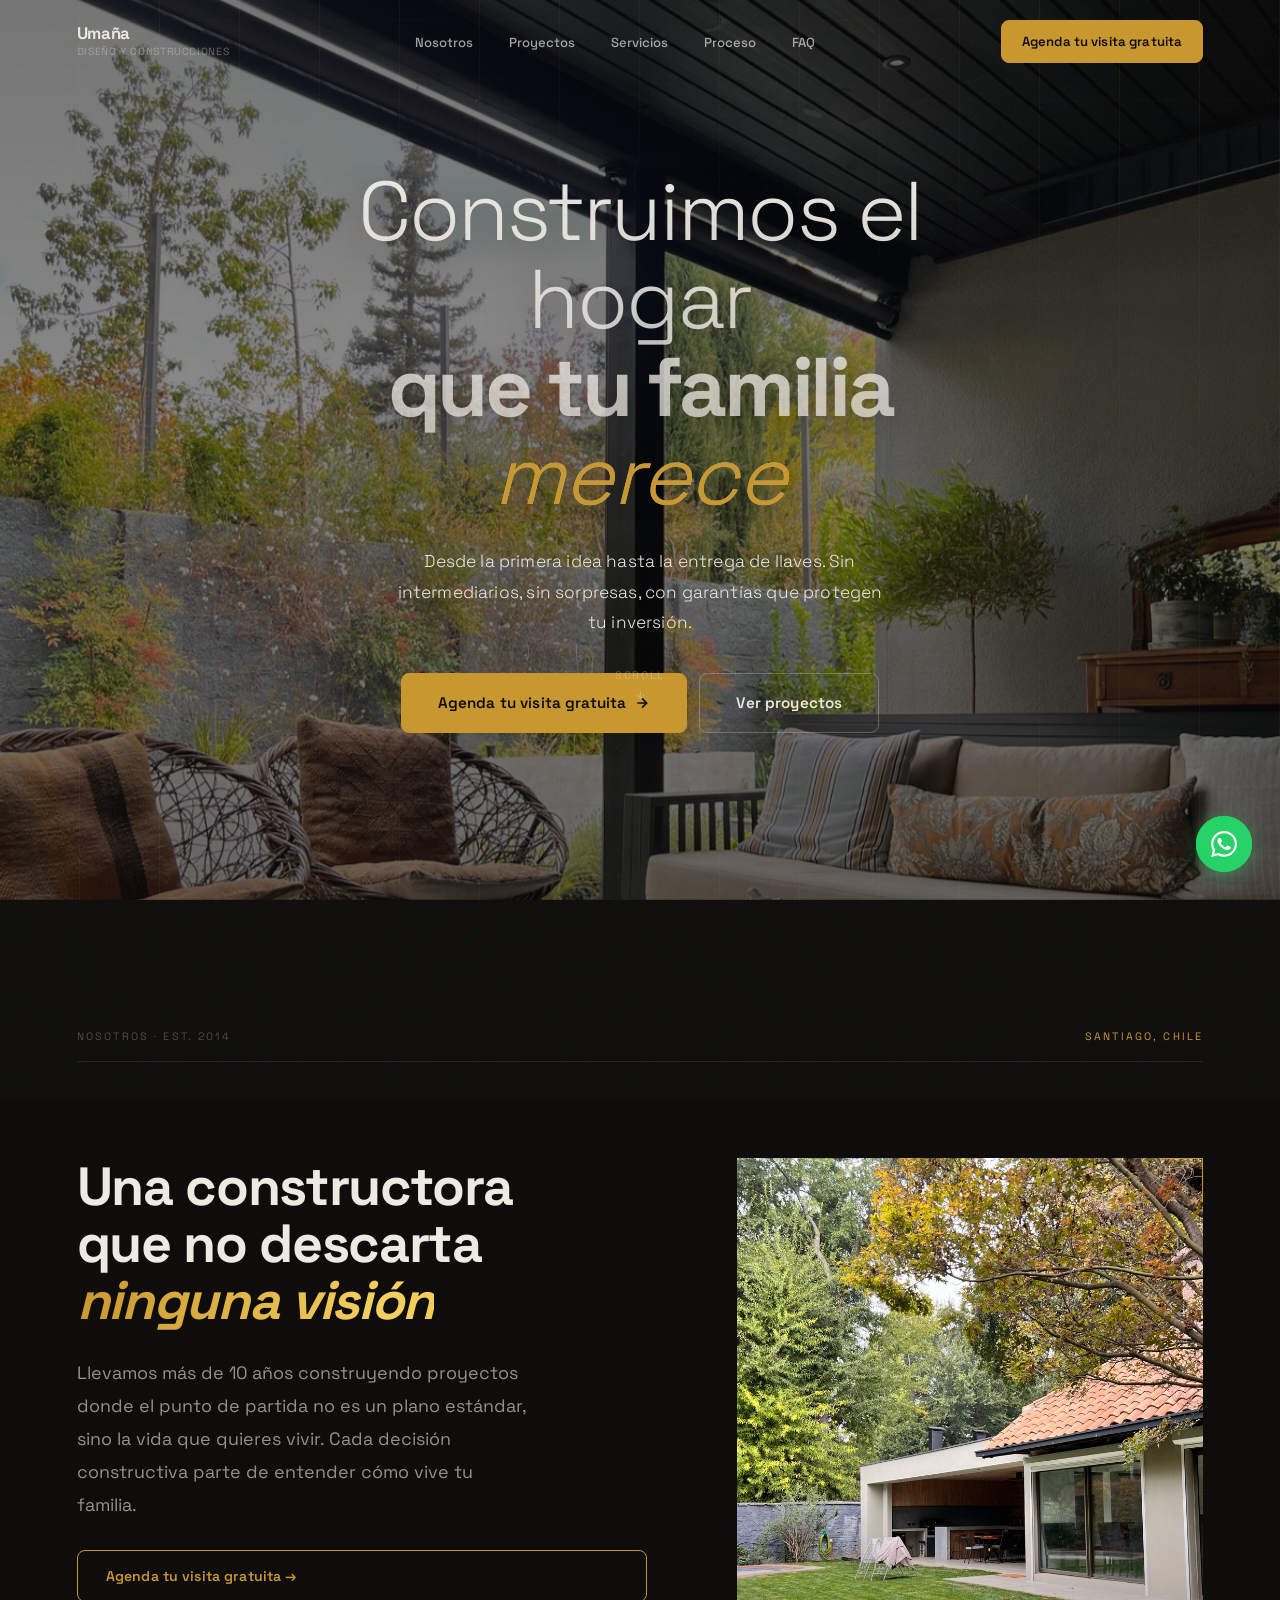
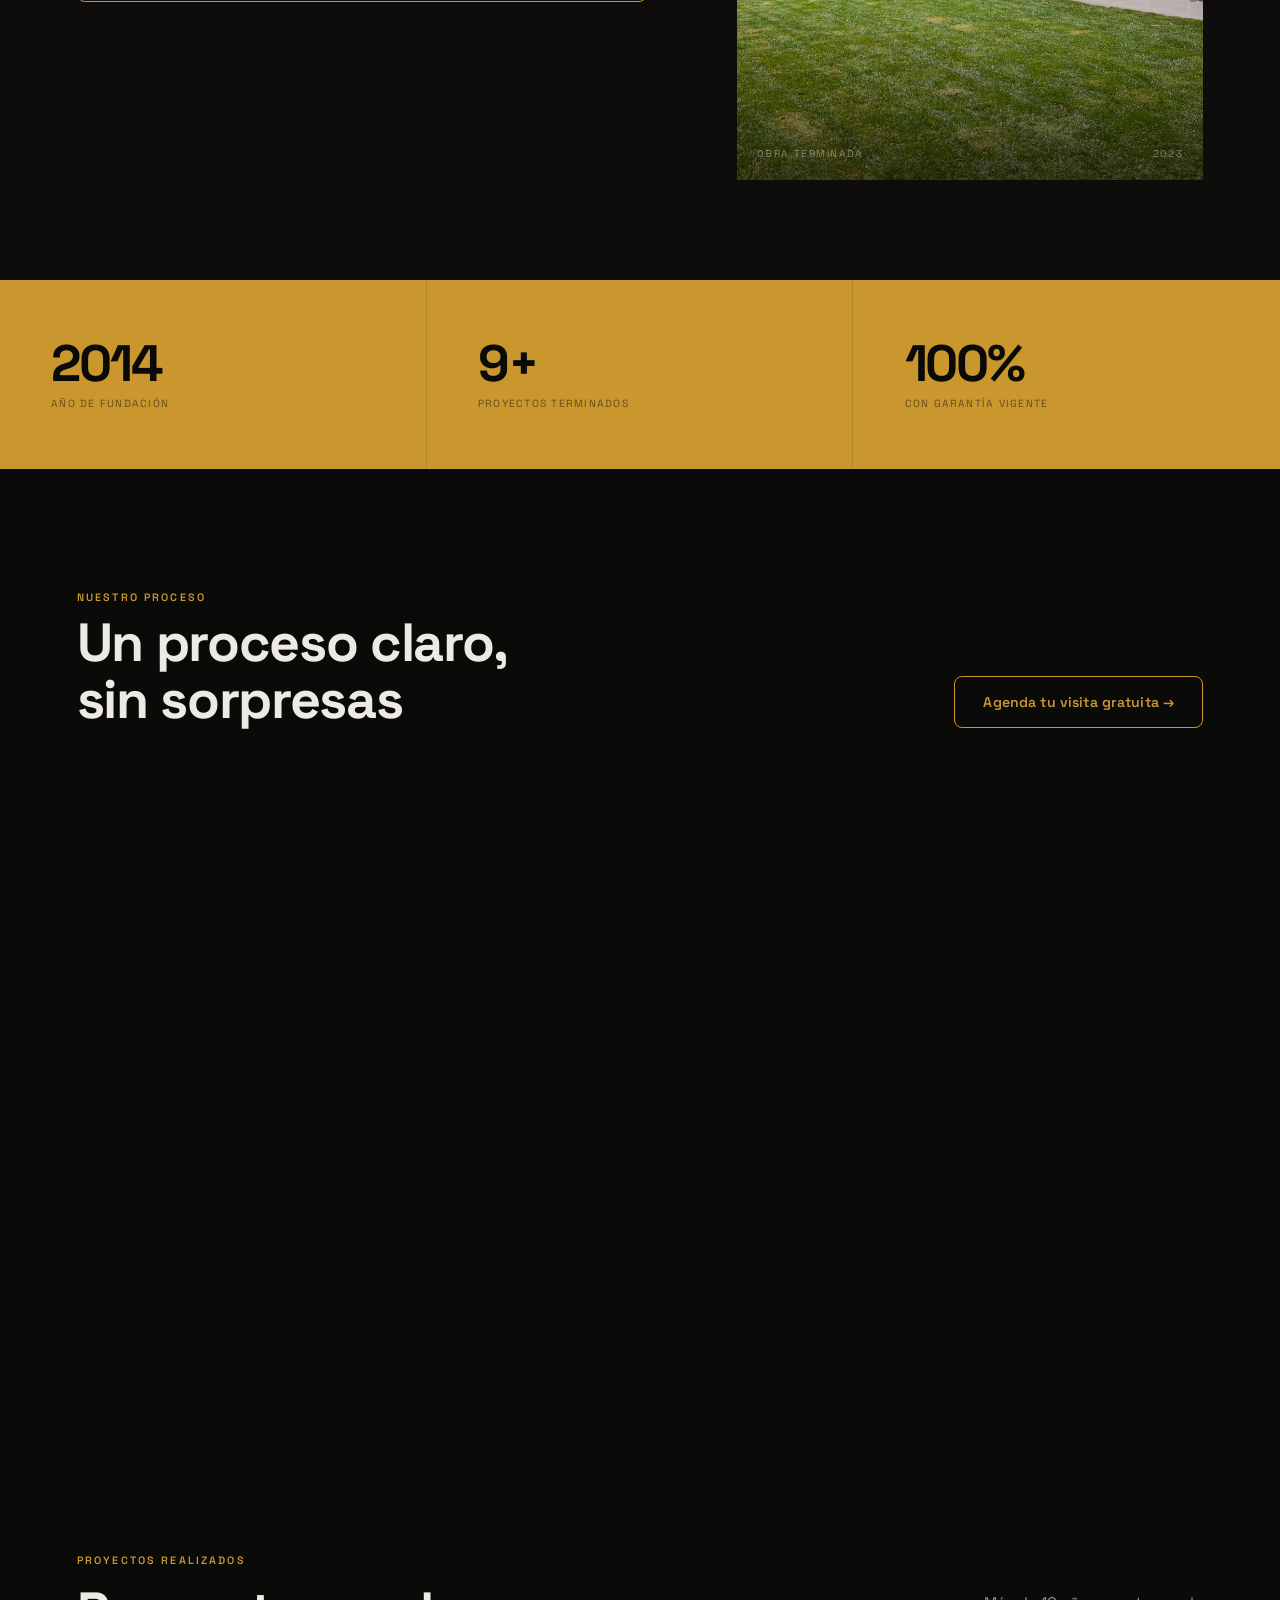
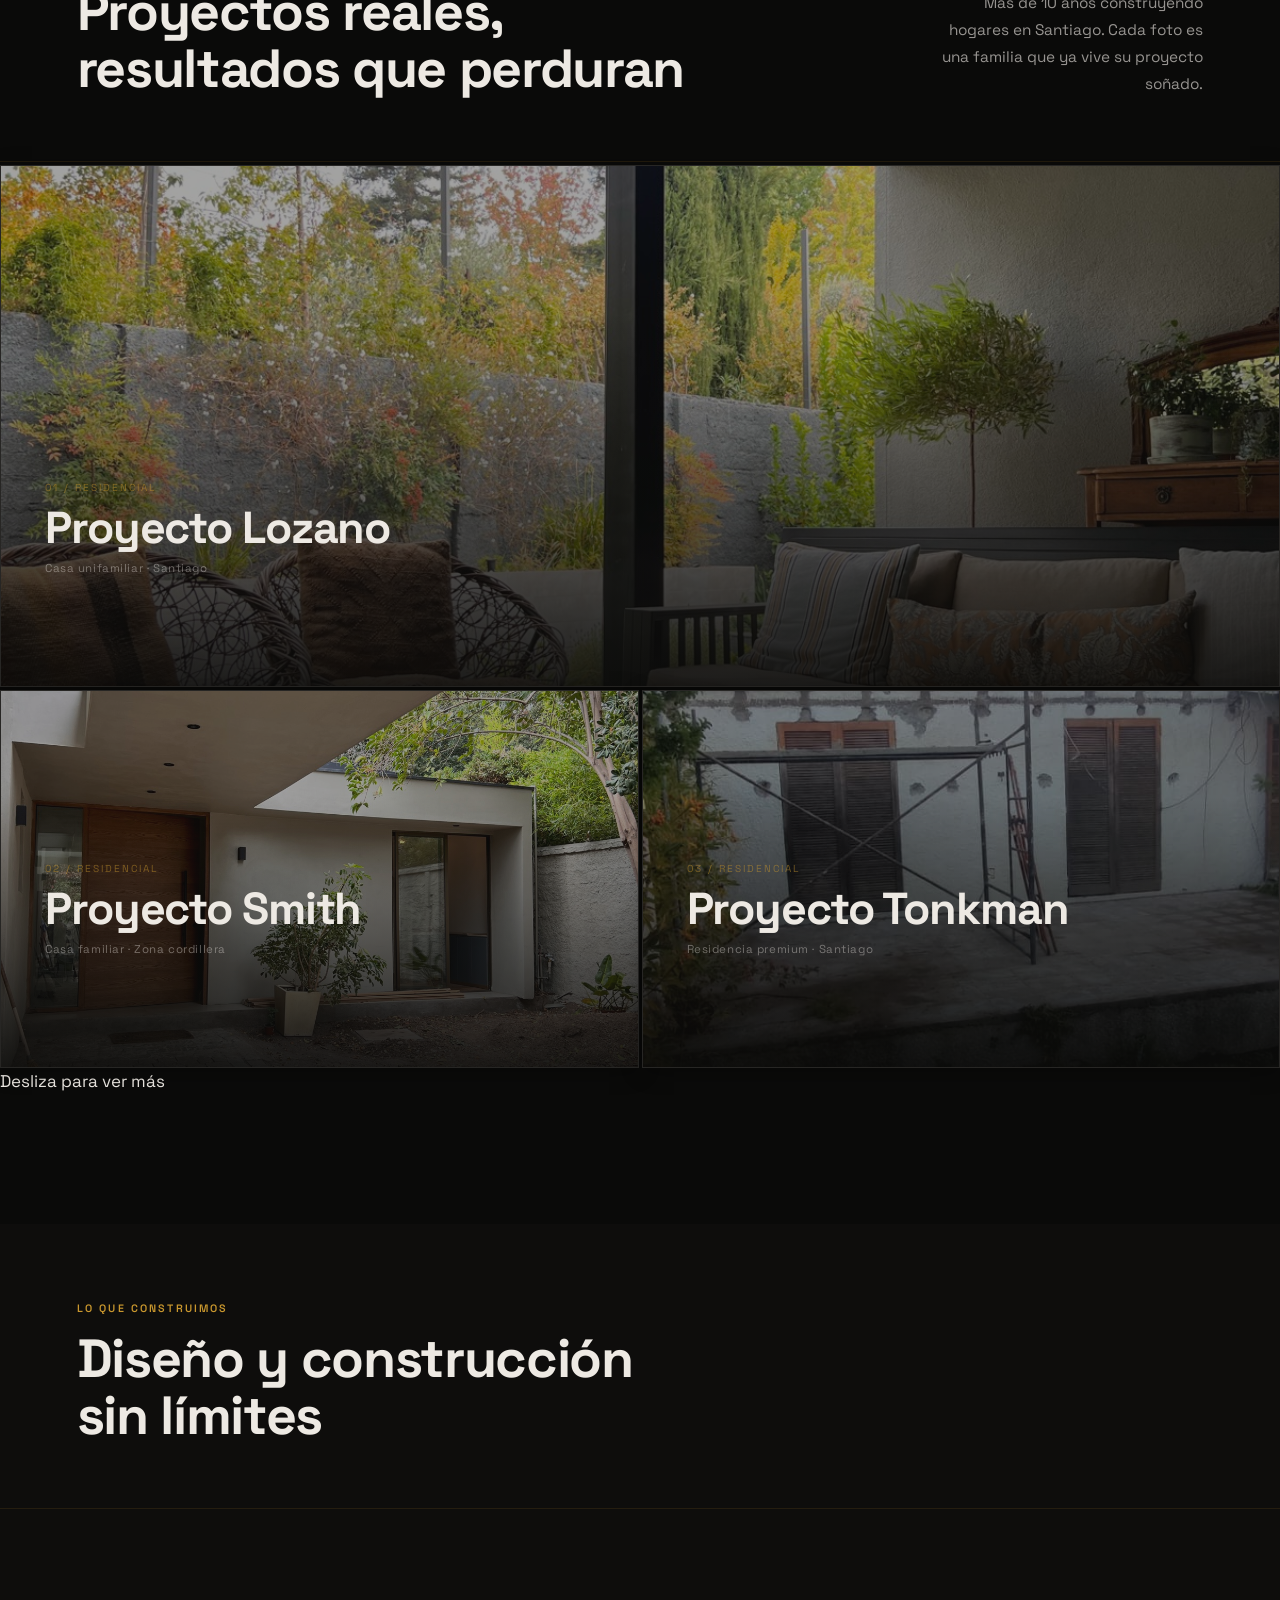
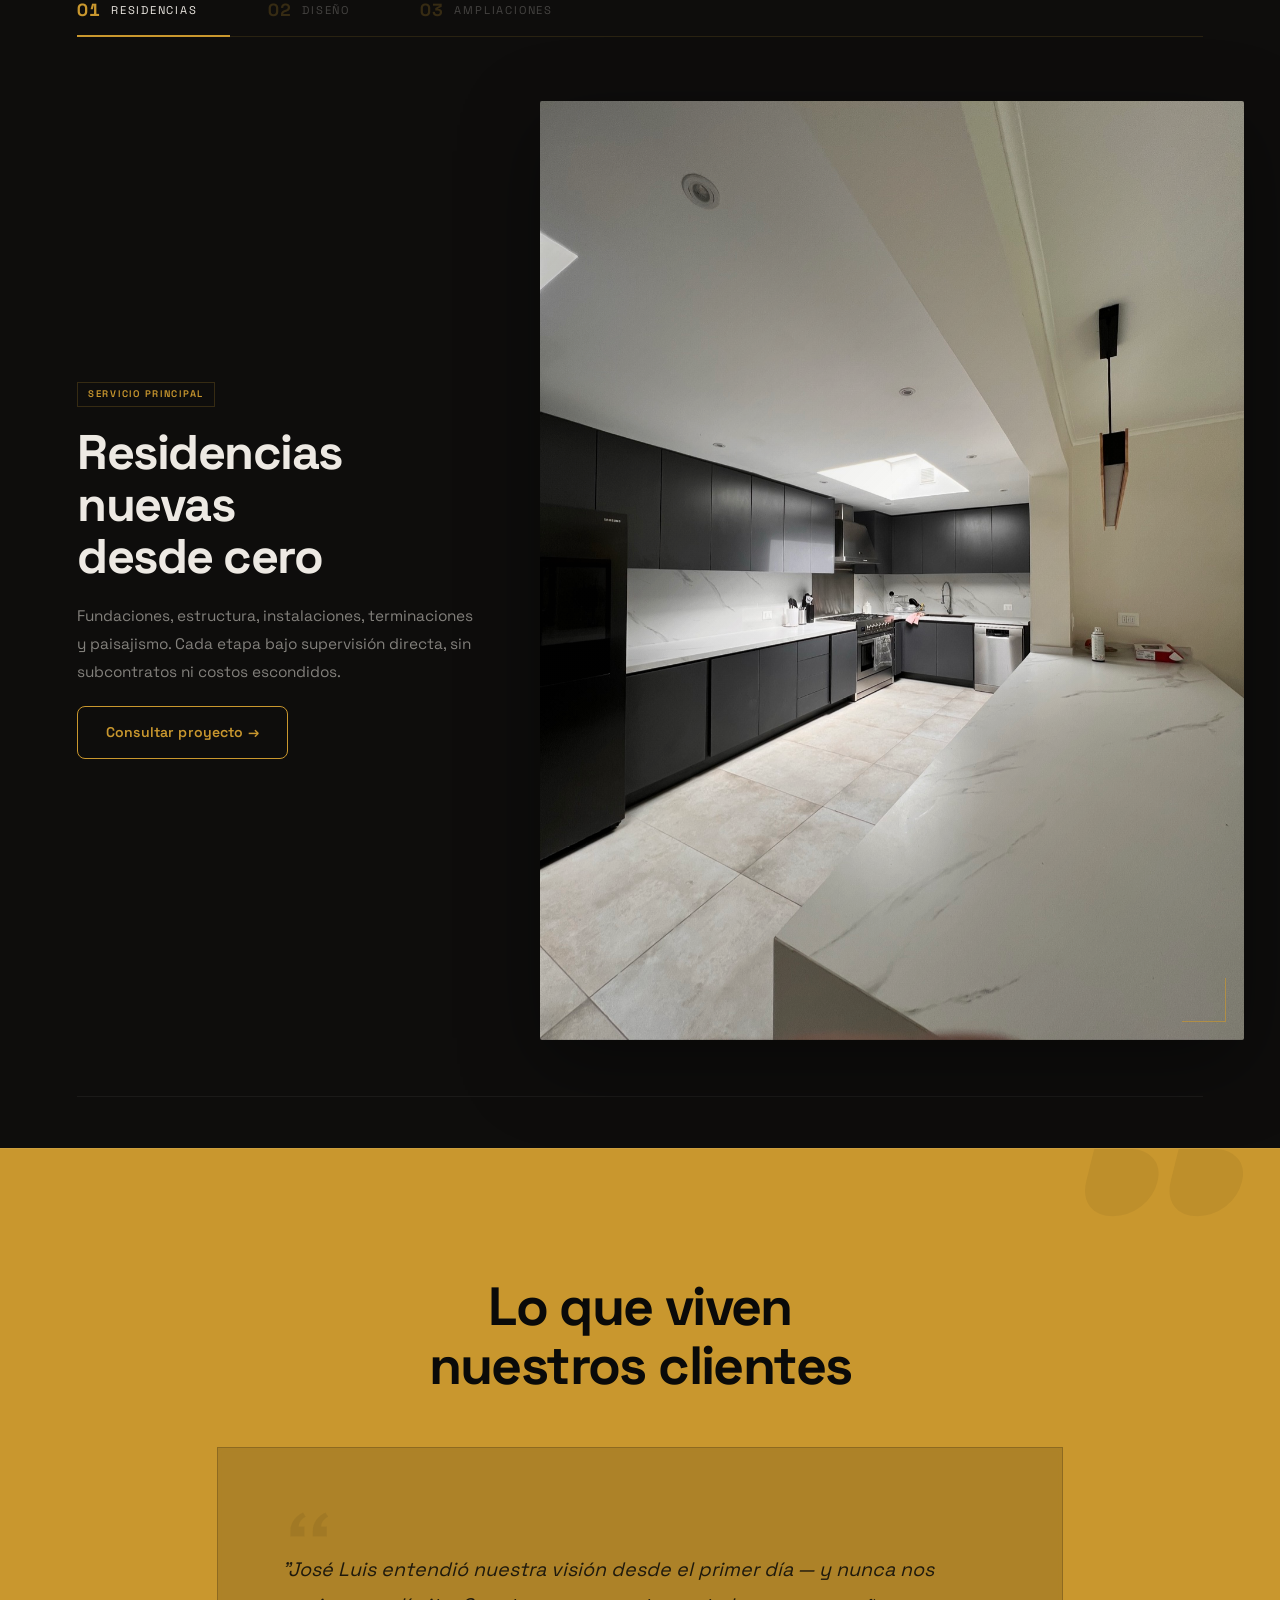
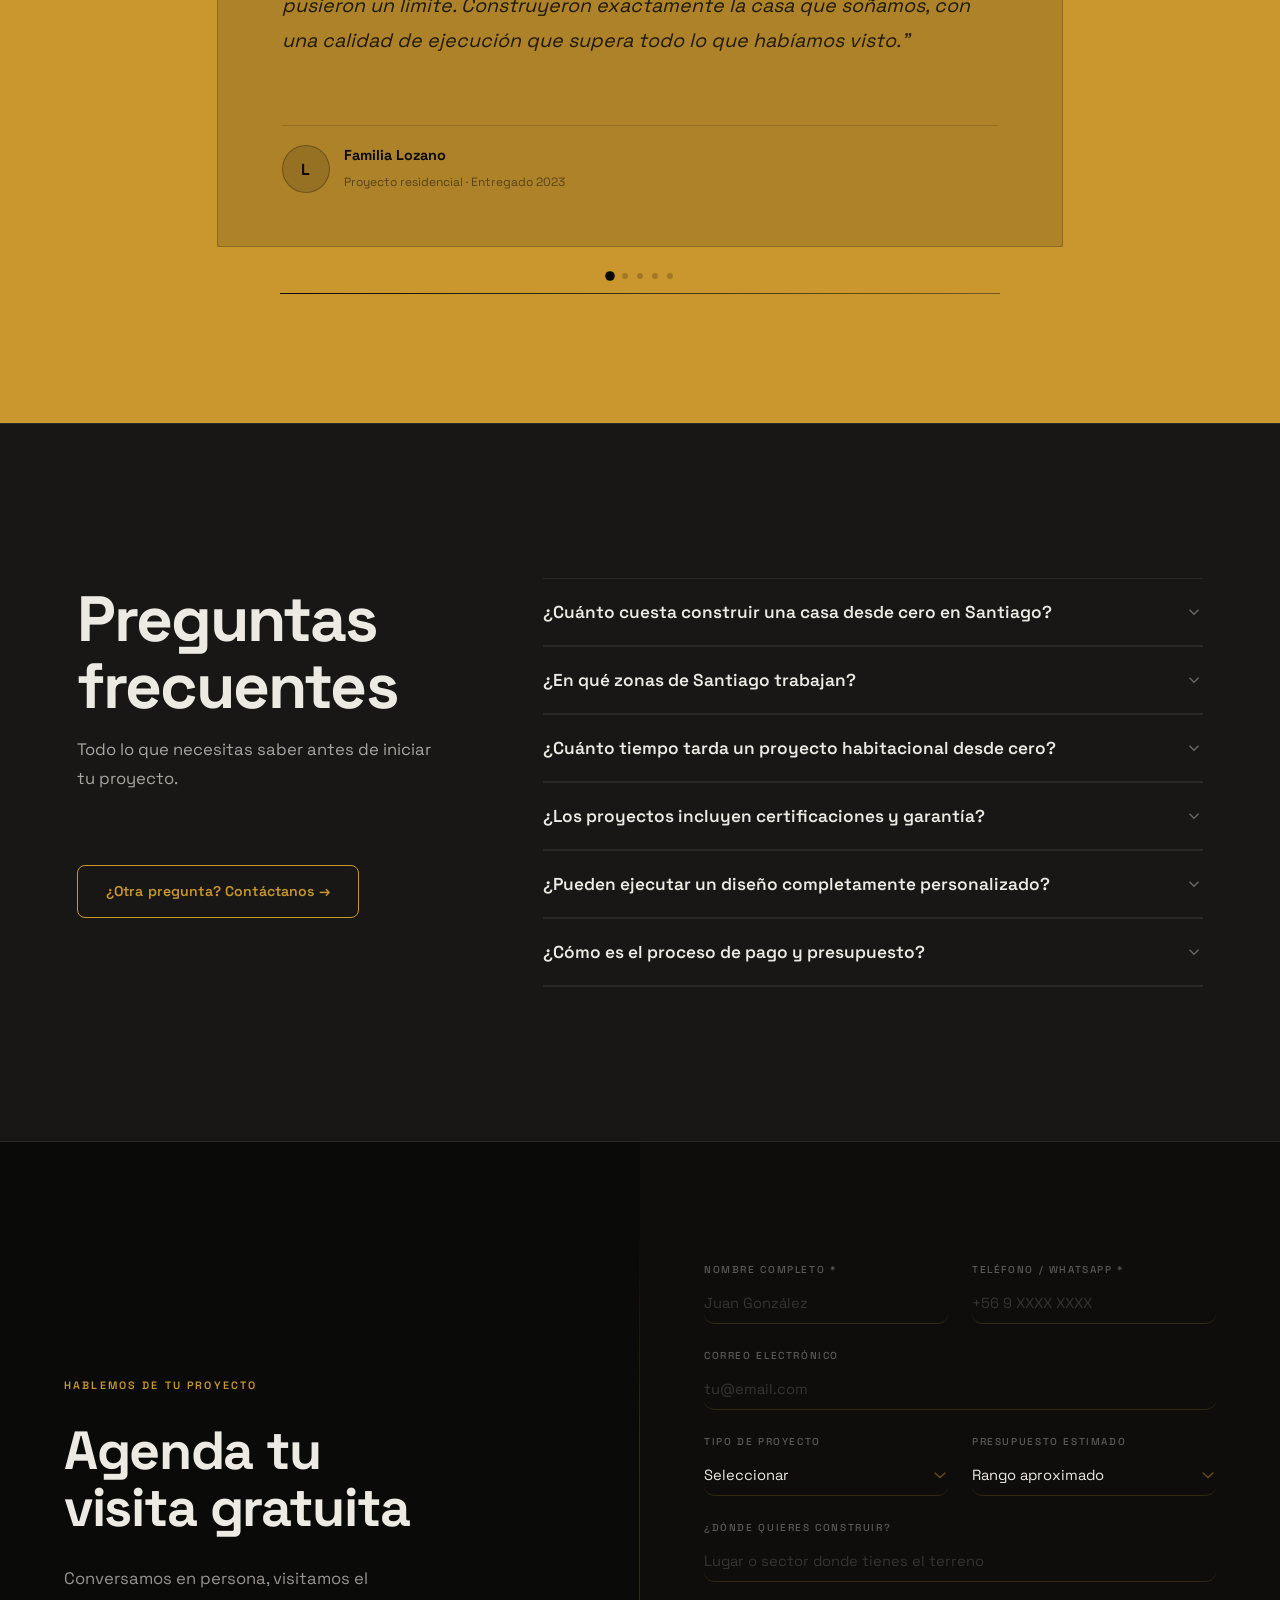
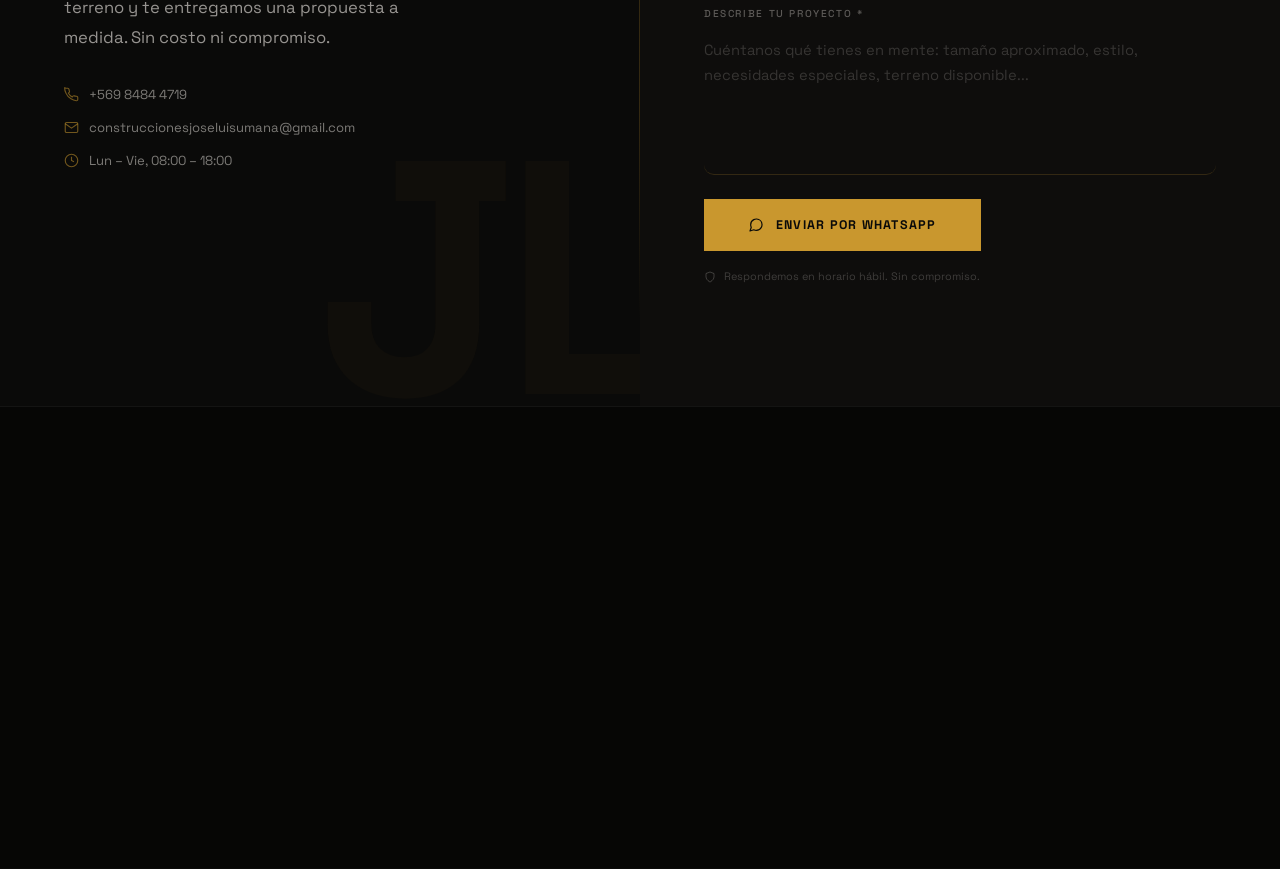
==== index.html @ c322f038 "Initial commit: Proyecto limpio desde local" ====
<!DOCTYPE html>
<html lang="es">
<head>
  <meta charset="UTF-8">
  <meta name="viewport" content="width=device-width, initial-scale=1.0">
  <title>Umaña Diseño y Construcciones | Residencias Premium en Santiago</title>
  <meta name="description" content="Umaña Diseño y Construcciones — 10 años de trayectoria en Santiago. Proyectos habitacionales desde cero, diseño integral, certificaciones y garantías incluidas.">

  <meta property="og:title" content="Umaña Diseño y Construcciones | Residencias de Alto Nivel en Santiago">
  <meta property="og:description" content="10 años ejecutando proyectos habitacionales premium en Santiago. Diseño integral, certificaciones y garantías en cada obra.">
  <meta property="og:type" content="website">
  <meta property="og:image" content="assets/img/og-image.png">
  <meta property="og:image:width" content="1200">
  <meta property="og:image:height" content="630">
  <meta property="og:image:alt" content="Umaña Diseño y Construcciones — Santiago, Chile">
  <meta property="og:locale" content="es_CL">
  <meta name="twitter:card" content="summary_large_image">
  <meta name="twitter:image" content="assets/img/twitter-image.png">
  <meta name="twitter:image:alt" content="Umaña Diseño y Construcciones — Santiago, Chile">
  <link rel="canonical" href="https://construyendosuenos.cl">

  <!-- Favicons & App Icons -->
  <link rel="icon" type="image/png" sizes="96x96" href="favicon-96x96.png">
  <link rel="icon" type="image/png" sizes="32x32" href="favicon-32x32.png">
  <link rel="icon" type="image/png" sizes="16x16" href="favicon-16x16.png">
  <link rel="shortcut icon" href="favicon.ico">
  <link rel="apple-touch-icon" sizes="180x180" href="apple-touch-icon.png">
  <link rel="icon" type="image/png" sizes="192x192" href="android-chrome-192x192.png">
  <link rel="icon" type="image/png" sizes="512x512" href="android-chrome-512x512.png">

  <!-- Space Grotesk — Google Fonts -->
  <link rel="preconnect" href="https://fonts.googleapis.com">
  <link rel="preconnect" href="https://fonts.gstatic.com" crossorigin>
  <link href="https://fonts.googleapis.com/css2?family=Space+Grotesk:wght@300;400;500;600;700&display=swap" rel="stylesheet">

  <!-- Critical CSS inline -->
  <style>
    *,*::before,*::after{box-sizing:border-box;margin:0;padding:0}
    html{scroll-behavior:smooth}
    body{background:#0A0A09;color:#EDE9E3;font-family:'Space Grotesk',system-ui,sans-serif;overflow-x:hidden;-webkit-font-smoothing:antialiased}
    .nav{position:fixed;top:0;left:0;right:0;z-index:1000;padding:20px clamp(24px,4vw,80px);display:flex;align-items:center;justify-content:space-between;gap:32px;transition:all 0.4s ease}
  </style>

  <link rel="stylesheet" href="css/styles-white.css">
  <link rel="stylesheet" href="css/animations.css">

  <!-- ── New components: ColumnLines · ZoomParallax · AnimatedTestimonials ── -->
  <style>
  /* ═══════════ HERO — Full-screen photo background ═══════════ */
  html, body, main { overflow-x: clip; }
  .hero {
    position: relative;
    height: 100vh;
    min-height: 600px;
    overflow: hidden;
    display: flex;
    align-items: center;
    justify-content: center;
  }
  .hero__bg-photo {
    position: absolute;
    inset: 0;
    z-index: 0;
    background: #0A0A09;
  }
  .hero__bg-photo img {
    width: 100%; height: 100%;
    object-fit: cover;
    object-position: center 30%;
    display: block;
    opacity: 0.55;
  }
  .hero__overlay {
    position: absolute !important;
    inset: 0 !important;
    z-index: 1 !important;
    background: linear-gradient(
      to bottom,
      rgba(10,10,9,.20) 0%,
      rgba(10,10,9,.05) 45%,
      rgba(10,10,9,.30) 100%
    ) !important;
  }
  .hero__content {
    position: relative;
    z-index: 10;
    display: flex;
    flex-direction: column;
    align-items: center;
    text-align: center;
    padding: 0 clamp(24px,6vw,80px);
    max-width: 920px;
    margin: 0 auto;
  }
  /* Jerarquía tipográfica — colores sólidos, peso variable */
  .hero__headline {
    font-size: clamp(2.8rem, 7.5vw, 5.8rem);
    line-height: 1.06;
    letter-spacing: -0.03em;
    margin-bottom: clamp(20px,3vh,36px);
  }
  .hero__headline .line--thin {
    font-weight: 300;
    display: block;
    color: #FFFFFF;
  }
  .hero__headline .line--heavy {
    font-weight: 800;
    display: block;
    color: #FFFFFF;
    letter-spacing: -0.04em;
  }
  .hero__headline em {
    font-style: italic;
    font-weight: 300;
    color: #C9972E;
    display: block;
    letter-spacing: -0.02em;
  }
  .hero__sub {
    font-size: clamp(0.92rem, 1.9vw, 1.08rem);
    line-height: 1.75;
    color: #EDE9E3;
    max-width: 490px;
    margin-bottom: clamp(28px,4vh,46px);
    font-weight: 300;
    letter-spacing: 0.01em;
  }
  .hero__ctas { margin-bottom: 0 !important; }
  .hero__scroll-hint {
    position: absolute;
    bottom: 32px;
    left: 50%;
    transform: translateX(-50%);
    display: flex;
    flex-direction: column;
    align-items: center;
    gap: 5px;
    font-size: .68rem;
    letter-spacing: .14em;
    text-transform: uppercase;
    color: rgba(237,233,227,.3);
    animation: hintBounce 2.2s ease-in-out infinite;
    pointer-events: none;
    z-index: 10;
  }
  @keyframes hintBounce {
    0%,100% { transform: translateX(-50%) translateY(0); }
    50%      { transform: translateX(-50%) translateY(5px); }
  }

  /* ═══════════ COLUMNLINES — Hero grid overlay ═══════════ */
  .hero__columnlines {
    position: absolute;
    inset: 0;
    z-index: 4;
    pointer-events: none;
  }
  .hero__columnlines::before {
    content: '';
    position: absolute;
    inset: 0;
    background-image:
      repeating-linear-gradient(90deg,
        transparent 0, transparent 79px,
        rgba(201,151,46,.065) 79px, rgba(201,151,46,.065) 80px),
      repeating-linear-gradient(0deg,
        transparent 0, transparent 79px,
        rgba(201,151,46,.03) 79px, rgba(201,151,46,.03) 80px);
    mask-image: radial-gradient(ellipse 80% 70% at 50% 50%, transparent 20%, black 78%);
    -webkit-mask-image: radial-gradient(ellipse 80% 70% at 50% 50%, transparent 20%, black 78%);
  }
  .hero__columnlines::after {
    content: '';
    position: absolute;
    inset: 0;
    background-image: url("data:image/svg+xml,%3Csvg xmlns='http://www.w3.org/2000/svg' width='256' height='256'%3E%3Cfilter id='n'%3E%3CfeTurbulence type='fractalNoise' baseFrequency='.75' numOctaves='4' stitchTiles='stitch'/%3E%3C/filter%3E%3Crect width='100%25' height='100%25' filter='url(%23n)' opacity='.04'/%3E%3C/svg%3E");
    background-size: 256px 256px;
    opacity: .04;
  }

  /* Mobile hero */
  @media (max-width: 768px) {
    .hero { height: 100svh; min-height: 580px; }
    .hero__headline { font-size: clamp(2.4rem, 10vw, 3.2rem); }
    .hero__columnlines::before {
      background-image: repeating-linear-gradient(
        90deg, transparent 0, transparent 59px,
        rgba(201,151,46,.06) 59px, rgba(201,151,46,.06) 60px);
    }
  }

  /* ═══════════ ANIMATED TESTIMONIALS ═══════════ */
  .testimonials__marquee-wrapper { display: none; }

  .atests {
    padding: 0 clamp(24px,6vw,120px);
    margin-top: 0;
    position: relative;
    z-index: 1;
    max-width: 1000px;
    margin-left: auto;
    margin-right: auto;
  }
  .atests__track {
    position: relative;
    height: 400px;
    max-width: 100%;
    margin: 0 auto;
    overflow: hidden;
  }
  .atest-card {
    position: absolute;
    inset: 0;
    display: flex;
    flex-direction: column;
    justify-content: space-between;
    gap: 24px;
    padding: 52px 64px;
    background: rgba(10,10,9,.15);
    border: 1px solid rgba(10,10,9,.2);
    opacity: 0;
    transform: translateY(22px);
    filter: blur(7px);
    transition:
      opacity .65s cubic-bezier(.16,1,.3,1),
      transform .65s cubic-bezier(.16,1,.3,1),
      filter .65s cubic-bezier(.16,1,.3,1);
    pointer-events: none;
  }
  .atest-card.is-active {
    opacity: 1; transform: translateY(0); filter: blur(0);
    pointer-events: auto; z-index: 3;
  }
  .atest-card.is-prev {
    opacity: 0; transform: translateY(-14px); filter: blur(4px);
    z-index: 2;
  }
  .atest-card__body {
    flex: 1;
    display: flex;
    flex-direction: column;
    gap: 16px;
  }
  .atest-card__open-icon {
    opacity: .32;
    flex-shrink: 0;
    transform: scale(1.8);
    transform-origin: top left;
    margin-bottom: 8px;
  }
  .atest-card__quote {
    font-size: clamp(1.02rem,1.7vw,1.22rem);
    line-height: 1.8;
    color: rgba(237,233,227,.88);
    font-style: italic;
  }
  .atest-card__footer {
    display: flex;
    align-items: center;
    gap: 14px;
    border-top: 1px solid rgba(201,151,46,.08);
    padding-top: 18px;
  }
  .atest-card__avatar {
    width: 48px; height: 48px;
    border-radius: 50%;
    background: rgba(201,151,46,.12);
    border: 1px solid rgba(201,151,46,.28);
    display: flex; align-items: center; justify-content: center;
    font-size: 1rem; font-weight: 700;
    color: #C9972E;
    flex-shrink: 0;
    letter-spacing: .02em;
  }
  .atest-card cite {
    display: block; font-style: normal;
    font-weight: 600; color: #EDE9E3; font-size: .9rem;
  }
  .atest-card__meta {
    font-size: .75rem;
    color: rgba(237,233,227,.38);
    margin-top: 1px;
  }
  /* Nav dots */
  .atests__nav {
    display: flex;
    align-items: center;
    justify-content: center;
    gap: 9px;
    margin-top: 26px;
  }
  .atests__dot {
    width: 6px; height: 6px;
    border-radius: 50%;
    background: rgba(237,233,227,.2);
    border: none; padding: 0;
    cursor: pointer;
    transition: background .3s, transform .3s;
  }
  .atests__dot.is-active {
    background: #C9972E;
    transform: scale(1.6);
  }
  /* Progress bar */
  .atests__progress {
    max-width: 720px;
    margin: 14px auto 0;
    height: 1px;
    background: rgba(237,233,227,.07);
    overflow: hidden;
  }
  .atests__progress-fill {
    height: 100%;
    background: linear-gradient(90deg,#C9972E,rgba(201,151,46,.35));
    width: 0%;
  }
  /* Mobile adjustments */
  @media (max-width: 600px) {
    .atests__track { height: 540px; }
    .atest-card { padding: 32px 28px; gap: 18px; }
    .atest-card__quote { font-size: .92rem; }
  }
  @media (max-width: 400px) {
    .atests__track { height: 620px; }
  }

  /* ═══════════ MEDIA — object-fit forzado ═══════════ */
  /* pcard__img: la grid define la altura fija — solo forzar object-fit */
  .pcard__img img {
    width: 100%; height: 100%;
    object-fit: cover; display: block;
  }
  /* svc-img es position:absolute inset:0 — NO usar aspect-ratio, solo object-fit */
  .svc-img img {
    width: 100%; height: 100%;
    object-fit: cover; object-position: center;
  }

  /* ═══════════ PORTAFOLIO — Bento editorial ═══════════ */
  .portfolio__grid {
    grid-template-columns: 1fr 1fr 1fr !important;
    grid-template-rows: clamp(400px,52vh,580px) clamp(240px,32vh,380px) !important;
    grid-auto-rows: unset !important;
    gap: 8px !important;
    counter-reset: pnum;
  }
  /* Lozano: izquierda ancha, fila 1 */
  .portfolio__grid .pcard:nth-child(1) { grid-column: 1 / 3; grid-row: 1; }
  /* Tonkman: columna derecha, span 2 filas */
  .portfolio__grid .pcard:nth-child(2) { grid-column: 3; grid-row: 1 / 3; }
  /* Smith: izquierda ancha, fila 2 */
  .portfolio__grid .pcard:nth-child(3) { grid-column: 1 / 3; grid-row: 2; }

  /* Número decorativo grande con CSS counter */
  .portfolio__grid .pcard { counter-increment: pnum; }
  .portfolio__grid .pcard::before {
    content: "0" counter(pnum);
    position: absolute; top: 18px; left: 22px; z-index: 2;
    font-size: clamp(2.8rem,5.5vw,4.8rem); font-weight: 900; line-height: 1;
    color: rgba(201,151,46,.10); letter-spacing: -.05em; pointer-events: none;
    transition: color .4s ease;
  }
  .portfolio__grid .pcard:hover::before { color: rgba(201,151,46,.25); }

  /* Línea dorada slide-in desde la izquierda en hover */
  .portfolio__grid .pcard::after {
    content: ''; position: absolute; bottom: 0; left: 0; right: 0;
    height: 2px; background: var(--gold);
    transform: scaleX(0); transform-origin: left;
    transition: transform .5s cubic-bezier(.16,1,.3,1); z-index: 5;
  }
  .portfolio__grid .pcard:hover::after { transform: scaleX(1); }

  /* Tablet: 2 columnas, sin bento */
  @media (min-width: 601px) and (max-width: 900px) {
    .portfolio__grid {
      grid-template-columns: 1fr 1fr !important;
      grid-template-rows: unset !important;
      grid-auto-rows: clamp(360px,50vw,520px) !important;
    }
    .portfolio__grid .pcard:nth-child(1),
    .portfolio__grid .pcard:nth-child(2),
    .portfolio__grid .pcard:nth-child(3) { grid-column: auto !important; grid-row: auto !important; }
  }
  /* Mobile: columna única — alturas generosas y sin superposición */
  @media (max-width: 600px) {
    .portfolio__grid {
      grid-template-columns: 1fr !important;
      grid-template-rows: unset !important;
      grid-auto-rows: 72vw !important;
      gap: 12px !important;
    }
    .portfolio__grid .pcard:nth-child(1),
    .portfolio__grid .pcard:nth-child(2),
    .portfolio__grid .pcard:nth-child(3) { grid-column: auto !important; grid-row: auto !important; }
    /* En mobile: desactivar translateY en pcards para evitar superposición */
    .pcard[data-reveal] {
      transform: none !important;
    }
    .pcard[data-reveal].is-visible {
      transform: none !important;
    }
  }

  /* ═══════════ ANIMACIONES FRAMER-STYLE ═══════════ */

  /* 1. data-reveal mejorado: más blur + más Y + spring easing */
  [data-reveal] {
    opacity: 0 !important;
    transform: translateY(52px) !important;
    filter: blur(7px) !important;
    transition:
      opacity .9s cubic-bezier(.16,1,.3,1),
      transform .9s cubic-bezier(.16,1,.3,1),
      filter .65s ease !important;
  }
  [data-reveal].is-visible {
    opacity: 1 !important;
    transform: translateY(0) !important;
    filter: blur(0) !important;
  }
  /* CRÍTICO: pcard en grid — translateY desplaza visualmente pero NO afecta
     el espacio de grid. El problema real es si la card tiene height:auto
     y el contenido interno colapsa. Forzar height 100% en el wrapper de img */
  .pcard[data-reveal] {
    will-change: transform, opacity;
    /* Reemplazar translateY por scale para no salir de la celda de grid */
    transform: scale(0.97) !important;
    filter: blur(4px) !important;
  }
  .pcard[data-reveal].is-visible {
    transform: scale(1) !important;
    filter: blur(0) !important;
  }
  .pcard__img {
    height: 100% !important;
    width: 100% !important;
    position: absolute !important;
    inset: 0 !important;
  }

  /* 2. Reveals direccionales en X (about, faq, contacto) */
  [data-reveal-left] {
    opacity: 0;
    transform: translateX(-56px);
    transition:
      opacity .95s cubic-bezier(.16,1,.3,1),
      transform .95s cubic-bezier(.16,1,.3,1);
  }
  [data-reveal-left].is-visible { opacity: 1; transform: translateX(0); }

  [data-reveal-right] {
    opacity: 0;
    transform: translateX(56px);
    transition:
      opacity .95s cubic-bezier(.16,1,.3,1),
      transform .95s cubic-bezier(.16,1,.3,1);
  }
  [data-reveal-right].is-visible { opacity: 1; transform: translateX(0); }

  /* 3. Hero headline: clip-path reveal cinematográfico */
  @keyframes headlineReveal {
    from { clip-path: inset(0 0 100% 0); transform: translateY(16px); opacity: 0; }
    to   { clip-path: inset(0 0 0% 0);   transform: translateY(0);    opacity: 1; }
  }
  .hero__headline {
    animation: headlineReveal 1.05s cubic-bezier(.16,1,.3,1) 0.3s both !important;
    overflow: visible;
  }

  /* 4. Custom cursor — desactivado, cursor nativo en todos los dispositivos */
  .cursor-dot, .cursor-ring { display: none !important; }

  /* 5. Parallax wrapper para about y process images */
  .parallax-wrap { overflow: hidden; }
  .parallax-wrap img {
    transform: scale(1.12) translateY(0);
    will-change: transform;
    transition: transform 0s linear;
  }

  /* 6. Process card: número se vuelve dorado al revelar */
  .process-card__num {
    transition: color .5s ease, transform .5s cubic-bezier(.16,1,.3,1);
  }
  .process-card.is-visible .process-card__num {
    color: var(--gold) !important;
    transform: scale(1.08);
  }

  /* ═══════════ SERVICIOS — Sticky carousel self-contained ═══════════ */
  /* CRÍTICO: .services NO puede tener overflow hidden/auto */
  .services {
    position: relative !important;
    overflow: visible !important;
    /* Si styles-white.css no define altura para el scroll, el sticky no tiene recorrido */
    /* El carousel tiene 3 items — damos espacio de scroll equivalente */
    min-height: 400vh !important;
  }
  .services__sticky {
    position: sticky !important;
    top: 0 !important;
    height: 100vh !important;
    min-height: 100vh !important;
    overflow: hidden !important;
    display: flex !important;
    align-items: center !important;
    /* Evitar que el sticky se extienda más allá del viewport */
    max-height: 100vh !important;
  }
  /* Neutralizar overflow:hidden que styles-white.css pudiera poner en ancestros */
  .services__inner,
  .services__split,
  .svc-carousel,
  .svc-carousel__content { overflow: visible !important; }
  .svc-panel__track { overflow: hidden !important; position: relative !important; }
  .svc-img {
    overflow: hidden !important;
    position: absolute !important;
    inset: 0 !important;
    opacity: 0;
    transition: opacity .6s cubic-bezier(.16,1,.3,1);
  }
  .svc-img.active { opacity: 1; }

  /* Mobile servicios: desactivar sticky completamente */
  @media (max-width: 768px) {
    .services {
      min-height: unset !important;
      height: auto !important;
      overflow: visible !important;
    }
    .services__sticky {
      position: relative !important;
      height: auto !important;
      min-height: unset !important;
      max-height: unset !important;
      overflow: visible !important;
      padding: 40px 0 !important;
      display: block !important;
    }
    .services__inner {
      padding: 0 clamp(20px,5vw,40px) !important;
    }
    .services__split {
      flex-direction: column !important;
      gap: 28px !important;
    }
    .svc-carousel { width: 100% !important; }
    .svc-panel {
      width: 100% !important;
      height: 60vw !important;
      min-height: 220px !important;
      max-height: 380px !important;
      position: relative !important;
      flex-shrink: 0 !important;
    }
    .svc-panel__track {
      position: absolute !important;
      inset: 0 !important;
      height: 100% !important;
      width: 100% !important;
    }
    .svc-item {
      position: relative !important;
      display: block !important;
      opacity: 1 !important;
      transform: none !important;
    }
    .svc-item:not(.is-active) { display: none !important; }
  }

  /* ═══════════ PORTAFOLIO — Evitar espacio por reveals ═══════════ */
  .portfolio {
    overflow: visible !important;
  }
  .portfolio__grid {
    align-items: stretch !important;
    overflow: hidden !important; /* clip scale reveal sin romper sticky */
  }
  /* pcard necesita position:relative para pseudo-elements y pcard__img absolute */
  .pcard {
    position: relative !important;
    overflow: hidden !important;
  }

  /* ═══════════ FIX: ABOUT — imagen sin clip-path diagonal en mobile ═══════════ */
  @media (max-width: 768px) {
    .about__photo {
      clip-path: none !important;
      transform: none !important;
      border-radius: 4px !important;
      overflow: hidden !important;
    }
    .about__photo img {
      clip-path: none !important;
      transform: none !important;
    }
    /* Stats row: 3 columnas en lugar de 2 para evitar celda vacía */
    .about__stats-row {
      grid-template-columns: repeat(3, 1fr) !important;
      gap: 12px !important;
    }
    /* Texto stat más pequeño si es necesario */
    .about__stat strong {
      font-size: clamp(1.4rem, 5vw, 2rem) !important;
    }
  }

  /* ═══════════ FIX: CONTACTO — superposición header/form en mobile ═══════════ */
  @media (max-width: 768px) {
    .contact__form-wrap {
      display: flex !important;
      flex-direction: column !important;
      gap: 32px !important;
      position: relative !important;
    }
    .contact__form-header {
      position: static !important;
      transform: none !important;
      opacity: 1 !important;
      width: 100% !important;
      z-index: auto !important;
    }
    .contact__right {
      position: static !important;
      transform: none !important;
      width: 100% !important;
    }
    /* Asegurar que el h2 del contacto no se salga del flujo */
    .contact__form-header h2 {
      position: static !important;
      font-size: clamp(1.8rem, 7vw, 2.4rem) !important;
    }
  }

  /* ═══════════ FIX: PROCESO — espacio en blanco debajo ═══════════ */
  @media (max-width: 768px) {
    .process {
      overflow: visible !important;
      padding-bottom: 0 !important;
    }
    .process__cards {
      overflow: visible !important;
    }
    /* process-card con data-reveal: evitar translateY que empuja al siguiente */
    .process-card[data-reveal] {
      transform: none !important;
      opacity: 0 !important;
      filter: blur(4px) !important;
    }
    .process-card[data-reveal].is-visible {
      opacity: 1 !important;
      filter: blur(0) !important;
    }
  }

  /* ═══════════ FIX: LIGHTBOX — glitch superposición apertura ═══════════ */
  /* Ocultar lightbox cuando está cerrado */
  .lightbox[aria-hidden="true"] {
    pointer-events: none !important;
    visibility: hidden !important;
  }
  .lightbox[aria-hidden="false"] {
    visibility: visible !important;
    pointer-events: auto !important;
  }
  /* Backdrop: aparece inmediatamente al abrir */
  .lightbox__backdrop {
    position: fixed !important;
    inset: 0 !important;
    z-index: 0 !important;
    background: rgba(10,10,9,.94) !important;
    opacity: 0;
    transition: opacity .2s ease !important;
  }
  .lightbox[aria-hidden="false"] .lightbox__backdrop,
  .lightbox.is-open .lightbox__backdrop {
    opacity: 1 !important;
  }
  /* Contenido: aparece con delay para que backdrop llegue primero */
  .lightbox__inner {
    position: relative !important;
    z-index: 1 !important;
    opacity: 0 !important;
    transform: translateY(20px) !important;
    transition: opacity .35s ease .18s, transform .35s cubic-bezier(.16,1,.3,1) .18s !important;
  }
  .lightbox[aria-hidden="false"] .lightbox__inner,
  .lightbox.is-open .lightbox__inner {
    opacity: 1 !important;
    transform: translateY(0) !important;
  }


  /* ═══════════ FIX: DATA-REVEAL en mobile — no usar translateY ═══════════ */
  @media (max-width: 768px) {
    [data-reveal] {
      transform: none !important;
      opacity: 0 !important;
      filter: blur(5px) !important;
    }
    [data-reveal].is-visible {
      opacity: 1 !important;
      filter: blur(0) !important;
      transform: none !important;
    }
    [data-reveal-left] {
      transform: none !important;
      opacity: 0 !important;
    }
    [data-reveal-left].is-visible {
      opacity: 1 !important;
      transform: none !important;
    }
    [data-reveal-right] {
      transform: none !important;
      opacity: 0 !important;
    }
    [data-reveal-right].is-visible {
      opacity: 1 !important;
      transform: none !important;
    }
  }
  </style>

  <!-- ═══════════ V2 SECTIONS — Nosotros · Portafolio · Servicios ═══════════ -->
  <style>

  /* ── NOSOTROS V2 ── */
  section.about--v2 {
    padding: clamp(64px,10vw,140px) clamp(24px,6vw,120px);
    background: #0f0f0e;
    overflow: visible;
    position: relative;
  }
  .about2__topbar {
    display: flex;
    align-items: center;
    justify-content: space-between;
    padding-bottom: 16px;
    border-bottom: 1px solid rgba(201,151,46,.15);
    margin-bottom: clamp(48px,8vw,96px);
    font-size: .67rem;
    letter-spacing: .2em;
    text-transform: uppercase;
    color: rgba(237,233,227,.28);
  }
  .about2__topbar-accent { color: #C9972E; }
  .about2__main {
    display: grid;
    grid-template-columns: 1.15fr .85fr;
    gap: clamp(40px,7vw,100px);
    align-items: start;
    margin-bottom: clamp(52px,8vw,100px);
  }
  .about2__left {
    display: flex;
    flex-direction: column;
    gap: 28px;
  }
  .about2__headline {
    font-size: clamp(2.2rem, 4.2vw, 3.8rem);
    font-weight: 700;
    line-height: 1.06;
    letter-spacing: -.025em;
    color: #EDE9E3;
    margin: 0;
  }
  .about2__headline em { color: #C9972E; font-style: italic; }
  .about2__body-text {
    font-size: clamp(.92rem, 1.4vw, 1.08rem);
    line-height: 1.84;
    color: rgba(237,233,227,.6);
    max-width: 460px;
    margin: 0;
  }
  .about2__right { position: relative; }
  .about2__img-wrap {
    position: relative;
    overflow: hidden;
  }
  .about2__img-wrap::before {
    content: '';
    position: absolute;
    inset: 0;
    background: linear-gradient(to bottom, transparent 55%, rgba(10,10,9,.65) 100%);
    z-index: 1;
    pointer-events: none;
  }
  .about2__img-wrap img {
    width: 100%;
    aspect-ratio: 4/5;
    object-fit: cover;
    display: block;
    transition: transform .8s cubic-bezier(.16,1,.3,1);
  }
  .about2__img-wrap:hover img { transform: scale(1.03); }
  .about2__img-label {
    position: absolute;
    bottom: 0; left: 0; right: 0;
    z-index: 2;
    padding: 18px 20px;
    display: flex;
    justify-content: space-between;
    font-size: .62rem;
    letter-spacing: .16em;
    text-transform: uppercase;
    color: rgba(237,233,227,.45);
  }
  /* Gold corner accent */
  .about2__img-wrap::after {
    content: '';
    position: absolute;
    top: 0; right: 0;
    width: 44px; height: 44px;
    border-top: 1.5px solid #C9972E;
    border-right: 1.5px solid #C9972E;
    pointer-events: none;
    z-index: 2;
  }
  /* Bottom: quote + stats */
  .about2__bottom {
    display: grid;
    grid-template-columns: 1fr 1fr;
    gap: clamp(36px,6vw,80px);
    align-items: center;
    border-top: 1px solid rgba(201,151,46,.12);
    padding-top: clamp(40px,6vw,72px);
  }
  .about2__quote-block { display: flex; flex-direction: column; gap: 18px; }
  .about2__quote-icon { opacity: .16; }
  .about2__quote {
    font-size: clamp(1rem, 1.7vw, 1.28rem);
    line-height: 1.7;
    color: rgba(237,233,227,.82);
    font-style: italic;
    font-weight: 300;
    margin: 0;
  }
  .about2__cite { font-style: normal; }
  .about2__cite strong {
    display: block;
    font-size: .75rem;
    letter-spacing: .12em;
    text-transform: uppercase;
    color: #C9972E;
    font-weight: 600;
  }
  .about2__cite span {
    font-size: .66rem;
    color: rgba(237,233,227,.28);
    letter-spacing: .06em;
  }
  .about2__stats {
    display: grid;
    grid-template-columns: repeat(3,1fr);
    gap: 8px;
  }
  .about2__stat {
    padding: 20px 16px;
    border: 1px solid rgba(201,151,46,.08);
    background: rgba(201,151,46,.02);
    display: flex;
    flex-direction: column;
    gap: 8px;
  }
  .about2__stat strong {
    font-size: clamp(1.5rem, 2.8vw, 2.4rem);
    font-weight: 700;
    color: #EDE9E3;
    letter-spacing: -.03em;
    line-height: 1;
    display: block;
  }
  .about2__stat span {
    font-size: .62rem;
    letter-spacing: .12em;
    text-transform: uppercase;
    color: rgba(237,233,227,.3);
    line-height: 1.4;
  }

  @media (max-width: 900px) {
    section.about--v2 { padding-left: clamp(20px,5vw,48px); padding-right: clamp(20px,5vw,48px); }
    .about2__main { grid-template-columns: 1fr; gap: 36px; }
    .about2__img-wrap img { aspect-ratio: 16/9; }
    .about2__bottom { grid-template-columns: 1fr; gap: 40px; }
  }
  @media (max-width: 480px) {
    .about2__stats { grid-template-columns: repeat(3,1fr); }
    .about2__stat { padding: 14px 10px; }
    .about2__stat strong { font-size: 1.4rem; }
  }


  /* ── PORTAFOLIO V2 ── */
  section.portfolio--v2 {
    padding: clamp(64px,10vw,140px) 0;
    background: #0A0A09;
    overflow: visible;
  }
  .port2__header {
    display: flex;
    justify-content: space-between;
    align-items: flex-end;
    gap: 40px;
    padding: 0 clamp(24px,6vw,120px) clamp(40px,5vw,72px);
    border-bottom: 1px solid rgba(201,151,46,.12);
  }
  .port2__eyebrow {
    display: block;
    font-size: .67rem;
    letter-spacing: .2em;
    text-transform: uppercase;
    color: #C9972E;
    margin-bottom: 14px;
  }
  .port2__h2 {
    font-size: clamp(1.9rem, 4.2vw, 3.8rem);
    font-weight: 700;
    line-height: 1.06;
    letter-spacing: -.025em;
    color: #EDE9E3;
    margin: 0;
  }
  .port2__sub {
    font-size: clamp(.88rem, 1.2vw, 1rem);
    line-height: 1.75;
    color: rgba(237,233,227,.62);
    max-width: 260px;
    text-align: right;
    flex-shrink: 0;
  }
  .port2__list {
    display: flex;
    flex-direction: column;
  }
  .port2__item {
    position: relative;
    display: grid;
    grid-template-columns: clamp(48px,5vw,80px) 1fr auto;
    align-items: center;
    gap: 0 clamp(20px,3vw,52px);
    padding: clamp(28px,4.5vw,56px) clamp(24px,6vw,120px);
    border-bottom: 1px solid rgba(201,151,46,.08);
    overflow: hidden;
    cursor: pointer;
    transition: background .45s ease;
  }
  .port2__item:hover { background: rgba(201,151,46,.022); }
  /* Hover image panel */
  .port2__item-img {
    position: absolute;
    right: 0; top: 0; bottom: 0;
    width: clamp(180px, 24vw, 340px);
    overflow: hidden;
    opacity: 0;
    transform: translateX(20px);
    transition: opacity .55s cubic-bezier(.16,1,.3,1), transform .55s cubic-bezier(.16,1,.3,1);
    pointer-events: none;
    z-index: 4;
  }
  .port2__item-img img {
    width: 100%;
    height: 100%;
    object-fit: cover;
  }
  .port2__item:hover .port2__item-img {
    opacity: 1;
    transform: translateX(0);
  }
  /* Ordinal */
  .port2__item-num {
    font-size: clamp(.9rem, 1.8vw, 1.5rem);
    font-weight: 700;
    color: rgba(201,151,46,.22);
    letter-spacing: .05em;
    transition: color .35s ease;
    pointer-events: none;
    flex-shrink: 0;
    font-variant-numeric: tabular-nums;
  }
  .port2__item:hover .port2__item-num { color: #C9972E; }
  /* Info block */
  .port2__item-info {
    display: flex;
    flex-direction: column;
    gap: 7px;
  }
  .port2__item-type {
    font-size: .62rem;
    letter-spacing: .18em;
    text-transform: uppercase;
    color: rgba(237,233,227,.3);
  }
  .port2__item-name {
    font-size: clamp(1.3rem, 2.8vw, 2.5rem);
    font-weight: 600;
    line-height: 1.1;
    letter-spacing: -.02em;
    color: #EDE9E3;
    transition: letter-spacing .4s ease;
  }
  .port2__item:hover .port2__item-name { letter-spacing: -.015em; }
  .port2__item-sub {
    font-size: .73rem;
    color: rgba(237,233,227,.3);
    letter-spacing: .04em;
  }
  /* Gallery CTA */
  .port2__item .pcard__gallery-btn {
    display: flex;
    align-items: center;
    gap: 8px;
    font-size: .68rem;
    letter-spacing: .12em;
    text-transform: uppercase;
    color: rgba(237,233,227,.3);
    background: none;
    border: 1px solid rgba(237,233,227,.08);
    padding: 10px 18px;
    cursor: pointer;
    transition: color .3s, border-color .3s, background .3s;
    white-space: nowrap;
    flex-shrink: 0;
    font-family: inherit;
  }
  .port2__item:hover .pcard__gallery-btn {
    color: #C9972E;
    border-color: rgba(201,151,46,.35);
    background: rgba(201,151,46,.05);
  }
  /* Gold progress line on hover */
  .port2__item::after {
    content: '';
    position: absolute;
    bottom: -1px; left: 0;
    height: 1px;
    width: 0;
    background: #C9972E;
    transition: width .55s cubic-bezier(.16,1,.3,1);
    z-index: 5;
  }
  .port2__item:hover::after { width: 100%; }
  /* pcard type hidden — read by lightbox JS */
  .port2__type-hidden { display: none; }

  @media (max-width: 900px) {
    .port2__header { flex-direction: column; align-items: flex-start; }
    .port2__sub { text-align: left; max-width: 100%; }
    .port2__item-img { display: none; }
  }
  @media (max-width: 600px) {
    .port2__item {
      grid-template-columns: 1fr;
      gap: 10px;
      padding: 26px clamp(20px,5vw,40px);
    }
    .port2__item-num { font-size: .9rem; }
    .port2__item-name { font-size: clamp(1.2rem, 6vw, 1.75rem); }
    .port2__item .pcard__gallery-btn { align-self: flex-start; margin-top: 4px; }
  }


  /* ── SERVICIOS V2 ── */
  section.services--v2 {
    padding: clamp(64px,10vw,140px) 0;
    background: #0f0f0e;
    overflow: visible !important;
    min-height: unset !important;
    height: auto !important;
  }
  .svc2__header {
    padding: 0 clamp(24px,6vw,120px) clamp(40px,5vw,72px);
    border-bottom: 1px solid rgba(201,151,46,.12);
  }
  .svc2__eyebrow {
    display: block;
    font-size: .67rem;
    letter-spacing: .2em;
    text-transform: uppercase;
    color: #C9972E;
    font-weight: 600;
    margin-bottom: 12px;
  }
  .svc2__h2 {
    font-size: clamp(1.9rem, 4.2vw, 3.8rem);
    font-weight: 700;
    line-height: 1.06;
    letter-spacing: -.025em;
    color: #EDE9E3;
    margin: 0;
  }
  .svc2__list { display: flex; flex-direction: column; }
  .svc2__item {
    display: grid;
    grid-template-columns: clamp(56px,7vw,100px) 1fr clamp(200px,28vw,400px);
    gap: 0 clamp(20px,4vw,64px);
    align-items: center;
    padding: clamp(48px,7vw,96px) clamp(24px,6vw,120px);
    border-bottom: 1px solid rgba(201,151,46,.08);
    position: relative;
    overflow: hidden;
  }
  /* Gold left border reveal */
  .svc2__item::before {
    content: '';
    position: absolute;
    left: 0; top: 0; bottom: 0;
    width: 2px;
    background: #C9972E;
    transform: scaleY(0);
    transform-origin: bottom;
    transition: transform .55s cubic-bezier(.16,1,.3,1);
  }
  .svc2__item:hover::before { transform: scaleY(1); }
  .svc2__item-num {
    font-size: clamp(3rem, 6.5vw, 6.5rem);
    font-weight: 900;
    color: rgba(201,151,46,.06);
    line-height: 1;
    letter-spacing: -.04em;
    align-self: flex-start;
    user-select: none;
    transition: color .5s ease;
    font-variant-numeric: tabular-nums;
  }
  .svc2__item:hover .svc2__item-num { color: rgba(201,151,46,.13); }
  .svc2__item-body {
    display: flex;
    flex-direction: column;
    gap: 16px;
  }
  .svc2__item-tag {
    display: inline-block;
    font-size: .6rem;
    letter-spacing: .18em;
    text-transform: uppercase;
    color: #C9972E;
    border: 1px solid rgba(201,151,46,.22);
    padding: 4px 10px;
    align-self: flex-start;
  }
  .svc2__item-name {
    font-size: clamp(1.3rem, 2.6vw, 2.4rem);
    font-weight: 600;
    line-height: 1.1;
    letter-spacing: -.02em;
    color: #EDE9E3;
    margin: 0;
  }
  .svc2__item-desc {
    font-size: clamp(.85rem, 1.15vw, .98rem);
    line-height: 1.8;
    color: rgba(237,233,227,.45);
    max-width: 400px;
    margin: 0;
  }
  .svc2__item-img {
    overflow: hidden;
    position: relative;
  }
  .svc2__item-img img {
    width: 100%;
    aspect-ratio: 4/3;
    object-fit: cover;
    display: block;
    transition: transform .7s cubic-bezier(.16,1,.3,1);
  }
  .svc2__item:hover .svc2__item-img img { transform: scale(1.04); }
  .svc2__footer {
    padding: clamp(40px,6vw,80px) clamp(24px,6vw,120px) 0;
    display: flex;
    justify-content: center;
  }

  @media (max-width: 900px) {
    .svc2__item {
      grid-template-columns: clamp(44px,6vw,72px) 1fr;
      gap: clamp(16px,3vw,32px);
    }
    .svc2__item-img { grid-column: 1 / -1; }
    .svc2__item-img img { aspect-ratio: 16/9; }
  }
  @media (max-width: 600px) {
    .svc2__item { grid-template-columns: 1fr; padding: 36px clamp(20px,5vw,40px); }
    .svc2__item-num { font-size: clamp(2.5rem,12vw,4rem); }
  }

  /* ── SERVICIOS CAROUSEL ── */
  .svc2__carousel {
    padding: clamp(40px,6vw,80px) clamp(24px,6vw,120px) clamp(48px,7vw,96px);
  }
  .svc2__tab-nav {
    display: flex;
    border-bottom: 1px solid rgba(201,151,46,.15);
    margin-bottom: clamp(32px,5vw,64px);
    gap: 0;
  }
  .svc2__tab {
    display: flex;
    align-items: center;
    gap: 10px;
    padding: 14px clamp(16px,2.5vw,32px) 14px 0;
    margin-right: clamp(16px,3vw,48px);
    background: none;
    border: none;
    border-bottom: 2px solid transparent;
    margin-bottom: -1px;
    cursor: pointer;
    transition: all .3s;
    font-family: inherit;
  }
  .svc2__tab-num {
    font-size: clamp(.85rem,1.4vw,1.1rem);
    font-weight: 800;
    color: rgba(201,151,46,.22);
    letter-spacing: .06em;
    transition: color .3s;
    font-variant-numeric: tabular-nums;
  }
  .svc2__tab-label {
    font-size: .7rem;
    letter-spacing: .16em;
    text-transform: uppercase;
    color: rgba(237,233,227,.25);
    transition: color .3s;
  }
  .svc2__tab.is-active { border-bottom-color: #C9972E; }
  .svc2__tab.is-active .svc2__tab-num { color: #C9972E; }
  .svc2__tab.is-active .svc2__tab-label { color: #EDE9E3; }
  .svc2__tab:hover .svc2__tab-num { color: rgba(201,151,46,.6); }
  .svc2__tab:hover .svc2__tab-label { color: rgba(237,233,227,.6); }
  /* Slides grid stacking */
  .svc2__slides {
    display: grid;
  }
  .svc2__slide {
    grid-column: 1;
    grid-row: 1;
    display: grid;
    grid-template-columns: 1fr clamp(400px,55vw,820px);
    gap: clamp(32px,4vw,64px);
    align-items: stretch;
    opacity: 0;
    pointer-events: none;
    transform: translateX(38px);
    transition: opacity .58s cubic-bezier(.16,1,.3,1), transform .58s cubic-bezier(.16,1,.3,1), visibility 0s .58s;
    visibility: hidden;
    will-change: transform, opacity;
  }
  .svc2__slide[data-dir="left"] { transform: translateX(-38px); }
  .svc2__slide.is-active {
    opacity: 1;
    pointer-events: auto;
    visibility: visible;
    transform: translateX(0) !important;
    transition: opacity .58s cubic-bezier(.16,1,.3,1), transform .58s cubic-bezier(.16,1,.3,1), visibility 0s 0s;
  }
  /* Stagger interno del body al activar slide */
  .svc2__slide-body > * {
    opacity: 0;
    transform: translateY(13px);
    transition: opacity .45s ease, transform .45s cubic-bezier(.16,1,.3,1);
  }
  .svc2__slide.is-active .svc2__slide-body > * { opacity: 1; transform: translateY(0); }
  .svc2__slide.is-active .svc2__slide-body > *:nth-child(1) { transition-delay: .14s; }
  .svc2__slide.is-active .svc2__slide-body > *:nth-child(2) { transition-delay: .24s; }
  .svc2__slide.is-active .svc2__slide-body > *:nth-child(3) { transition-delay: .34s; }
  .svc2__slide.is-active .svc2__slide-body > *:nth-child(4) { transition-delay: .44s; }
  .svc2__slide-body {
    display: flex;
    flex-direction: column;
    gap: 20px;
  }
  .svc2__slide-name {
    font-size: clamp(1.6rem, 3.5vw, 3.2rem);
    font-weight: 700;
    line-height: 1.08;
    letter-spacing: -.025em;
    color: #EDE9E3;
    margin: 0;
  }
  .svc2__slide-cta { align-self: flex-start; }
  .svc2__slide-body {
    display: flex;
    flex-direction: column;
    justify-content: center;
    padding: clamp(24px,4vw,56px) 0;
  }
  .svc2__slide-img {
    overflow: hidden;
    position: relative;
    min-height: clamp(360px, 55vh, 620px);
  }
  .svc2__slide-img img {
    width: 100%;
    height: 100%;
    aspect-ratio: unset;
    object-fit: cover;
    display: block;
    opacity: 0;
    transform: scale(1.07);
    transition: transform .85s cubic-bezier(.16,1,.3,1), opacity .65s ease;
    will-change: transform, opacity;
  }
  .svc2__slide.is-active .svc2__slide-img img { opacity: 1; transform: scale(1.0); }
  .svc2__slide.is-active:hover .svc2__slide-img img { transform: scale(1.04); }
  .svc2__progress-bar {
    height: 1px;
    background: rgba(237,233,227,.06);
    margin-top: clamp(32px,5vw,56px);
    overflow: hidden;
  }
  .svc2__progress-fill {
    height: 100%;
    background: linear-gradient(90deg, #C9972E, rgba(201,151,46,.25));
    width: 0%;
  }
  @media (max-width: 768px) {
    .svc2__slide { grid-template-columns: 1fr; gap: 24px; align-items: unset; }
    .svc2__slide-img { order: -1; min-height: clamp(240px,52vw,420px); }
    .svc2__slide-img img { height: 100%; aspect-ratio: unset; }
    .svc2__tab-label { display: none; }
    .svc2__tab { padding-right: 0; margin-right: clamp(12px,4vw,24px); }
  }


  /* ── TESTIMONIALS — centrado ── */
  .testimonials__header { text-align: center !important; }
  .testimonials__header h2 { text-align: center !important; margin: 0 auto !important; }

  /* ── NOSOTROS — imagen más grande / más imponente ── */
  section.about--v2 .about2__img-wrap img {
    aspect-ratio: 3/4 !important;
  }
  @media (max-width: 900px) {
    section.about--v2 .about2__img-wrap img { aspect-ratio: 16/9 !important; }
  }

  /* ── PORTAFOLIO — thumbnail siempre visible ── */
  .port2__item {
    grid-template-columns: clamp(44px,5vw,72px) 1fr auto clamp(100px,13vw,180px) !important;
    gap: 0 clamp(18px,2.5vw,40px) !important;
    padding: clamp(28px,4.5vw,52px) clamp(24px,6vw,120px) clamp(28px,4.5vw,52px) clamp(24px,6vw,120px) !important;
  }
  .port2__item-thumb {
    overflow: hidden;
    flex-shrink: 0;
  }
  .port2__item-thumb img {
    width: 100%;
    aspect-ratio: 4/3;
    object-fit: cover;
    display: block;
    transition: transform .6s cubic-bezier(.16,1,.3,1);
    filter: brightness(.85) saturate(.9);
  }
  .port2__item:hover .port2__item-thumb img {
    transform: scale(1.06);
    filter: brightness(1) saturate(1);
  }
  @media (max-width: 900px) {
    .port2__item { grid-template-columns: clamp(36px,5vw,56px) 1fr auto !important; }
    .port2__item-thumb { display: none !important; }
  }
  @media (max-width: 600px) {
    .port2__item { grid-template-columns: 1fr !important; }
  }

  /* ── ACENTOS MÁS LLAMATIVOS ── */
  /* Eyebrow labels más visibles */
  .port2__eyebrow,
  .svc2__eyebrow,
  .about2__topbar-accent {
    font-weight: 600 !important;
    opacity: 1 !important;
  }
  /* Tags más visibles */
  .svc2__item-tag {
    border-width: 1.5px !important;
    font-weight: 600 !important;
  }
  /* Port2 numbers más visibles */
  .port2__item-num { color: rgba(201,151,46,.35) !important; }
  /* Gold corners en cards de proceso */
  .process-card::after {
    content: '' !important;
    position: absolute !important;
    top: 0 !important; right: 0 !important;
    width: 32px !important; height: 32px !important;
    border-top: 2px solid rgba(201,151,46,.35) !important;
    border-right: 2px solid rgba(201,151,46,.35) !important;
    z-index: 10 !important;
    transform: none !important;
    background: none !important;
    transition: border-color .4s !important;
  }
  .process-card:hover::after {
    border-color: rgba(201,151,46,.7) !important;
    width: 40px !important; height: 40px !important;
  }
  /* Stats con acento gold más visible */
  .about2__stat strong { color: #C9972E !important; }
  /* Section dividers con gold */
  section.about--v2::after,
  section.portfolio--v2::after {
    content: '';
    display: block;
    height: 1px;
    background: linear-gradient(90deg, transparent, rgba(201,151,46,.2) 30%, rgba(201,151,46,.2) 70%, transparent);
    margin-top: clamp(60px,8vw,120px);
  }

  /* ── VARIACIÓN DE SECCIONES ── */
  /* Nosotros: subtle warm tint */
  section.about--v2 { background: #0e0d0c !important; }
  /* Portafolio: pure dark */
  section.portfolio--v2 { background: #0A0A09 !important; }
  /* Servicios: dark warm */
  section.services--v2 { background: #0e0d0c !important; }
  /* Proceso: slightly cooler */
  .process { background: #0b0b0a !important; }
  /* Testimonials: warmer */
  .testimonials { background: #0e0d0c !important; }

  /* ── MOBILE FIXES SERVICIOS V2 ── */
  @media (max-width: 768px) {
    section.services--v2 { min-height: unset !important; height: auto !important; }
  }

  /* ═══════════ MICRO-INTERACCIONES — Botones con lift + glow ═══════════ */
  .btn {
    transition:
      background .25s ease,
      color .25s ease,
      border-color .25s ease,
      transform .3s cubic-bezier(.16,1,.3,1),
      box-shadow .3s ease !important;
  }
  .btn--gold:hover {
    transform: translateY(-3px) !important;
    box-shadow: 0 12px 36px rgba(201,151,46,.28) !important;
  }
  .btn--gold:active { transform: translateY(-1px) !important; }
  .btn--outline-gold:hover {
    transform: translateY(-3px) !important;
    box-shadow: 0 8px 24px rgba(201,151,46,.18) !important;
  }
  .btn--ghost:hover {
    transform: translateY(-2px) !important;
  }

  /* ═══════════ NAV LINKS — Underline slide animation ═══════════ */
  .nav__link {
    position: relative !important;
    padding-bottom: 2px !important;
  }
  .nav__link::after {
    content: '' !important;
    position: absolute !important;
    bottom: -2px !important; left: 0 !important;
    width: 0 !important; height: 1px !important;
    background: #C9972E !important;
    transition: width .35s cubic-bezier(.16,1,.3,1) !important;
    pointer-events: none !important;
  }
  .nav__link:hover::after,
  .nav__link--active::after {
    width: 100% !important;
  }
  .nav__link--active { color: var(--gold) !important; }

  /* ═══════════ PROCESS CARDS — Ken-Burns en imágenes ═══════════ */
  .process-card .process-card__bg img {
    transition: transform 6s ease !important;
    transform: scale(1.06) !important;
  }
  .process-card.is-visible .process-card__bg img {
    transform: scale(1.0) !important;
  }

  /* ═══════════ STATS — Animación de color ═══════════ */
  .about2__stat {
    transition: border-color .4s ease, background .4s ease !important;
  }
  .about2__stat:hover {
    border-color: rgba(201,151,46,.22) !important;
    background: rgba(201,151,46,.05) !important;
  }

  /* ═══════════ LIGHTBOX — Mejoras visuales ═══════════ */
  .lightbox__gallery-thumb {
    transition: opacity .25s ease, transform .3s cubic-bezier(.16,1,.3,1) !important;
    overflow: hidden !important;
  }
  .lightbox__gallery-thumb:hover { opacity: .85 !important; transform: scale(1.05) !important; }
  .lightbox__gallery-thumb--active {
    outline: 1.5px solid #C9972E !important;
    outline-offset: 2px !important;
  }

  </style>

  <!-- ═══════════ V3 SECTIONS CSS ═══════════ -->
  <style>

  /* ── NAV HAMBURGER 3-LINES → X ── */
  .nav__hamburger {
    position: relative !important; z-index: 1001 !important;
    flex-direction: column !important; gap: 5px !important;
    width: 44px !important; height: 44px !important;
    background: none !important; border: none !important;
    cursor: pointer !important; padding: 0 !important;
    align-items: center !important; justify-content: center !important;
  }
  .nav__hamburger span {
    display: block !important;
    width: 22px !important; height: 1.5px !important;
    background: #EDE9E3 !important; border-radius: 1px !important;
    transform-origin: center !important;
    transition: transform .35s cubic-bezier(.16,1,.3,1), opacity .2s ease, background .2s ease !important;
  }
  .nav__hamburger.open span:nth-child(1) { transform: translateY(6.5px) rotate(45deg) !important; background: #C9972E !important; }
  .nav__hamburger.open span:nth-child(2) { opacity: 0 !important; transform: scaleX(0) !important; }
  .nav__hamburger.open span:nth-child(3) { transform: translateY(-6.5px) rotate(-45deg) !important; background: #C9972E !important; }

  /* ── MOBILE MENU — full-screen overlay ── */
  .nav__mobile {
    position: fixed !important; inset: 0 !important;
    width: 100vw !important; height: 100vh !important;
    background: #0A0A09 !important; border: none !important; box-shadow: none !important;
    z-index: 1000 !important; display: flex !important;
    flex-direction: column !important; justify-content: center !important;
    padding: 0 clamp(32px,8vw,80px) !important;
    opacity: 0 !important; pointer-events: none !important; visibility: hidden !important;
    transition: opacity .3s ease, visibility .3s ease !important;
    transform: none !important; max-height: none !important; overflow: hidden !important;
  }
  .nav__mobile.open { opacity: 1 !important; pointer-events: auto !important; visibility: visible !important; }
  .nav__mobile .nav__mobile-inner ul { list-style: none !important; margin: 0 !important; padding: 0 !important; }
  .nav__mobile .nav__mobile-inner li { border-bottom: 1px solid rgba(201,151,46,.1) !important; overflow: hidden !important; }
  .nav__mobile-link {
    display: block !important; font-size: clamp(1.8rem,6.5vw,3rem) !important;
    font-weight: 700 !important; line-height: 1.15 !important; letter-spacing: -.03em !important;
    padding: clamp(12px,2vw,18px) 0 !important; color: rgba(237,233,227,.85) !important;
    text-decoration: none !important; min-height: unset !important; font-family: inherit !important;
    transition: color .25s ease, padding-left .3s cubic-bezier(.16,1,.3,1) !important;
  }
  .nav__mobile-link:hover { color: #C9972E !important; padding-left: 12px !important; }
  .nav__mobile.open .nav__mobile-inner li { animation: mItemIn .48s both; }
  .nav__mobile.open .nav__mobile-inner li:nth-child(1) { animation-delay:.05s; }
  .nav__mobile.open .nav__mobile-inner li:nth-child(2) { animation-delay:.10s; }
  .nav__mobile.open .nav__mobile-inner li:nth-child(3) { animation-delay:.15s; }
  .nav__mobile.open .nav__mobile-inner li:nth-child(4) { animation-delay:.20s; }
  .nav__mobile.open .nav__mobile-inner li:nth-child(5) { animation-delay:.25s; }
  .nav__mobile.open .nav__mobile-inner li:nth-child(6) { animation-delay:.30s; }
  @keyframes mItemIn { from { opacity:0; transform:translateX(-22px); } to { opacity:1; transform:translateX(0); } }
  .nav__mobile-bar {
    position: absolute; bottom: clamp(24px,5vh,48px);
    left: clamp(32px,8vw,80px); right: clamp(32px,8vw,80px);
    display: flex; justify-content: space-between; align-items: center;
    border-top: 1px solid rgba(201,151,46,.12); padding-top: 16px;
  }
  .nav__mobile-bar-brand { font-size:.65rem; letter-spacing:.14em; text-transform:uppercase; color:rgba(237,233,227,.2); }
  .nav__mobile-bar-wa { display:flex; align-items:center; gap:7px; font-size:.68rem; letter-spacing:.1em; text-transform:uppercase; color:#C9972E; text-decoration:none; }

  /* ── PORTFOLIO 3 — large bento images ── */
  section.portfolio3 { padding: clamp(64px,10vw,140px) 0; background: #0A0A09; overflow: hidden; }
  .p3__header {
    display: flex; justify-content: space-between; align-items: flex-end; gap: 40px;
    padding: 0 clamp(24px,6vw,120px) clamp(40px,5vw,72px);
    border-bottom: 1px solid rgba(201,151,46,.12);
  }
  .p3__eyebrow { display:block; font-size:.67rem; letter-spacing:.2em; text-transform:uppercase; color:#C9972E; font-weight:600; margin-bottom:14px; }
  .p3__h2 { font-size:clamp(1.9rem,4.2vw,3.8rem); font-weight:700; line-height:1.06; letter-spacing:-.025em; color:#EDE9E3; margin:0; }
  .p3__sub { font-size:clamp(.88rem,1.2vw,1rem); line-height:1.75; color:rgba(237,233,227,.62); max-width:280px; text-align:right; flex-shrink:0; }
  .p3__grid {
    display: grid;
    grid-template-columns: 1fr 1fr;
    grid-template-rows: clamp(360px,58vh,640px) clamp(260px,42vh,480px);
    gap: 3px; margin-top: 3px;
  }
  .p3__item:nth-child(1) { grid-column: 1 / -1; grid-row: 1; }
  .p3__item:nth-child(2) { grid-column: 1; grid-row: 2; }
  .p3__item:nth-child(3) { grid-column: 2; grid-row: 2; }
  .p3__item { position:relative; overflow:hidden; cursor:pointer; }
  .p3__img { position:absolute; inset:0; overflow:hidden; }
  .p3__img img { width:100%; height:100%; object-fit:cover; display:block; transition:transform .9s cubic-bezier(.16,1,.3,1); opacity:0.6; }
  .p3__item:hover .p3__img img { transform: scale(1.05); }
  .p3__overlay {
    position: absolute; inset: 0;
    background: linear-gradient(to top, rgba(10,10,9,.88) 0%, rgba(10,10,9,.32) 45%, transparent 72%);
    display: flex; flex-direction: column; justify-content: flex-end;
    padding: clamp(20px,3.5vw,44px); transition: background .5s ease;
  }
  .p3__item:hover .p3__overlay { background: linear-gradient(to top, rgba(10,10,9,.93) 0%, rgba(10,10,9,.5) 55%, rgba(10,10,9,.1) 100%); }
  .p3__num { display:block; font-size:.63rem; letter-spacing:.2em; text-transform:uppercase; color:rgba(201,151,46,.5); margin-bottom:7px; transition:color .3s; }
  .p3__item:hover .p3__num { color: #C9972E; }
  .p3__name { font-size:clamp(1.5rem,3.5vw,3rem); font-weight:700; letter-spacing:-.025em; line-height:1.1; color:#EDE9E3; margin:0 0 6px; transition:letter-spacing .4s; }
  .p3__item:hover .p3__name { letter-spacing: -.015em; }
  .p3__meta-txt { font-size:.72rem; color:rgba(237,233,227,.4); letter-spacing:.05em; margin-bottom:18px; }
  .p3__type-hidden { display:none !important; }
  .p3__item .pcard__gallery-btn {
    align-self:flex-start; display:flex !important; align-items:center; gap:8px;
    font-size:.68rem; letter-spacing:.12em; text-transform:uppercase;
    color:rgba(237,233,227,.3); background:none; border:1px solid rgba(237,233,227,.08);
    padding:10px 18px; cursor:pointer; font-family:inherit;
    transition:color .3s,border-color .3s,background .3s,opacity .35s,transform .35s cubic-bezier(.16,1,.3,1);
    opacity:0; transform:translateY(10px);
  }
  .p3__item:hover .pcard__gallery-btn { opacity:1; transform:translateY(0); color:#C9972E; border-color:rgba(201,151,46,.35); background:rgba(201,151,46,.06); }
  .p3__item::after { content:''; position:absolute; bottom:0; left:0; width:0; height:2px; background:#C9972E; transition:width .6s cubic-bezier(.16,1,.3,1); z-index:5; }
  .p3__item:hover::after { width: 100%; }

  /* ── PORTFOLIO MOBILE NAV ARROWS ── */
  .p3__mobile-nav { display:none; align-items:center; justify-content:center; gap:16px; padding:16px 20px 4px; }
  .p3__mobile-arrow { display:flex; align-items:center; justify-content:center; width:38px; height:38px; border:1px solid rgba(201,151,46,.3); background:none; color:rgba(201,151,46,.8); cursor:pointer; transition:background .2s,color .2s,border-color .2s; flex-shrink:0; }
  .p3__mobile-arrow:hover, .p3__mobile-arrow:active { background:#C9972E; color:#0A0A09; border-color:#C9972E; }
  .p3__mobile-arrow:disabled { opacity:.25; pointer-events:none; }
  .p3__mobile-dots { display:flex; gap:6px; align-items:center; }
  .p3__mobile-dot { width:5px; height:5px; border-radius:50%; background:rgba(237,233,227,.18); transition:background .25s,transform .25s; }
  .p3__mobile-dot.is-active { background:#C9972E; transform:scale(1.4); }

  /* ── PORTFOLIO MOBILE — horizontal swipe carousel ── */
  @media (max-width: 768px) {
    section.portfolio3 { padding: clamp(48px,8vw,80px) 0; }
    .p3__header {
      flex-direction: column; align-items: flex-start;
      padding: 0 20px clamp(24px,5vw,40px);
      border-bottom: none;
    }
    .p3__h2 { font-size: clamp(1.7rem,7vw,2.4rem); }
    .p3__sub { text-align:left; max-width:100%; margin-top:10px; }
    .p3__grid {
      display: flex; flex-direction: row;
      overflow-x: auto; overflow-y: visible;
      gap: 12px; scroll-snap-type: x mandatory;
      -webkit-overflow-scrolling: touch; scrollbar-width: none;
      padding: 0 16px 24px; margin-top: 0;
    }
    .p3__grid::-webkit-scrollbar { display: none; }
    .p3__item:nth-child(1),
    .p3__item:nth-child(2),
    .p3__item:nth-child(3) {
      grid-column: auto !important; grid-row: auto !important;
      flex: 0 0 88vw; height: 116vw; border-radius: 2px;
      scroll-snap-align: start;
    }
    .p3__item:nth-child(1) { margin-left: 0; }
    .p3__item:nth-child(3) { margin-right: 0; }
    /* Overlay más denso en mobile para mejor legibilidad */
    .p3__item .p3__overlay {
      background: linear-gradient(to top, rgba(10,10,9,.95) 0%, rgba(10,10,9,.55) 45%, rgba(10,10,9,.10) 78%);
    }
    /* Opacidades de texto elevadas en mobile */
    .p3__item .p3__num { color: rgba(201,151,46,.9); }
    .p3__item .p3__meta-txt { color: rgba(237,233,227,.82); }
    .p3__name { font-size: clamp(1.5rem,6vw,2.2rem); }
    .p3__item .pcard__gallery-btn {
      opacity: 1 !important; transform: none !important;
      color: rgba(237,233,227,.88); border-color: rgba(237,233,227,.28);
    }
    .p3__mobile-nav { display:flex !important; }
    /* Scroll indicator */
    .p3__scroll-hint {
      display: flex; align-items: center; gap: 6px;
      padding: 12px 20px 0;
      font-size: .62rem; letter-spacing: .14em; text-transform: uppercase;
      color: rgba(237,233,227,.2);
    }
    .p3__scroll-hint::before {
      content: ''; display: block; width: 24px; height: 1px;
      background: rgba(201,151,46,.35);
    }
  }

  /* ── NOSOTROS + PROCESO FUSIONADO ── */
  section.nosotros3 { background: #0e0d0c; overflow: hidden; }
  .n3__manifesto-wrap { padding: clamp(64px,10vw,140px) clamp(24px,6vw,120px) clamp(52px,8vw,100px); }
  .n3__topbar {
    display:flex; align-items:center; justify-content:space-between;
    padding-bottom:16px; border-bottom:1px solid rgba(201,151,46,.15);
    margin-bottom:clamp(48px,8vw,96px); font-size:.67rem;
    letter-spacing:.2em; text-transform:uppercase; color:rgba(237,233,227,.28);
  }
  .n3__topbar-accent { color: #C9972E; }
  .n3__manifesto { display:grid; grid-template-columns:1.1fr .9fr; gap:clamp(40px,7vw,100px); align-items:start; }
  .n3__left { display:flex; flex-direction:column; gap:28px; }
  .n3__headline { font-size:clamp(2.2rem,4.2vw,3.8rem); font-weight:700; line-height:1.06; letter-spacing:-.025em; color:#EDE9E3; margin:0; }
  .n3__headline em { color:#C9972E; font-style:italic; }
  .n3__body { font-size:clamp(.95rem,1.4vw,1.1rem); line-height:1.84; color:rgba(237,233,227,.6); max-width:460px; margin:0; }
  .n3__right { position:relative; }
  .n3__img-wrap { position:relative; overflow:hidden; }
  .n3__img-wrap::before { content:''; position:absolute; inset:0; background:linear-gradient(to bottom,transparent 55%,rgba(10,10,9,.65) 100%); z-index:1; pointer-events:none; }
  .n3__img-wrap img { width:100%; aspect-ratio:3/4; object-fit:cover; display:block; transition:transform .8s cubic-bezier(.16,1,.3,1); }
  .n3__img-wrap:hover img { transform: scale(1.03); }
  .n3__img-wrap::after { content:''; position:absolute; top:0; right:0; width:44px; height:44px; border-top:1.5px solid #C9972E; border-right:1.5px solid #C9972E; pointer-events:none; z-index:2; }
  .n3__img-label { position:absolute; bottom:0; left:0; right:0; z-index:2; padding:18px 20px; display:flex; justify-content:space-between; font-size:.62rem; letter-spacing:.16em; text-transform:uppercase; color:rgba(237,233,227,.45); }
  /* Stats strip gold */
  .n3__stats-strip { display:grid; grid-template-columns:repeat(3,1fr); background:#C9972E; }
  .n3__stat { padding:clamp(28px,4.5vw,60px) clamp(24px,4vw,64px); display:flex; flex-direction:column; gap:8px; border-right:1px solid rgba(10,10,9,.1); }
  .n3__stat:last-child { border-right:none; }
  .n3__stat strong { font-size:clamp(2rem,4vw,4rem); font-weight:800; color:#0A0A09; letter-spacing:-.04em; line-height:1; display:block; }
  .n3__stat span { font-size:.65rem; letter-spacing:.12em; text-transform:uppercase; color:rgba(10,10,9,.52); line-height:1.4; }
  /* Process grid */
  .n3__process { padding:clamp(64px,10vw,120px) clamp(24px,6vw,120px); background:#0A0A09; }
  .n3__process-header { display:flex; align-items:flex-end; justify-content:space-between; margin-bottom:clamp(40px,6vw,72px); gap:32px; }
  .n3__process-left { display:flex; flex-direction:column; gap:8px; }
  .n3__process-eyebrow { font-size:.67rem; letter-spacing:.2em; text-transform:uppercase; color:#C9972E; font-weight:600; }
  .n3__process-headline { font-size:clamp(2.2rem,4.2vw,3.8rem); font-weight:700; line-height:1.06; letter-spacing:-.025em; color:#EDE9E3; margin:0; }
  .n3__steps { display:grid; grid-template-columns:repeat(4,1fr); gap:clamp(8px,1.2vw,14px); }
  .n3__step { position:relative; overflow:hidden; min-height:clamp(480px,56vh,620px); cursor:default; }
  .n3__step-img { position:absolute; inset:0; overflow:hidden; }
  .n3__step-img img { width:100%; height:100%; object-fit:cover; object-position:center 30%; display:block; animation:stepKenBurns 12s ease forwards; transform-origin:center; opacity:0.55; }
  @keyframes stepKenBurns { from { transform:scale(1.08); } to { transform:scale(1.0); } }
  .n3__step-img::after { content:''; position:absolute; inset:0; background:linear-gradient(to top,rgba(10,10,9,.9) 0%,rgba(10,10,9,.45) 45%,rgba(10,10,9,.1) 100%); }
  .n3__step::before { content:''; position:absolute; top:0; left:0; right:0; height:2px; background:rgba(201,151,46,.25); z-index:2; transform:scaleX(0); transform-origin:left; transition:transform .5s cubic-bezier(.16,1,.3,1); }
  .n3__step:hover::before { transform:scaleX(1); }
  .n3__step-content { position:absolute; inset:0; z-index:2; padding:clamp(16px,2.2vw,26px); display:flex; flex-direction:column; justify-content:flex-end; }
  .n3__step-num { font-size:clamp(2.8rem,5vw,5rem); font-weight:900; color:rgba(201,151,46,.1); line-height:1; letter-spacing:-.05em; align-self:flex-start; margin-bottom:auto; transition:color .4s; }
  .n3__step:hover .n3__step-num { color:rgba(201,151,46,.2); }
  .n3__step-tag { font-size:.58rem; letter-spacing:.18em; text-transform:uppercase; color:#C9972E; border:1px solid rgba(201,151,46,.22); padding:3px 8px; align-self:flex-start; margin-bottom:9px; }
  .n3__step-title { font-size:clamp(1.08rem,1.9vw,1.42rem); font-weight:700; letter-spacing:-.015em; color:#EDE9E3; line-height:1.2; margin:0 0 9px; }
  .n3__step-desc { font-size:clamp(.8rem,1.05vw,.92rem); line-height:1.72; color:rgba(237,233,227,.8); margin:0; }
  .n3__step-note { font-size:.63rem; color:rgba(237,233,227,.50); letter-spacing:.06em; margin-top:7px; display:block; }
  /* ── PROCESO — borde dorado superior animado al entrar ── */
  .n3__step::before { transition: transform .7s cubic-bezier(.16,1,.3,1) .35s; }
  .n3__step.is-visible::before { transform: scaleX(1); }
  .n3__step:hover::before { transform: scaleX(1); transition-delay: 0s; }

  /* ── PROCESO — stagger interno de elementos al reveal ── */
  .n3__step-num,
  .n3__step-tag,
  .n3__step-title,
  .n3__step-desc,
  .n3__step-note {
    opacity: 0;
    transform: translateY(12px);
    transition: opacity .5s cubic-bezier(.16,1,.3,1), transform .5s cubic-bezier(.16,1,.3,1);
  }
  .n3__step.is-visible .n3__step-num   { opacity: 1; transform: translateY(0); transition-delay: .28s; }
  .n3__step.is-visible .n3__step-tag   { opacity: 1; transform: translateY(0); transition-delay: .40s; }
  .n3__step.is-visible .n3__step-title { opacity: 1; transform: translateY(0); transition-delay: .52s; }
  .n3__step.is-visible .n3__step-desc  { opacity: 1; transform: translateY(0); transition-delay: .64s; }
  .n3__step.is-visible .n3__step-note  { opacity: 1; transform: translateY(0); transition-delay: .76s; }

  @media (max-width:1100px) { .n3__steps { grid-template-columns:repeat(2,1fr); } .n3__step { min-height:clamp(340px,45vh,500px); } }
  @media (max-width:900px) { .n3__manifesto { grid-template-columns:1fr; gap:36px; } .n3__img-wrap img { aspect-ratio:16/9 !important; } .n3__process-header { flex-direction:column; align-items:flex-start; gap:20px; } }
  @media (max-width:600px) { .n3__steps { grid-template-columns:1fr; } .n3__step { aspect-ratio:unset; height:clamp(300px,80vw,420px); } .n3__stats-strip { grid-template-columns:repeat(3,1fr); } .n3__stat { padding:20px 14px; } .n3__stat strong { font-size:clamp(1.6rem,7vw,2.4rem); } .n3__process-header { flex-direction:column; align-items:flex-start; } }

  /* ── CONTACTO REDISEÑADO ── */
  section.contact2 { background:#0e0d0c; padding:0; }
  .contact2__split { display:grid; grid-template-columns:1fr 1fr; min-height:clamp(680px,88vh,960px); }
  .contact2__info { padding:clamp(64px,10vw,120px) clamp(32px,5vw,80px); display:flex; flex-direction:column; justify-content:center; gap:28px; position:relative; overflow:hidden; background:#0A0A09; }
  .contact2__deco { position:absolute; right:-0.08em; bottom:-0.12em; font-size:clamp(14rem,26vw,30rem); font-weight:900; color:rgba(201,151,46,.028); line-height:1; pointer-events:none; letter-spacing:-.05em; user-select:none; font-family:inherit; }
  .contact2__eyebrow { font-size:.67rem; letter-spacing:.2em; text-transform:uppercase; color:#C9972E; font-weight:600; }
  .contact2__h2 { font-size:clamp(2.2rem,4.2vw,3.8rem); font-weight:700; line-height:1.06; letter-spacing:-.025em; color:#EDE9E3; margin:0; }
  .contact2__sub { font-size:clamp(.88rem,1.3vw,1rem); line-height:1.75; color:rgba(237,233,227,.62); max-width:360px; margin:0; }
  .contact2__meta { display:flex; flex-direction:column; gap:12px; margin-top:4px; }
  .contact2__meta-item { display:flex; align-items:center; gap:10px; font-size:.82rem; color:rgba(237,233,227,.5); text-decoration:none; transition:color .25s; }
  .contact2__meta-item:hover { color:#C9972E; }
  .contact2__meta-item svg { flex-shrink:0; color:rgba(201,151,46,.55); }
  .contact2__info::before { content:''; position:absolute; right:0; top:10%; bottom:10%; width:1px; background:linear-gradient(to bottom,transparent,rgba(201,151,46,.22) 30%,rgba(201,151,46,.22) 70%,transparent); }
  .contact2__form-col { padding:clamp(64px,10vw,120px) clamp(32px,5vw,80px); display:flex; align-items:center; background:#0e0d0c; }
  .cform2 { width:100%; display:flex; flex-direction:column; gap:24px; }
  .cform2__row { display:grid; grid-template-columns:1fr 1fr; gap:24px; }
  .cform2__group { display:flex; flex-direction:column; gap:7px; }
  .cform2__group label { font-size:.63rem; letter-spacing:.16em; text-transform:uppercase; color:rgba(237,233,227,.35); font-weight:500; }
  .cform2__group input, .cform2__group select, .cform2__group textarea { background:transparent; border:none; border-bottom:1px solid rgba(201,151,46,.2); color:#EDE9E3; font-family:inherit; font-size:clamp(.9rem,1.15vw,.97rem); padding:9px 0 11px; outline:none; transition:border-color .3s; width:100%; }
  .cform2__group input::placeholder, .cform2__group textarea::placeholder { color:rgba(237,233,227,.18); }
  .cform2__group input:focus, .cform2__group select:focus, .cform2__group textarea:focus { border-bottom-color:#C9972E; }
  .cform2__group select { -webkit-appearance:none; appearance:none; background-image:url("data:image/svg+xml,%3Csvg xmlns='http://www.w3.org/2000/svg' width='12' height='7' viewBox='0 0 12 7'%3E%3Cpath d='M1 1l5 4.5L11 1' stroke='rgba(201,151,46,0.45)' stroke-width='1.5' fill='none' stroke-linecap='round'/%3E%3C/svg%3E"); background-repeat:no-repeat; background-position:right 2px center; background-size:12px; cursor:pointer; }
  .cform2__group select option { background:#0e0d0c; }
  .cform2__group textarea { resize:none; line-height:1.7; }
  .cform2__submit { align-self:flex-start; display:flex; align-items:center; gap:12px; background:#C9972E; color:#0A0A09; border:none; padding:clamp(14px,2vw,18px) clamp(28px,3.5vw,44px); font-size:clamp(.78rem,.92vw,.86rem); font-weight:700; letter-spacing:.1em; text-transform:uppercase; cursor:pointer; font-family:inherit; transition:background .25s,transform .3s cubic-bezier(.16,1,.3,1),box-shadow .3s; }
  .cform2__submit:hover { background:#d4a032; transform:translateY(-3px); box-shadow:0 12px 36px rgba(201,151,46,.22); }
  .cform2__submit.btn--loading { opacity:.65; pointer-events:none; }
  .cform2__disclaimer { display:flex; align-items:center; gap:8px; font-size:.68rem; color:rgba(237,233,227,.22); margin-top:-8px; }
  @media (max-width:900px) { .contact2__split { grid-template-columns:1fr; min-height:unset; } .contact2__info::before { display:none; } .contact2__deco { font-size:clamp(10rem,28vw,18rem); } }
  @media (max-width:600px) { .cform2__row { grid-template-columns:1fr; gap:16px; } }

  /* ── TESTIMONIALS — fondo dorado/amarillo ── */
  .testimonials {
    background: #C9972E !important;
    position: relative;
    overflow: hidden;
  }
  /* Quote decorativa gigante de fondo */
  .testimonials::before {
    content: '\201C';
    position: absolute;
    top: -0.28em;
    right: clamp(16px,5vw,80px);
    font-size: clamp(18rem,30vw,42rem);
    font-weight: 900;
    color: rgba(10,10,9,.055);
    line-height: 1;
    pointer-events: none;
    z-index: 0;
    user-select: none;
  }
  .testimonials__header h2, .testimonials__header p { color:#0A0A09 !important; }
  .testimonials__header { position: relative; z-index: 1; }
  .atest-card { background:rgba(10,10,9,.14) !important; border-color:rgba(10,10,9,.2) !important; backdrop-filter: blur(2px); }
  .atest-card__quote { color:rgba(10,10,9,.88) !important; }
  .atest-card__footer { border-color:rgba(10,10,9,.14) !important; }
  .atest-card__avatar { background:rgba(10,10,9,.14) !important; border-color:rgba(10,10,9,.3) !important; color:#0A0A09 !important; font-weight:800 !important; }
  .atest-card cite { color:#0A0A09 !important; font-weight:700 !important; }
  .atest-card__meta { color:rgba(10,10,9,.52) !important; }
  .atest-card__open-icon path { fill:rgba(10,10,9,.22) !important; }
  .atests__dot { background:rgba(10,10,9,.22) !important; }
  .atests__dot.is-active { background:#0A0A09 !important; }
  .atests__progress { background:rgba(10,10,9,.14) !important; }
  .atests__progress-fill { background:linear-gradient(90deg,#0A0A09,rgba(10,10,9,.35)) !important; }

  /* ── FUENTES +2-3px ── */
  body { font-size: 17px !important; }
  .n3__body, .about2__body-text { font-size:clamp(1rem,1.5vw,1.12rem) !important; }
  .svc2__item-desc { font-size:clamp(.9rem,1.2vw,1.02rem) !important; }
  .faq__a p { font-size:clamp(.9rem,1.2vw,1.02rem) !important; }
  .contact2__sub { font-size:clamp(.92rem,1.3vw,1.04rem) !important; }

  /* ── SERVICIOS MOBILE — flechas prev/next ── */
  .svc2__mobile-nav { display:none; align-items:center; justify-content:space-between; padding:0 clamp(20px,5vw,40px) 20px; }
  .svc2__mobile-count { font-size:.7rem; letter-spacing:.14em; text-transform:uppercase; color:rgba(237,233,227,.3); }
  .svc2__mobile-arrows { display:flex; gap:8px; }
  .svc2__mobile-btn { display:flex; align-items:center; justify-content:center; width:40px; height:40px; border:1px solid rgba(201,151,46,.3); background:none; color:rgba(201,151,46,.8); cursor:pointer; transition:background .25s,color .25s,border-color .25s; font-family:inherit; }
  .svc2__mobile-btn:hover, .svc2__mobile-btn:active { background:#C9972E; color:#0A0A09; border-color:#C9972E; }
  @media (max-width:768px) {
    .svc2__mobile-nav { display:flex !important; }
    .svc2__tab-nav { display:none !important; }
  }

  /* ══════════════════════════════════════════════════════
     ROUND 4 — Instagram · Botones · FAQ · Servicios 100vh
                Slides polish · Animaciones Framer-style
     ══════════════════════════════════════════════════════ */

  /* ── FOOTER IG — botón social mejorado ── */
  .footer__ig {
    display: inline-flex !important;
    align-items: center !important;
    gap: 10px !important;
    padding: 11px 20px !important;
    border: 1px solid rgba(201,151,46,.28) !important;
    background: rgba(201,151,46,.05) !important;
    color: rgba(237,233,227,.65) !important;
    font-size: .68rem !important;
    letter-spacing: .14em !important;
    text-transform: uppercase !important;
    font-weight: 600 !important;
    text-decoration: none !important;
    transition:
      background .25s ease,
      border-color .25s ease,
      color .25s ease,
      transform .35s cubic-bezier(.16,1,.3,1) !important;
    margin-top: 10px !important;
  }
  .footer__ig svg {
    flex-shrink: 0;
    transition: transform .35s cubic-bezier(.16,1,.3,1);
  }
  .footer__ig:hover {
    background: rgba(201,151,46,.12) !important;
    border-color: #C9972E !important;
    color: #C9972E !important;
    transform: translateY(-2px) !important;
  }
  .footer__ig:hover svg { transform: scale(1.15); }

  /* ── BOTONES — arrow en btn--gold para consistencia ── */
  .btn--gold svg, .btn--outline-gold svg { flex-shrink: 0; }

  /* ── FAQ — sección más grande ── */
  .faq { padding: clamp(80px,12vw,160px) 0 !important; }
  .faq__inner { padding: 0 clamp(24px,6vw,120px) !important; }
  .faq__q {
    padding: 22px 0 !important;
    font-size: clamp(.96rem,1.35vw,1.08rem) !important;
  }
  .faq__left h2 {
    font-size: clamp(2.4rem,5vw,4.4rem) !important;
    line-height: 1.04 !important;
    letter-spacing: -.03em !important;
  }
  .faq__left p {
    font-size: clamp(.9rem,1.3vw,1.04rem) !important;
    margin-top: 16px !important;
    margin-bottom: 24px !important;
    line-height: 1.75 !important;
  }
  .faq__a p { padding-bottom: 20px !important; }

  /* ── SERVICIOS V2 — 100vh completo (header + carousel) ── */
  section.services--v2 {
    padding: clamp(48px,6vw,88px) 0 0 !important;
    min-height: 100vh !important;
    height: auto !important;
    display: flex !important;
    flex-direction: column !important;
  }
  .svc2__carousel {
    flex: 1 !important;
    display: flex !important;
    flex-direction: column !important;
    padding-bottom: clamp(32px,4vw,56px) !important;
  }
  .svc2__slides {
    flex: 1 !important;
    min-height: clamp(440px,52vh,680px) !important;
  }
  .svc2__slide {
    min-height: clamp(440px,52vh,680px) !important;
  }
  .svc2__slide-img {
    min-height: clamp(440px,52vh,680px) !important;
  }
  @media (max-width: 768px) {
    section.services--v2 {
      min-height: unset !important;
      height: auto !important;
      padding-bottom: clamp(40px,8vw,80px) !important;
    }
    .svc2__carousel { flex: unset !important; }
    .svc2__slides   { min-height: unset !important; flex: unset !important; }
    .svc2__slide    { min-height: unset !important; }
    .svc2__slide-img { min-height: clamp(240px,52vw,420px) !important; }
  }

  /* ── SERVICIOS SLIDES — mejoras visuales ── */
  .svc2__slide-img {
    border-radius: 2px;
    box-shadow: 0 24px 80px rgba(0,0,0,.38);
  }
  /* Gradient overlay sutil en la imagen */
  .svc2__slide-img::after {
    content: '' !important;
    position: absolute !important;
    inset: 0 !important;
    background: linear-gradient(
      135deg,
      rgba(10,10,9,.24) 0%,
      transparent 52%,
      rgba(10,10,9,.14) 100%
    ) !important;
    pointer-events: none !important;
    z-index: 1 !important;
  }
  /* Corner bracket dorado (decorativo) */
  .svc2__slide-img::before {
    content: '' !important;
    position: absolute !important;
    bottom: 18px !important; right: 18px !important;
    width: 28px !important; height: 28px !important;
    border-bottom: 1.5px solid rgba(201,151,46,.28) !important;
    border-right:  1.5px solid rgba(201,151,46,.28) !important;
    z-index: 2 !important;
    pointer-events: none !important;
    transition:
      width  .5s cubic-bezier(.16,1,.3,1),
      height .5s cubic-bezier(.16,1,.3,1),
      border-color .5s ease !important;
  }
  .svc2__slide.is-active .svc2__slide-img::before {
    width: 44px !important; height: 44px !important;
    border-color: rgba(201,151,46,.65) !important;
  }
  /* Título más grande */
  .svc2__slide-name {
    font-size: clamp(1.8rem,3.8vw,3.6rem) !important;
    font-weight: 800 !important;
    letter-spacing: -.03em !important;
    line-height: 1.06 !important;
  }
  /* Descripción más aireada */
  .svc2__slide-body .svc2__item-desc {
    font-size: clamp(.88rem,1.2vw,1rem) !important;
    line-height: 1.82 !important;
    color: rgba(237,233,227,.52) !important;
  }

  /* ── HERO ANIMACIONES — photo zoom-in + scroll hint ── */
  .hero__bg-photo img {
    animation: heroBgReveal 2s cubic-bezier(.16,1,.3,1) forwards !important;
  }
  @keyframes heroBgReveal {
    0%   { opacity: 0;    transform: scale(1.07); }
    100% { opacity: 0.55; transform: scale(1);    }
  }
  /* Scroll hint — fade in tardío */
  .hero__scroll-hint {
    opacity: 0;
    animation: hintBounce 2.2s ease-in-out 1.4s infinite, hintFadeIn .7s cubic-bezier(.16,1,.3,1) 1.4s forwards !important;
  }
  @keyframes hintFadeIn {
    from { opacity: 0; }
    to   { opacity: 1; }
  }

  /* ── PROCESO — reveal clip-path cinematográfico ── */
  .n3__step[data-reveal]:not(.is-visible) {
    opacity: 1 !important;
    transform: none !important;
    filter: none !important;
    clip-path: inset(0 0 100% 0) !important;
    transition:
      clip-path 1.05s cubic-bezier(.16,1,.3,1),
      opacity .4s ease !important;
  }
  .n3__step[data-reveal].is-visible {
    clip-path: inset(0 0 0% 0) !important;
    opacity: 1 !important;
    transform: none !important;
    filter: none !important;
  }
  /* Stagger controlado por CSS (data-delay sigue activo pero estos prevalecen) */
  .n3__steps .n3__step:nth-child(1)[data-reveal] { transition-delay: 0s !important; }
  .n3__steps .n3__step:nth-child(2)[data-reveal] { transition-delay: .13s !important; }
  .n3__steps .n3__step:nth-child(3)[data-reveal] { transition-delay: .26s !important; }
  .n3__steps .n3__step:nth-child(4)[data-reveal] { transition-delay: .39s !important; }

  /* ── LIGHTBOX — animación scale + translateY cinematográfica ── */
  .lightbox__inner {
    transform: translateY(28px) scale(0.96) !important;
    transition:
      opacity .5s cubic-bezier(.16,1,.3,1) .1s,
      transform .5s cubic-bezier(.16,1,.3,1) .1s !important;
  }
  .lightbox[aria-hidden="false"] .lightbox__inner,
  .lightbox.is-open .lightbox__inner {
    transform: translateY(0) scale(1) !important;
  }
  /* Imagen dentro del lightbox: zoom-in reveal */
  @keyframes lbImgReveal {
    from { opacity: 0; transform: scale(1.05); }
    to   { opacity: 1; transform: scale(1);    }
  }
  .lightbox[aria-hidden="false"] #lightboxMedia img,
  .lightbox.is-open #lightboxMedia img {
    animation: lbImgReveal .6s cubic-bezier(.16,1,.3,1) .3s both !important;
  }

  </style>

  <script type="application/ld+json">
  {
    "@context": "https://schema.org",
    "@type": "HomeAndConstructionBusiness",
    "name": "Umaña Diseño y Construcciones E.I.R.L.",
    "description": "Empresa especializada en diseño y construcción de proyectos habitacionales premium desde cero en Santiago. Diseño integral, certificaciones y garantías incluidas.",
    "url": "https://construyendosuenos.cl",
    "telephone": "+56984844719",
    "email": "construccionesjoseluisumana@gmail.com",
    "address": {
      "@type": "PostalAddress",
      "streetAddress": "Mar Tirreno #4495",
      "addressLocality": "Peñalolén, Santiago",
      "addressRegion": "Región Metropolitana",
      "addressCountry": "CL"
    },
    "openingHours": "Mo-Fr 08:00-18:00",
    "areaServed": "Santiago, Chile",
    "sameAs": ["https://www.instagram.com/umana.disenoyconstruccion/"],
    "foundingDate": "2014",
    "numberOfEmployees": 10,
    "priceRange": "$$$"
  }
  </script>
  <script type="application/ld+json">
  {
    "@context": "https://schema.org",
    "@type": "FAQPage",
    "mainEntity": [
      {"@type":"Question","name":"¿Cuánto cuesta construir una casa desde cero?","acceptedAnswer":{"@type":"Answer","text":"El valor varía según metros cuadrados, materiales y complejidad. Ejecutamos proyectos desde $3.000.000 hasta $500.000.000 CLP. Agenda una reunión sin compromiso para recibir una propuesta a medida."}},
      {"@type":"Question","name":"¿En qué zonas de Santiago trabajan?","acceptedAnswer":{"@type":"Answer","text":"Operamos en Santiago y sus alrededores. Evaluamos cada proyecto según su envergadura y características del terreno."}},
      {"@type":"Question","name":"¿Cuánto tiempo tarda un proyecto habitacional desde cero?","acceptedAnswer":{"@type":"Answer","text":"Entre 8 y 18 meses según tamaño y complejidad. Al inicio del proyecto se entrega un cronograma detallado con hitos y fechas estimadas."}},
      {"@type":"Question","name":"¿Los proyectos incluyen garantía?","acceptedAnswer":{"@type":"Answer","text":"Sí. Todos los proyectos incluyen garantías de construcción y por fatiga de materiales, además de certificaciones eléctricas, sanitarias y las que correspondan a cada obra."}},
      {"@type":"Question","name":"¿Pueden ejecutar un diseño arquitectónico personalizado?","acceptedAnswer":{"@type":"Answer","text":"Es nuestra especialidad. No descartamos ninguna idea. Desarrollamos una visión integral identificando el estilo de vida de cada familia y llevando el proyecto a su máxima expresión."}}
    ]
  }
  </script>
</head>
<body>

  <!-- ════════════════════════════════════
       NAVEGACIÓN
  ════════════════════════════════════ -->
  <nav class="nav" id="navbar" role="navigation" aria-label="Navegación principal">
    <a href="#hero" class="nav__logo" aria-label="Inicio">
      <div class="nav__name">
        <span class="nav__name-main">Umaña</span>
        <span class="nav__name-sub">Diseño y Construcciones</span>
      </div>
    </a>

    <ul class="nav__links" role="list">
      <li><a href="#nosotros" class="nav__link">Nosotros</a></li>
      <li><a href="#proyectos" class="nav__link">Proyectos</a></li>
      <li><a href="#servicios" class="nav__link">Servicios</a></li>
      <li><a href="#proceso" class="nav__link">Proceso</a></li>
      <li><a href="#faq" class="nav__link">FAQ</a></li>
    </ul>

    <a href="#contacto" class="btn btn--gold btn--nav">
      Agenda tu visita gratuita
    </a>

    <button class="nav__hamburger" id="hamburger" aria-label="Abrir menú" aria-expanded="false">
      <span></span><span></span><span></span>
    </button>
  </nav>

  <div class="nav__mobile" id="mobileMenu" aria-hidden="true" role="dialog">
    <div class="nav__mobile-inner">
      <ul role="list">
        <li><a href="#nosotros"  class="nav__mobile-link">Nosotros</a></li>
        <li><a href="#proyectos" class="nav__mobile-link">Proyectos</a></li>
        <li><a href="#servicios" class="nav__mobile-link">Servicios</a></li>
        <li><a href="#proceso"   class="nav__mobile-link">Proceso</a></li>
        <li><a href="#faq"       class="nav__mobile-link">FAQ</a></li>
        <li><a href="#contacto"  class="nav__mobile-link" style="color:#C9972E!important">Contacto</a></li>
      </ul>
    </div>
    <div class="nav__mobile-bar">
      <span class="nav__mobile-bar-brand">Umaña · Est. 2014</span>
      <a href="https://wa.me/56984844719" class="nav__mobile-bar-wa" target="_blank" rel="noopener noreferrer">
        <svg width="14" height="14" viewBox="0 0 24 24" fill="currentColor" aria-hidden="true"><path d="M17.472 14.382c-.297-.149-1.758-.867-2.03-.967-.273-.099-.471-.148-.67.15-.197.297-.767.966-.94 1.164-.173.199-.347.223-.644.075-.297-.15-1.255-.463-2.39-1.475-.883-.788-1.48-1.761-1.653-2.059-.173-.297-.018-.458.13-.606.134-.133.298-.347.446-.52.149-.174.198-.298.298-.497.099-.198.05-.371-.025-.52-.075-.149-.669-1.612-.916-2.207-.242-.579-.487-.5-.669-.51-.173-.008-.371-.01-.57-.01-.198 0-.52.074-.792.372-.272.297-1.04 1.016-1.04 2.479 0 1.462 1.065 2.875 1.213 3.074.149.198 2.096 3.2 5.077 4.487.709.306 1.262.489 1.694.625.712.227 1.36.195 1.871.118.571-.085 1.758-.719 2.006-1.413.248-.694.248-1.289.173-1.413-.074-.124-.272-.198-.57-.347m-5.421 7.403h-.004a9.87 9.87 0 01-5.031-1.378l-.361-.214-3.741.982.998-3.648-.235-.374a9.86 9.86 0 01-1.51-5.26c.001-5.45 4.436-9.884 9.888-9.884 2.64 0 5.122 1.03 6.988 2.898a9.825 9.825 0 012.893 6.994c-.003 5.45-4.437 9.884-9.885 9.884m8.413-18.297A11.815 11.815 0 0012.05 0C5.495 0 .16 5.335.157 11.892c0 2.096.547 4.142 1.588 5.945L.057 24l6.305-1.654a11.882 11.882 0 005.683 1.448h.005c6.554 0 11.89-5.335 11.893-11.893a11.821 11.821 0 00-3.48-8.413z"/></svg>
        WhatsApp
      </a>
    </div>
  </div>

  <main>

    <!-- ════════════════════════════════════
         HERO — Full screen centered
    ════════════════════════════════════ -->
    <section class="hero" id="hero" aria-labelledby="hero-headline">

      <!-- Foto de fondo única -->
      <div class="hero__bg-photo" aria-hidden="true">
        <img src="assets/img/lozano/portafolio-main.jpg"
             alt=""
             loading="eager"
             fetchpriority="high">
      </div>

      <!-- ColumnLines grid overlay (decorativo) -->
      <div class="hero__columnlines" aria-hidden="true"></div>

      <!-- Overlay oscuro para legibilidad -->
      <div class="hero__overlay" aria-hidden="true"></div>

      <!-- Contenido -->
      <div class="hero__content">
        <h1 class="hero__headline" id="hero-headline">
          <span class="line--thin">Construimos el hogar</span>
          <span class="line--heavy">que tu familia</span>
          <em>merece</em>
        </h1>
        <p class="hero__sub">
          Desde la primera idea hasta la entrega de llaves.
          Sin intermediarios, sin sorpresas, con garantías
          que protegen tu inversión.
        </p>
        <div class="hero__ctas">
          <a href="#contacto" class="btn btn--gold btn--lg">
            Agenda tu visita gratuita
            <svg width="16" height="16" viewBox="0 0 24 24" fill="none" stroke="currentColor" stroke-width="2.5" aria-hidden="true"><path d="M5 12h14M12 5l7 7-7 7"/></svg>
          </a>
          <a href="#proyectos" class="btn btn--ghost btn--lg">
            Ver proyectos
          </a>
        </div>
        <div class="hero__scroll-hint" aria-hidden="true">
          <span>Scroll</span>
          <svg width="12" height="12" viewBox="0 0 24 24" fill="none" stroke="currentColor" stroke-width="2.5"><path d="M12 5v14M5 12l7 7 7-7"/></svg>
        </div>
      </div>

    </section>

    <!-- ════════════════════════════════════
         NOSOTROS
    ════════════════════════════════════ -->
    <section class="nosotros3" id="nosotros" aria-labelledby="about-heading">

      <!-- Manifesto block -->
      <div class="n3__manifesto-wrap">
        <div class="n3__topbar" aria-hidden="true">
          <span>Nosotros · Est. 2014</span>
          <span class="n3__topbar-accent">Santiago, Chile</span>
        </div>

        <div class="n3__manifesto">
          <div class="n3__left" data-reveal>
            <h2 class="n3__headline" id="about-heading">
              Una constructora<br>que no descarta<br><em>ninguna visión</em>
            </h2>
            <p class="n3__body">
              Llevamos más de 10 años construyendo proyectos donde el punto de partida
              no es un plano estándar, sino la vida que quieres vivir. Cada decisión
              constructiva parte de entender cómo vive tu familia.
            </p>
            <a href="#contacto" class="btn btn--outline-gold">Agenda tu visita gratuita →</a>
          </div>

          <div class="n3__right" data-reveal data-delay="100">
            <div class="n3__img-wrap">
              <img src="assets/img/smith/about-main.jpg" alt="Proyecto residencial Umaña Diseño y Construcciones" loading="lazy">
              <div class="n3__img-label">
                <span>Obra terminada</span>
                <span>2023</span>
              </div>
            </div>
          </div>
        </div>
      </div>

      <!-- Stats strip dorado -->
      <div class="n3__stats-strip" data-reveal>
        <div class="n3__stat">
          <strong>2014</strong>
          <span>Año de fundación</span>
        </div>
        <div class="n3__stat">
          <strong data-count="9" data-suffix="+">9+</strong>
          <span>Proyectos terminados</span>
        </div>
        <div class="n3__stat">
          <strong data-count="100" data-suffix="%">100%</strong>
          <span>Con garantía vigente</span>
        </div>
      </div>

    </section>

    <!-- ── Proceso — fusionado visualmente con nosotros ── -->
    <div class="n3__process" id="proceso">
      <div class="n3__process-header" data-reveal>
        <div class="n3__process-left">
          <span class="n3__process-eyebrow">Nuestro proceso</span>
          <h2 class="n3__process-headline" id="process-heading">Un proceso claro,<br>sin sorpresas</h2>
        </div>
        <a href="#contacto" class="btn btn--outline-gold">Agenda tu visita gratuita →</a>
      </div>

      <div class="n3__steps">

        <div class="n3__step" data-reveal>
          <div class="n3__step-img">
            <img src="assets/img/process/proceso-01.jpg" alt="Visita inicial gratuita" loading="lazy">
          </div>
          <div class="n3__step-content">
            <span class="n3__step-num" aria-hidden="true">01</span>
            <span class="n3__step-tag">Paso 01</span>
            <h3 class="n3__step-title">Visita gratuita,<br>sin compromiso</h3>
            <p class="n3__step-desc">Nos reunimos, escuchamos tu visión, visitamos el terreno y comprendemos las necesidades de tu familia.</p>
            <span class="n3__step-note">Sin costo · Sin compromiso · Te visitamos</span>
          </div>
        </div>

        <div class="n3__step" data-reveal data-delay="80">
          <div class="n3__step-img">
            <img src="assets/img/process/proceso-02.jpg" alt="Propuesta y diseño" loading="lazy">
          </div>
          <div class="n3__step-content">
            <span class="n3__step-num" aria-hidden="true">02</span>
            <span class="n3__step-tag">Paso 02</span>
            <h3 class="n3__step-title">Propuesta<br>y diseño</h3>
            <p class="n3__step-desc">Desarrollamos la propuesta integral: diseño conceptual, cronograma detallado y presupuesto cerrado.</p>
            <span class="n3__step-note">Propuesta a medida · Cronograma incluido</span>
          </div>
        </div>

        <div class="n3__step" data-reveal data-delay="160">
          <div class="n3__step-img">
            <img src="assets/img/process/proceso-03.jpg" alt="Ejecución y seguimiento" loading="lazy">
          </div>
          <div class="n3__step-content">
            <span class="n3__step-num" aria-hidden="true">03</span>
            <span class="n3__step-tag">Paso 03</span>
            <h3 class="n3__step-title">Ejecución<br>y seguimiento</h3>
            <p class="n3__step-desc">Construimos con supervisión directa. Recibes actualizaciones regulares y cada decisión relevante pasa por ti.</p>
            <span class="n3__step-note">Reportes de avance · Comunicación directa</span>
          </div>
        </div>

        <div class="n3__step" data-reveal data-delay="240">
          <div class="n3__step-img">
            <img src="assets/img/process/proceso-04.jpg" alt="Entrega certificada" loading="lazy">
          </div>
          <div class="n3__step-content">
            <span class="n3__step-num" aria-hidden="true">04</span>
            <span class="n3__step-tag">Paso 04</span>
            <h3 class="n3__step-title">Entrega<br>certificada</h3>
            <p class="n3__step-desc">Entregamos con certificaciones técnicas, documentación en regla y garantías de construcción incluidas.</p>
            <span class="n3__step-note">Certificaciones incluidas · Garantía total</span>
          </div>
        </div>

      </div>
    </div>

    <!-- ════════════════════════════════════
         PORTAFOLIO
    ════════════════════════════════════ -->
    <section class="portfolio3" id="proyectos" aria-labelledby="portfolio-heading">

      <div class="p3__header" data-reveal>
        <div>
          <span class="p3__eyebrow">Proyectos realizados</span>
          <h2 class="p3__h2" id="portfolio-heading">Proyectos reales,<br>resultados que perduran</h2>
        </div>
        <p class="p3__sub">Más de 10 años construyendo hogares en Santiago. Cada foto es una familia que ya vive su proyecto soñado.</p>
      </div>

      <div class="p3__grid">

        <!-- ── Lozano — item principal (full width) ── -->
        <article class="p3__item pcard pcard--gallery"
          data-category="residential"
          data-title="Proyecto Lozano"
          data-meta="Residencial · Casa unifamiliar">
          <button class="pcard__thumb" data-img="assets/img/lozano/portafolio-main.jpg" hidden aria-hidden="true"></button>
          <button class="pcard__thumb" data-img="assets/img/lozano/portafolio-2.jpg" hidden aria-hidden="true"></button>
          <button class="pcard__thumb" data-img="assets/img/lozano/portafolio-3.jpg" hidden aria-hidden="true"></button>
          <button class="pcard__thumb" data-img="assets/img/lozano/portafolio-4.jpg" hidden aria-hidden="true"></button>
          <button class="pcard__thumb" data-img="assets/img/lozano/portafolio-5.jpg" hidden aria-hidden="true"></button>
          <div class="p3__img"><img src="assets/img/lozano/portafolio-main.jpg" alt="Proyecto Lozano — casa unifamiliar Santiago" loading="lazy"></div>
          <div class="p3__overlay">
            <span class="p3__num">01 / Residencial</span>
            <h3 class="p3__name">Proyecto Lozano</h3>
            <p class="p3__meta-txt">Casa unifamiliar · Santiago</p>
            <button class="pcard__gallery-btn" aria-label="Ver galería del proyecto Lozano">
              <svg width="11" height="11" viewBox="0 0 24 24" fill="none" stroke="currentColor" stroke-width="2.2" aria-hidden="true"><rect x="3" y="3" width="18" height="18" rx="2"/><circle cx="8.5" cy="8.5" r="1.5"/><path d="M21 15l-5-5L5 21"/></svg>
              Ver galería
            </button>
          </div>
          <span class="p3__type-hidden pcard__type">Residencial</span>
        </article>

        <!-- ── Smith ── -->
        <article class="p3__item pcard pcard--gallery"
          data-category="residential"
          data-title="Proyecto Smith"
          data-meta="Residencial · Casa familiar">
          <button class="pcard__thumb" data-img="assets/img/smith/portafolio-main.jpg" hidden aria-hidden="true"></button>
          <button class="pcard__thumb" data-img="assets/img/smith/portafolio-2.jpg" hidden aria-hidden="true"></button>
          <button class="pcard__thumb" data-img="assets/img/smith/portafolio-3.jpg" hidden aria-hidden="true"></button>
          <button class="pcard__thumb" data-img="assets/img/smith/portafolio-4.jpg" hidden aria-hidden="true"></button>
          <button class="pcard__thumb" data-img="assets/img/smith/portafolio-5.jpg" hidden aria-hidden="true"></button>
          <button class="pcard__thumb" data-img="assets/img/smith/portafolio-6.jpg" hidden aria-hidden="true"></button>
          <div class="p3__img"><img src="assets/img/smith/portafolio-main.jpg" alt="Proyecto Smith — casa familiar zona cordillera" loading="lazy"></div>
          <div class="p3__overlay">
            <span class="p3__num">02 / Residencial</span>
            <h3 class="p3__name">Proyecto Smith</h3>
            <p class="p3__meta-txt">Casa familiar · Zona cordillera</p>
            <button class="pcard__gallery-btn" aria-label="Ver galería del proyecto Smith">
              <svg width="11" height="11" viewBox="0 0 24 24" fill="none" stroke="currentColor" stroke-width="2.2" aria-hidden="true"><rect x="3" y="3" width="18" height="18" rx="2"/><circle cx="8.5" cy="8.5" r="1.5"/><path d="M21 15l-5-5L5 21"/></svg>
              Ver galería
            </button>
          </div>
          <span class="p3__type-hidden pcard__type">Residencial</span>
        </article>

        <!-- ── Tonkman — último ── -->
        <article class="p3__item pcard pcard--gallery"
          data-category="residential"
          data-title="Proyecto Tonkman"
          data-meta="Residencial · Residencia premium">
          <button class="pcard__thumb" data-img="assets/img/tonkman/portafolio-main.jpg" hidden aria-hidden="true"></button>
          <button class="pcard__thumb" data-img="assets/img/tonkman/portafolio-2.jpg" hidden aria-hidden="true"></button>
          <button class="pcard__thumb" data-img="assets/img/tonkman/portafolio-3.jpg" hidden aria-hidden="true"></button>
          <button class="pcard__thumb" data-img="assets/img/tonkman/portafolio-4.jpg" hidden aria-hidden="true"></button>
          <button class="pcard__thumb" data-img="assets/img/tonkman/portafolio-5.jpg" hidden aria-hidden="true"></button>
          <div class="p3__img"><img src="assets/img/tonkman/portafolio-main.jpg" alt="Proyecto Tonkman — residencia premium Santiago" loading="lazy"></div>
          <div class="p3__overlay">
            <span class="p3__num">03 / Residencial</span>
            <h3 class="p3__name">Proyecto Tonkman</h3>
            <p class="p3__meta-txt">Residencia premium · Santiago</p>
            <button class="pcard__gallery-btn" aria-label="Ver galería del proyecto Tonkman">
              <svg width="11" height="11" viewBox="0 0 24 24" fill="none" stroke="currentColor" stroke-width="2.2" aria-hidden="true"><rect x="3" y="3" width="18" height="18" rx="2"/><circle cx="8.5" cy="8.5" r="1.5"/><path d="M21 15l-5-5L5 21"/></svg>
              Ver galería
            </button>
          </div>
          <span class="p3__type-hidden pcard__type">Residencial</span>
        </article>

      </div><!-- /.p3__grid -->
      <!-- Scroll hint — solo mobile -->
      <div class="p3__scroll-hint" aria-hidden="true">Desliza para ver más</div>
      <!-- Mobile arrows — solo mobile -->
      <div class="p3__mobile-nav" id="p3Nav">
        <button class="p3__mobile-arrow" id="p3Prev" aria-label="Proyecto anterior">
          <svg width="14" height="14" viewBox="0 0 24 24" fill="none" stroke="currentColor" stroke-width="2.5" aria-hidden="true"><path d="M15 18l-6-6 6-6"/></svg>
        </button>
        <span class="p3__mobile-dots" id="p3Dots"></span>
        <button class="p3__mobile-arrow" id="p3Next" aria-label="Siguiente proyecto">
          <svg width="14" height="14" viewBox="0 0 24 24" fill="none" stroke="currentColor" stroke-width="2.5" aria-hidden="true"><path d="M9 18l6-6-6-6"/></svg>
        </button>
      </div>
    </section>

    <!-- ════════════════════════════════════
         SERVICIOS — Slide carousel
    ════════════════════════════════════ -->
    <section class="services--v2" id="servicios" aria-labelledby="services-heading">

      <div class="svc2__header" data-reveal>
        <span class="svc2__eyebrow">Lo que construimos</span>
        <h2 class="svc2__h2" id="services-heading">Diseño y construcción<br>sin límites</h2>
      </div>

      <!-- Mobile prev/next (solo mobile) -->
      <div class="svc2__mobile-nav">
        <span class="svc2__mobile-count" id="svcMobileCount">01 / 03</span>
        <div class="svc2__mobile-arrows">
          <button class="svc2__mobile-btn" id="svcPrev" aria-label="Servicio anterior">
            <svg width="14" height="14" viewBox="0 0 24 24" fill="none" stroke="currentColor" stroke-width="2.5" aria-hidden="true"><path d="M15 18l-6-6 6-6"/></svg>
          </button>
          <button class="svc2__mobile-btn" id="svcNext" aria-label="Siguiente servicio">
            <svg width="14" height="14" viewBox="0 0 24 24" fill="none" stroke="currentColor" stroke-width="2.5" aria-hidden="true"><path d="M9 18l6-6-6-6"/></svg>
          </button>
        </div>
      </div>

      <div class="svc2__carousel" id="svcSlider" data-reveal>

        <!-- Tab navigation -->
        <div class="svc2__tab-nav" role="tablist" aria-label="Servicios">
          <button class="svc2__tab is-active" data-slide="0" role="tab" aria-selected="true">
            <span class="svc2__tab-num">01</span>
            <span class="svc2__tab-label">Residencias</span>
          </button>
          <button class="svc2__tab" data-slide="1" role="tab" aria-selected="false">
            <span class="svc2__tab-num">02</span>
            <span class="svc2__tab-label">Diseño</span>
          </button>
          <button class="svc2__tab" data-slide="2" role="tab" aria-selected="false">
            <span class="svc2__tab-num">03</span>
            <span class="svc2__tab-label">Ampliaciones</span>
          </button>
        </div>

        <!-- Slides -->
        <div class="svc2__slides" aria-live="polite">

          <div class="svc2__slide is-active" data-slide="0" role="tabpanel">
            <div class="svc2__slide-body">
              <span class="svc2__item-tag">Servicio principal</span>
              <h3 class="svc2__slide-name">Residencias nuevas<br>desde cero</h3>
              <p class="svc2__item-desc">Fundaciones, estructura, instalaciones, terminaciones y paisajismo. Cada etapa bajo supervisión directa, sin subcontratos ni costos escondidos.</p>
              <a href="#contacto" class="btn btn--outline-gold svc2__slide-cta">Consultar proyecto →</a>
            </div>
            <div class="svc2__slide-img">
              <img src="assets/img/smith/servicios-residencias.jpg" alt="Residencias nuevas desde cero" loading="lazy">
            </div>
          </div>

          <div class="svc2__slide" data-slide="1" role="tabpanel">
            <div class="svc2__slide-body">
              <span class="svc2__item-tag">Diferenciador</span>
              <h3 class="svc2__slide-name">Diseño y conceptualización<br>integral</h3>
              <p class="svc2__item-desc">Desarrollamos la propuesta arquitectónica y de interiores desde cero. Tu estilo de vida guía cada decisión de diseño.</p>
              <a href="#contacto" class="btn btn--outline-gold svc2__slide-cta">Consultar proyecto →</a>
            </div>
            <div class="svc2__slide-img">
              <img src="assets/img/lozano/servicios-diseno.jpg" alt="Diseño integral" loading="lazy">
            </div>
          </div>

          <div class="svc2__slide" data-slide="2" role="tabpanel">
            <div class="svc2__slide-body">
              <span class="svc2__item-tag">Disponible</span>
              <h3 class="svc2__slide-name">Ampliaciones y<br>remodelaciones</h3>
              <p class="svc2__item-desc">Transformamos espacios existentes con la misma exigencia de obra nueva. Ampliamos, reorganizamos y renovamos.</p>
              <a href="#contacto" class="btn btn--outline-gold svc2__slide-cta">Consultar proyecto →</a>
            </div>
            <div class="svc2__slide-img">
              <img src="assets/img/smith/servicios-remodelaciones.jpg" alt="Ampliaciones y remodelaciones" loading="lazy">
            </div>
          </div>

        </div><!-- /.svc2__slides -->

        <!-- Progress bar -->
        <div class="svc2__progress-bar" aria-hidden="true">
          <div class="svc2__progress-fill" id="svcProgress"></div>
        </div>

      </div><!-- /.svc2__carousel -->

    </section>



    <!-- ════════════════════════════════════
         TESTIMONIOS — Marquee infinito
    ════════════════════════════════════ -->
    <section class="testimonials" id="testimonios" aria-labelledby="testimonials-heading">

      <div class="testimonials__header" data-reveal>
        <h2 id="testimonials-heading">Lo que viven<br>nuestros clientes</h2>
      </div>

      <!-- Animated testimonials card deck -->
      <div class="atests" id="animatedTestimonials">
        <div class="atests__track" id="atestTrack">

          <div class="atest-card is-active" data-index="0">
            <div class="atest-card__body">
              <svg class="atest-card__open-icon" width="28" height="28" viewBox="0 0 36 36" fill="none" aria-hidden="true">
                <path d="M6 22c0-5.5 3.5-10.5 9-13L17 12c-3 1.5-5 4-5 7h4v7H6v-4zm16 0c0-5.5 3.5-10.5 9-13L33 12c-3 1.5-5 4-5 7h4v7H22v-4z" fill="#C9972E"/>
              </svg>
              <p class="atest-card__quote">"José Luis entendió nuestra visión desde el primer día — y nunca nos pusieron un límite. Construyeron exactamente la casa que soñamos, con una calidad de ejecución que supera todo lo que habíamos visto."</p>
            </div>
            <div class="atest-card__footer">
              <div class="atest-card__avatar" aria-hidden="true">L</div>
              <div>
                <cite>Familia Lozano</cite>
                <span class="atest-card__meta">Proyecto residencial · Entregado 2023</span>
              </div>
            </div>
          </div>

          <div class="atest-card" data-index="1">
            <div class="atest-card__body">
              <svg class="atest-card__open-icon" width="28" height="28" viewBox="0 0 36 36" fill="none" aria-hidden="true">
                <path d="M6 22c0-5.5 3.5-10.5 9-13L17 12c-3 1.5-5 4-5 7h4v7H6v-4zm16 0c0-5.5 3.5-10.5 9-13L33 12c-3 1.5-5 4-5 7h4v7H22v-4z" fill="#C9972E"/>
              </svg>
              <p class="atest-card__quote">"Transparencia total en costos y plazos desde el día uno. No hubo ninguna sorpresa desagradable durante la obra. Cumplen exactamente lo que prometen y el resultado es de primer nivel absoluto."</p>
            </div>
            <div class="atest-card__footer">
              <div class="atest-card__avatar" aria-hidden="true">T</div>
              <div>
                <cite>Familia Tokman</cite>
                <span class="atest-card__meta">Proyecto residencial · Entregado 2022</span>
              </div>
            </div>
          </div>

          <div class="atest-card" data-index="2">
            <div class="atest-card__body">
              <svg class="atest-card__open-icon" width="28" height="28" viewBox="0 0 36 36" fill="none" aria-hidden="true">
                <path d="M6 22c0-5.5 3.5-10.5 9-13L17 12c-3 1.5-5 4-5 7h4v7H6v-4zm16 0c0-5.5 3.5-10.5 9-13L33 12c-3 1.5-5 4-5 7h4v7H22v-4z" fill="#C9972E"/>
              </svg>
              <p class="atest-card__quote">"Se preocupan por el diseño integral, no solo por la estructura. Esa diferencia es enorme cuando ves el resultado final. Cada rincón de nuestra casa tiene intención detrás."</p>
            </div>
            <div class="atest-card__footer">
              <div class="atest-card__avatar" aria-hidden="true">S</div>
              <div>
                <cite>Familia Smith</cite>
                <span class="atest-card__meta">Proyecto residencial · Entregado 2023</span>
              </div>
            </div>
          </div>

          <div class="atest-card" data-index="3">
            <div class="atest-card__body">
              <svg class="atest-card__open-icon" width="28" height="28" viewBox="0 0 36 36" fill="none" aria-hidden="true">
                <path d="M6 22c0-5.5 3.5-10.5 9-13L17 12c-3 1.5-5 4-5 7h4v7H6v-4zm16 0c0-5.5 3.5-10.5 9-13L33 12c-3 1.5-5 4-5 7h4v7H22v-4z" fill="#C9972E"/>
              </svg>
              <p class="atest-card__quote">"Lo que más destaco es la comunicación directa durante todo el proceso. Siempre había una respuesta clara. Nos hicieron sentir parte de cada avance, no simples espectadores."</p>
            </div>
            <div class="atest-card__footer">
              <div class="atest-card__avatar" aria-hidden="true">Z</div>
              <div>
                <cite>Familia Zurita</cite>
                <span class="atest-card__meta">Proyecto residencial · Entregado 2024</span>
              </div>
            </div>
          </div>

          <div class="atest-card" data-index="4">
            <div class="atest-card__body">
              <svg class="atest-card__open-icon" width="28" height="28" viewBox="0 0 36 36" fill="none" aria-hidden="true">
                <path d="M6 22c0-5.5 3.5-10.5 9-13L17 12c-3 1.5-5 4-5 7h4v7H6v-4zm16 0c0-5.5 3.5-10.5 9-13L33 12c-3 1.5-5 4-5 7h4v7H22v-4z" fill="#C9972E"/>
              </svg>
              <p class="atest-card__quote">"El presupuesto cerrado fue una tranquilidad enorme. Saber que el número acordado era el número final — sin variables ni costos adicionales — cambió completamente nuestra experiencia de construir."</p>
            </div>
            <div class="atest-card__footer">
              <div class="atest-card__avatar" aria-hidden="true">A</div>
              <div>
                <cite>Familia Atalaya</cite>
                <span class="atest-card__meta">Proyecto residencial · En ejecución</span>
              </div>
            </div>
          </div>

        </div><!-- /.atests__track -->

        <nav class="atests__nav" id="atestNav" aria-label="Seleccionar testimonio">
          <button class="atests__dot is-active" data-target="0" aria-label="Testimonio 1"></button>
          <button class="atests__dot" data-target="1" aria-label="Testimonio 2"></button>
          <button class="atests__dot" data-target="2" aria-label="Testimonio 3"></button>
          <button class="atests__dot" data-target="3" aria-label="Testimonio 4"></button>
          <button class="atests__dot" data-target="4" aria-label="Testimonio 5"></button>
        </nav>
        <div class="atests__progress">
          <div class="atests__progress-fill" id="atestProgressFill"></div>
        </div>

      </div><!-- /.atests -->

    </section>

    <!-- ════════════════════════════════════
         FAQ
    ════════════════════════════════════ -->
    <section class="faq" id="faq" aria-labelledby="faq-heading">
      <div class="faq__inner">
        <div class="faq__left" data-reveal-left>
          <h2 id="faq-heading">Preguntas<br>frecuentes</h2>
          <p>Todo lo que necesitas saber antes de iniciar tu proyecto.</p>
          <a href="#contacto" class="btn btn--outline-gold mt-6">¿Otra pregunta? Contáctanos →</a>
        </div>

        <div class="faq__list" data-reveal-right data-delay="80" role="list">
          <div class="faq__item" role="listitem">
            <button class="faq__q" aria-expanded="false">
              ¿Cuánto cuesta construir una casa desde cero en Santiago?
              <svg class="faq__icon" width="18" height="18" viewBox="0 0 24 24" fill="none" stroke="currentColor" stroke-width="2" aria-hidden="true"><path d="M6 9l6 6 6-6"/></svg>
            </button>
            <div class="faq__a">
              <p>El valor varía según metros cuadrados, materiales y complejidad del diseño. Ejecutamos proyectos desde $3.000.000 hasta $500.000.000 CLP. Agenda una reunión sin costo para recibir una propuesta a medida según tu visión y terreno.</p>
            </div>
          </div>

          <div class="faq__item" role="listitem">
            <button class="faq__q" aria-expanded="false">
              ¿En qué zonas de Santiago trabajan?
              <svg class="faq__icon" width="18" height="18" viewBox="0 0 24 24" fill="none" stroke="currentColor" stroke-width="2" aria-hidden="true"><path d="M6 9l6 6 6-6"/></svg>
            </button>
            <div class="faq__a">
              <p>Operamos principalmente en las comunas de mayor exigencia del sector oriente y norte de Santiago. También evaluamos proyectos en otras zonas según la envergadura y características del terreno.</p>
            </div>
          </div>

          <div class="faq__item" role="listitem">
            <button class="faq__q" aria-expanded="false">
              ¿Cuánto tiempo tarda un proyecto habitacional desde cero?
              <svg class="faq__icon" width="18" height="18" viewBox="0 0 24 24" fill="none" stroke="currentColor" stroke-width="2" aria-hidden="true"><path d="M6 9l6 6 6-6"/></svg>
            </button>
            <div class="faq__a">
              <p>Entre 8 y 18 meses según tamaño y complejidad. Al inicio del proyecto entregamos un cronograma detallado con todas las etapas, fechas estimadas e hitos clave para que tengas visibilidad total del proceso.</p>
            </div>
          </div>

          <div class="faq__item" role="listitem">
            <button class="faq__q" aria-expanded="false">
              ¿Los proyectos incluyen certificaciones y garantía?
              <svg class="faq__icon" width="18" height="18" viewBox="0 0 24 24" fill="none" stroke="currentColor" stroke-width="2" aria-hidden="true"><path d="M6 9l6 6 6-6"/></svg>
            </button>
            <div class="faq__a">
              <p>Sí, todos los proyectos incluyen garantías de construcción y por fatiga de materiales. Además certificamos todas las instalaciones eléctricas, sanitarias y las que requiera el proyecto. Tu inversión está completamente protegida.</p>
            </div>
          </div>

          <div class="faq__item" role="listitem">
            <button class="faq__q" aria-expanded="false">
              ¿Pueden ejecutar un diseño completamente personalizado?
              <svg class="faq__icon" width="18" height="18" viewBox="0 0 24 24" fill="none" stroke="currentColor" stroke-width="2" aria-hidden="true"><path d="M6 9l6 6 6-6"/></svg>
            </button>
            <div class="faq__a">
              <p>Es nuestra especialidad. No descartamos ninguna idea. Escuchamos tu visión, identificamos tu estilo de vida y desarrollamos una propuesta integral para llevarla a su máxima expresión.</p>
            </div>
          </div>

          <div class="faq__item" role="listitem">
            <button class="faq__q" aria-expanded="false">
              ¿Cómo es el proceso de pago y presupuesto?
              <svg class="faq__icon" width="18" height="18" viewBox="0 0 24 24" fill="none" stroke="currentColor" stroke-width="2" aria-hidden="true"><path d="M6 9l6 6 6-6"/></svg>
            </button>
            <div class="faq__a">
              <p>Entregamos un presupuesto detallado y cerrado antes de iniciar la obra. Los pagos se estructuran por hitos de avance, lo que te da control y transparencia durante todo el proceso. Sin cargos ocultos.</p>
            </div>
          </div>
        </div>
      </div>
    </section>

    <!-- ════════════════════════════════════
         CONTACTO — Formulario mejorado
    ════════════════════════════════════ -->
    <section class="contact2" id="contacto" aria-labelledby="contact-heading">
      <div class="contact2__split">

        <!-- Info left -->
        <div class="contact2__info" data-reveal>
          <span class="contact2__eyebrow">Hablemos de tu proyecto</span>
          <h2 class="contact2__h2" id="contact-heading">Agenda tu<br>visita gratuita</h2>
          <p class="contact2__sub">
            Conversamos en persona, visitamos el terreno y te entregamos una propuesta a medida.
            Sin costo ni compromiso.
          </p>
          <div class="contact2__meta">
            <a href="tel:+56984844719" class="contact2__meta-item">
              <svg width="15" height="15" viewBox="0 0 24 24" fill="none" stroke="currentColor" stroke-width="1.8" aria-hidden="true"><path d="M22 16.92v3a2 2 0 01-2.18 2 19.79 19.79 0 01-8.63-3.07A19.5 19.5 0 013.07 9.79 19.79 19.79 0 011 1.17 2 2 0 012.96 2h3a2 2 0 012 1.72 12.84 12.84 0 00.7 2.81 2 2 0 01-.45 2.11L7.09 9.91a16 16 0 006 6l1.27-1.27a2 2 0 012.11-.45 12.84 12.84 0 002.81.7A2 2 0 0122 16.92z"/></svg>
              +569 8484 4719
            </a>
            <a href="mailto:construccionesjoseluisumana@gmail.com" class="contact2__meta-item">
              <svg width="15" height="15" viewBox="0 0 24 24" fill="none" stroke="currentColor" stroke-width="1.8" aria-hidden="true"><path d="M4 4h16c1.1 0 2 .9 2 2v12c0 1.1-.9 2-2 2H4c-1.1 0-2-.9-2-2V6c0-1.1.9-2 2-2z"/><polyline points="22,6 12,13 2,6"/></svg>
              construccionesjoseluisumana@gmail.com
            </a>
            <span class="contact2__meta-item">
              <svg width="15" height="15" viewBox="0 0 24 24" fill="none" stroke="currentColor" stroke-width="1.8" aria-hidden="true"><circle cx="12" cy="12" r="10"/><polyline points="12 6 12 12 16 14"/></svg>
              Lun – Vie, 08:00 – 18:00
            </span>
          </div>
          <span class="contact2__deco" aria-hidden="true">JL</span>
        </div>

        <!-- Form right -->
        <div class="contact2__form-col" data-reveal data-delay="80">
          <form class="cform2" id="contactForm" novalidate>

            <div class="cform2__row">
              <div class="cform2__group">
                <label for="f-nombre">Nombre completo *</label>
                <input type="text" id="f-nombre" name="nombre" placeholder="Juan González" required autocomplete="name">
              </div>
              <div class="cform2__group">
                <label for="f-telefono">Teléfono / WhatsApp *</label>
                <input type="tel" id="f-telefono" name="telefono" placeholder="+56 9 XXXX XXXX" required autocomplete="tel">
              </div>
            </div>

            <div class="cform2__group">
              <label for="f-email">Correo electrónico</label>
              <input type="email" id="f-email" name="email" placeholder="tu@email.com" autocomplete="email">
            </div>

            <div class="cform2__row">
              <div class="cform2__group">
                <label for="f-tipo">Tipo de proyecto</label>
                <select id="f-tipo" name="tipo">
                  <option value="" disabled selected>Seleccionar</option>
                  <option value="residencia-nueva">Residencia desde cero</option>
                  <option value="ampliacion">Ampliación o remodelación</option>
                  <option value="comercial">Proyecto comercial</option>
                  <option value="otro">Otro</option>
                </select>
              </div>
              <div class="cform2__group">
                <label for="f-presupuesto">Presupuesto estimado</label>
                <select id="f-presupuesto" name="presupuesto">
                  <option value="" disabled selected>Rango aproximado</option>
                  <option value="hasta-30M">Hasta $30.000.000 CLP</option>
                  <option value="30-80M">$30M – $80M CLP</option>
                  <option value="80-200M">$80M – $200M CLP</option>
                  <option value="200-500M">$200M – $500M CLP</option>
                  <option value="mas-500M">Más de $500M CLP</option>
                </select>
              </div>
            </div>

            <div class="cform2__group">
              <label for="f-lugar">¿Dónde quieres construir?</label>
              <input type="text" id="f-lugar" name="zona" placeholder="Lugar o sector donde tienes el terreno" autocomplete="off">
            </div>

            <div class="cform2__group">
              <label for="f-mensaje">Describe tu proyecto *</label>
              <textarea id="f-mensaje" name="mensaje" rows="5" placeholder="Cuéntanos qué tienes en mente: tamaño aproximado, estilo, necesidades especiales, terreno disponible..." required></textarea>
            </div>

            <button type="submit" class="cform2__submit">
              <svg width="16" height="16" viewBox="0 0 24 24" fill="none" aria-hidden="true"><path d="M21 11.5a8.38 8.38 0 01-.9 3.8 8.5 8.5 0 01-7.6 4.7 8.38 8.38 0 01-3.8-.9L3 21l1.9-5.7a8.38 8.38 0 01-.9-3.8 8.5 8.5 0 014.7-7.6 8.38 8.38 0 013.8-.9h.5a8.48 8.48 0 018 8v.5z" stroke="currentColor" stroke-width="1.8" stroke-linecap="round" stroke-linejoin="round"/></svg>
              Enviar por WhatsApp
            </button>

            <p class="cform2__disclaimer">
              <svg width="12" height="12" viewBox="0 0 24 24" fill="none" stroke="currentColor" stroke-width="2" aria-hidden="true"><path d="M12 22s8-4 8-10V5l-8-3-8 3v7c0 6 8 10 8 10z"/></svg>
              Respondemos en horario hábil. Sin compromiso.
            </p>
          </form>
        </div>

      </div>
    </section>

  </main>

  <!-- ════════════════════════════════════
       FOOTER
  ════════════════════════════════════ -->
  <footer class="footer" role="contentinfo">
    <div class="footer__inner">
      <div class="footer__top">
        <div class="footer__brand">
          <a href="#hero" class="footer__logo" aria-label="Inicio">
            <svg width="32" height="32" viewBox="0 0 32 32" fill="none" aria-hidden="true">
              <path d="M4 28L12 8L20 28M7 21H17" stroke="#C9972E" stroke-width="1.8" stroke-linecap="round" stroke-linejoin="round"/>
              <path d="M22 12V28M22 12L27 17M22 12L17 17" stroke="#C9972E" stroke-width="1.8" stroke-linecap="round"/>
            </svg>
            <div>
              <strong>Umaña Diseño y Construcciones</strong>
              <span>José Luis Umaña E.I.R.L.</span>
            </div>
          </a>
          <p>Construimos los proyectos habitacionales más exigentes de Santiago con diseño integral y garantías incluidas.</p>
        </div>

        <nav class="footer__nav" aria-label="Navegación del pie de página">
          <h4>Empresa</h4>
          <ul role="list">
            <li><a href="#nosotros">Nosotros</a></li>
            <li><a href="#servicios">Servicios</a></li>
            <li><a href="#proyectos">Proyectos</a></li>
            <li><a href="#proceso">Proceso</a></li>
          </ul>
        </nav>

        <div class="footer__cta">
          <h4>¿Tienes un proyecto?</h4>
          <p>Visita gratuita · Sin compromiso · Te visitamos.</p>
          <a href="#contacto" class="btn btn--gold">
            Agenda tu visita gratuita
            <svg width="14" height="14" viewBox="0 0 24 24" fill="none" stroke="currentColor" stroke-width="2.5" aria-hidden="true"><path d="M5 12h14M12 5l7 7-7 7"/></svg>
          </a>
          <a href="https://www.instagram.com/umana.disenoyconstruccion/" class="footer__ig" target="_blank" rel="noopener noreferrer" aria-label="Instagram @umana.disenoyconstruccion">
            <svg width="18" height="18" viewBox="0 0 24 24" fill="none" stroke="currentColor" stroke-width="1.8" aria-hidden="true"><rect x="2" y="2" width="20" height="20" rx="5"/><path d="M16 11.37A4 4 0 1112.63 8 4 4 0 0116 11.37z"/><line x1="17.5" y1="6.5" x2="17.51" y2="6.5"/></svg>
            @umana.disenoyconstruccion
          </a>
        </div>
      </div>


      <div class="footer__bottom">
        <p>&copy; 2026 Umaña Diseño y Construcciones E.I.R.L.</p>
        <p>Desarrollado por SM Growth</p>
      </div>
    </div>
  </footer>

  <!-- WhatsApp flotante -->
  <a href="https://wa.me/56984844719?text=Hola%2C%20me%20interesa%20conocer%20más%20sobre%20sus%20proyectos%20de%20construcción"
     class="wa-float"
     target="_blank"
     rel="noopener noreferrer"
     aria-label="Contactar por WhatsApp">
    <svg width="26" height="26" viewBox="0 0 24 24" fill="currentColor" aria-hidden="true">
      <path d="M17.472 14.382c-.297-.149-1.758-.867-2.03-.967-.273-.099-.471-.148-.67.15-.197.297-.767.966-.94 1.164-.173.199-.347.223-.644.075-.297-.15-1.255-.463-2.39-1.475-.883-.788-1.48-1.761-1.653-2.059-.173-.297-.018-.458.13-.606.134-.133.298-.347.446-.52.149-.174.198-.298.298-.497.099-.198.05-.371-.025-.52-.075-.149-.669-1.612-.916-2.207-.242-.579-.487-.5-.669-.51-.173-.008-.371-.01-.57-.01-.198 0-.52.074-.792.372-.272.297-1.04 1.016-1.04 2.479 0 1.462 1.065 2.875 1.213 3.074.149.198 2.096 3.2 5.077 4.487.709.306 1.262.489 1.694.625.712.227 1.36.195 1.871.118.571-.085 1.758-.719 2.006-1.413.248-.694.248-1.289.173-1.413-.074-.124-.272-.198-.57-.347m-5.421 7.403h-.004a9.87 9.87 0 01-5.031-1.378l-.361-.214-3.741.982.998-3.648-.235-.374a9.86 9.86 0 01-1.51-5.26c.001-5.45 4.436-9.884 9.888-9.884 2.64 0 5.122 1.03 6.988 2.898a9.825 9.825 0 012.893 6.994c-.003 5.45-4.437 9.884-9.885 9.884m8.413-18.297A11.815 11.815 0 0012.05 0C5.495 0 .16 5.335.157 11.892c0 2.096.547 4.142 1.588 5.945L.057 24l6.305-1.654a11.882 11.882 0 005.683 1.448h.005c6.554 0 11.89-5.335 11.893-11.893a11.821 11.821 0 00-3.48-8.413z"/>
    </svg>
  </a>

  <!-- ════════════════════════════════════
       LIGHTBOX — Galería de proyecto
  ════════════════════════════════════ -->
  <div class="lightbox" id="lightbox" role="dialog" aria-modal="true" aria-label="Vista del proyecto" aria-hidden="true">
    <button class="lightbox__close" id="lightboxClose" aria-label="Cerrar">
      <svg width="20" height="20" viewBox="0 0 24 24" fill="none" stroke="currentColor" stroke-width="2" aria-hidden="true"><path d="M18 6L6 18M6 6l12 12"/></svg>
    </button>
    <div class="lightbox__backdrop" id="lightboxBackdrop"></div>
    <div class="lightbox__inner">
      <button class="lightbox__nav lightbox__nav--prev" id="lightboxPrev" aria-label="Imagen anterior" hidden>
        <svg width="18" height="18" viewBox="0 0 24 24" fill="none" stroke="currentColor" stroke-width="2.5" aria-hidden="true"><path d="M15 18l-6-6 6-6"/></svg>
      </button>
      <div class="lightbox__media" id="lightboxMedia"></div>
      <button class="lightbox__nav lightbox__nav--next" id="lightboxNext" aria-label="Imagen siguiente" hidden>
        <svg width="18" height="18" viewBox="0 0 24 24" fill="none" stroke="currentColor" stroke-width="2.5" aria-hidden="true"><path d="M9 18l6-6-6-6"/></svg>
      </button>
      <div class="lightbox__caption">
        <span class="lightbox__type" id="lightboxType"></span>
        <h3 id="lightboxTitle"></h3>
        <p id="lightboxMeta"></p>
      </div>
      <div class="lightbox__gallery-thumbs" id="lightboxGalleryThumbs"></div>
    </div>
  </div>

  <!-- ── ZoomParallax + AnimatedTestimonials ── -->
  <script>
  (function() {

    /* ─────────────── ZOOM PARALLAX ─────────────── */
    function initZoomParallax() {
      return; // hero rediseñado: foto única, sin parallax
      var hero    = document.getElementById('hero');
      var layers  = hero ? hero.querySelectorAll('.hero__zoom-layer') : [];
      var content = hero ? hero.querySelector('.hero__content') : null;
      if (!hero || !layers.length) return;

      var prefersReduced = window.matchMedia('(prefers-reduced-motion: reduce)').matches;
      var isMobile = window.innerWidth <= 768;

      function update() {
        isMobile = window.innerWidth <= 768;
        var rect        = hero.getBoundingClientRect();
        var totalScroll = hero.offsetHeight - window.innerHeight;
        var scrolled    = -rect.top;
        var p           = Math.max(0, Math.min(1, scrolled / totalScroll));

        if (prefersReduced) { return; }

        layers.forEach(function(layer) {
          var scaleEnd = parseFloat(layer.dataset.scaleEnd) || 4;
          // On mobile only 1 layer is visible; cap its scale to avoid too-zoomed feel
          var effectiveEnd = isMobile ? Math.min(scaleEnd, 2.2) : scaleEnd;
          var s = 1 + (effectiveEnd - 1) * p;
          layer.style.transform = 'scale(' + s + ')';
        });

        if (content) {
          // On desktop: text fades 10%→40%; on mobile keep visible longer (30%→70%)
          var fadeStart = isMobile ? 0.30 : 0.10;
          var fadeRange = isMobile ? 0.40 : 0.30;
          var tOpacity  = Math.max(0, 1 - Math.max(0, p - fadeStart) / fadeRange);
          var tBlur     = Math.max(0, Math.min(8, Math.max(0, p - fadeStart) / fadeRange * 8));
          content.style.opacity = tOpacity;
          content.style.filter  = tBlur > 0 ? 'blur(' + tBlur + 'px)' : '';
        }
      }

      window.addEventListener('scroll', update, { passive: true });
      window.addEventListener('resize', update, { passive: true });
      update();
    }

    /* ─────────────── ANIMATED TESTIMONIALS ─────────────── */
    function initAnimatedTestimonials() {
      var cards    = document.querySelectorAll('.atest-card');
      var dots     = document.querySelectorAll('.atests__dot');
      var fill     = document.getElementById('atestProgressFill');
      var track    = document.getElementById('atestTrack');
      if (!cards.length) return;

      var current  = 0;
      var timer    = null;
      var DURATION = 6000;

      function show(idx) {
        var prev = current;
        current  = idx;

        cards.forEach(function(c, i) {
          c.classList.remove('is-active', 'is-prev');
          if (i === current) c.classList.add('is-active');
          else if (i === prev) c.classList.add('is-prev');
        });
        dots.forEach(function(d, i) {
          d.classList.toggle('is-active', i === current);
        });

        // Progress bar animation
        if (fill) {
          fill.style.transition = 'none';
          fill.style.width      = '0%';
          requestAnimationFrame(function() {
            requestAnimationFrame(function() {
              fill.style.transition = 'width ' + DURATION + 'ms linear';
              fill.style.width      = '100%';
            });
          });
        }
      }

      function startTimer() {
        clearInterval(timer);
        timer = setInterval(function() {
          show((current + 1) % cards.length);
        }, DURATION);
      }

      // Dot clicks
      dots.forEach(function(dot, i) {
        dot.addEventListener('click', function() {
          show(i);
          startTimer();
        });
      });

      // Pause on hover / touch
      if (track) {
        track.addEventListener('mouseenter', function() { clearInterval(timer); });
        track.addEventListener('mouseleave', startTimer);
        track.addEventListener('focusin',    function() { clearInterval(timer); });
        track.addEventListener('focusout',   startTimer);
      }

      show(0);
      startTimer();
    }

    /* ─────────────── CUSTOM CURSOR ─────────────── */
    function initCursor() {
      // Solo en dispositivos con puntero fino (no touch)
      if (!window.matchMedia('(pointer: fine)').matches) return;

      var dot  = document.createElement('div'); dot.className  = 'cursor-dot';
      var ring = document.createElement('div'); ring.className = 'cursor-ring';
      document.body.appendChild(dot);
      document.body.appendChild(ring);

      var mx = window.innerWidth / 2, my = window.innerHeight / 2;
      var rx = mx, ry = my;

      document.addEventListener('mousemove', function(e) { mx = e.clientX; my = e.clientY; });

      // Crecer ring al hover sobre elementos interactivos
      document.querySelectorAll('a, button').forEach(function(el) {
        el.addEventListener('mouseenter', function() { document.body.classList.add('cursor-hovering'); });
        el.addEventListener('mouseleave', function() { document.body.classList.remove('cursor-hovering'); });
      });

      function tickCursor() {
        rx += (mx - rx) * 0.13;
        ry += (my - ry) * 0.13;
        dot.style.left  = mx + 'px'; dot.style.top  = my + 'px';
        ring.style.left = rx + 'px'; ring.style.top = ry + 'px';
        requestAnimationFrame(tickCursor);
      }
      tickCursor();
    }

    /* ─────────────── IMAGE PARALLAX ─────────────── */
    function initParallax() {
      if (window.matchMedia('(prefers-reduced-motion: reduce)').matches) return;

      var items = [];
      document.querySelectorAll('.about__photo, .process-card__bg').forEach(function(el) {
        var img = el.querySelector('img');
        if (!img) return;
        el.classList.add('parallax-wrap');
        items.push({ wrap: el, img: img });
      });
      if (!items.length) return;

      function updateParallax() {
        var vh = window.innerHeight;
        items.forEach(function(item) {
          var rect   = item.wrap.getBoundingClientRect();
          var center = rect.top + rect.height / 2;
          var p      = (center - vh / 2) / vh; // -0.5 … 0.5
          var ty     = p * 30;                  // ±15px máximo
          item.img.style.transform = 'scale(1.12) translateY(' + ty + 'px)';
        });
      }

      window.addEventListener('scroll', updateParallax, { passive: true });
      window.addEventListener('resize', updateParallax, { passive: true });
      updateParallax();
    }

    /* ─────────────── NUMBER SCRAMBLE (process cards) ─────────────── */
    function initNumberScramble() {
      var DIGITS = '0123456789';
      document.querySelectorAll('.process-card').forEach(function(card) {
        var numEl    = card.querySelector('.process-card__num');
        if (!numEl) return;
        var original = numEl.textContent.trim();

        var io = new IntersectionObserver(function(entries) {
          entries.forEach(function(entry) {
            if (!entry.isIntersecting) return;
            card.classList.add('is-visible');
            var count = 0; var total = 14;
            var iv = setInterval(function() {
              count++;
              if (count >= total) {
                clearInterval(iv);
                numEl.textContent = original;
                return;
              }
              numEl.textContent = '0' + DIGITS[Math.floor(Math.random() * 10)];
            }, 55);
            io.unobserve(card);
          });
        }, { threshold: 0.4 });

        io.observe(card);
      });
    }

    /* ─────────────── DIRECTIONAL REVEALS (X axis) ─────────────── */
    function initDirectionalReveals() {
      var all = document.querySelectorAll('[data-reveal-left], [data-reveal-right]');
      if (!all.length) return;

      var io = new IntersectionObserver(function(entries) {
        entries.forEach(function(entry) {
          if (!entry.isIntersecting) return;
          var el    = entry.target;
          var delay = el.dataset.delay ? parseInt(el.dataset.delay, 10) : 0;
          setTimeout(function() { el.classList.add('is-visible'); }, delay);
          io.unobserve(el);
        });
      }, { threshold: 0.08, rootMargin: '0px 0px -50px 0px' });

      all.forEach(function(el) { io.observe(el); });
    }

    /* ─────────────── SERVICES SCROLL CAROUSEL ─────────────── */
    function initServicesCarousel() {
      var section  = document.getElementById('servicios');
      var items    = section ? section.querySelectorAll('.svc-item') : [];
      var imgs     = section ? section.querySelectorAll('.svc-img') : [];
      var counter  = section ? section.querySelector('.svc-panel__current') : null;
      var bar      = section ? section.querySelector('.svc-panel__bar') : null;
      if (!section || !items.length) return;

      var total = items.length;

      function setActive(idx) {
        items.forEach(function(el, i) { el.classList.toggle('is-active', i === idx); });
        imgs.forEach(function(el, i)  { el.classList.toggle('active',    i === idx); });
        if (counter) counter.textContent = (idx + 1 < 10 ? '0' : '') + (idx + 1);
        if (bar) bar.style.width = ((idx + 1) / total * 100) + '%';
      }

      function isMobileLayout() { return window.innerWidth <= 768; }

      // Mobile: auto-advance timer
      var mobileTimer = null;
      var mobileIdx   = 0;
      function startMobileTimer() {
        clearInterval(mobileTimer);
        mobileTimer = setInterval(function() {
          mobileIdx = (mobileIdx + 1) % total;
          setActive(mobileIdx);
        }, 3200);
      }

      // Desktop: scroll-driven
      function updateScroll() {
        if (isMobileLayout()) return;
        var rect        = section.getBoundingClientRect();
        var stickyH     = window.innerHeight;
        var totalScroll = section.offsetHeight - stickyH;
        if (totalScroll <= 0) return;
        var scrolled = Math.max(0, -rect.top);
        var p        = Math.min(1, scrolled / totalScroll);
        var idx      = Math.min(total - 1, Math.floor(p * total));
        setActive(idx);
      }

      function onResize() {
        if (isMobileLayout()) {
          startMobileTimer();
        } else {
          clearInterval(mobileTimer);
          updateScroll();
        }
      }

      window.addEventListener('scroll', updateScroll, { passive: true });
      window.addEventListener('resize', onResize, { passive: true });
      setActive(0);
      if (isMobileLayout()) startMobileTimer();
    }

    /* ─────────────── SERVICES SLIDE CAROUSEL ─────────────── */
    function initSvcSlider() {
      var slider   = document.getElementById('svcSlider');
      if (!slider) return;
      var slides   = slider.querySelectorAll('.svc2__slide');
      var tabs     = slider.querySelectorAll('.svc2__tab');
      var fill     = document.getElementById('svcProgress');
      var mCount   = document.getElementById('svcMobileCount');
      var prevBtn  = document.getElementById('svcPrev');
      var nextBtn  = document.getElementById('svcNext');
      if (!slides.length) return;

      var current  = 0;
      var timer    = null;
      var DURATION = 5000;

      function show(idx, dir) {
        idx = ((idx % slides.length) + slides.length) % slides.length;
        if (idx === current) return;
        var direction = dir || (idx > current ? 'right' : 'left');

        /* Preparar dirección de entrada en el slide entrante */
        slides[idx].removeAttribute('data-dir');
        if (direction === 'left') slides[idx].setAttribute('data-dir', 'left');

        slides.forEach(function(s, i) { s.classList.toggle('is-active', i === idx); });
        tabs.forEach(function(t, i) {
          t.classList.toggle('is-active', i === idx);
          t.setAttribute('aria-selected', i === idx ? 'true' : 'false');
        });
        if (mCount) mCount.textContent = (idx + 1 < 10 ? '0' : '') + (idx + 1) + ' / ' + (slides.length < 10 ? '0' : '') + slides.length;
        if (fill) {
          fill.style.transition = 'none';
          fill.style.width = '0%';
          requestAnimationFrame(function() {
            requestAnimationFrame(function() {
              fill.style.transition = 'width ' + DURATION + 'ms linear';
              fill.style.width = '100%';
            });
          });
        }
        current = idx;
      }

      function startTimer() {
        clearInterval(timer);
        timer = setInterval(function() { show(current + 1, 'right'); }, DURATION);
      }

      tabs.forEach(function(tab, i) {
        tab.addEventListener('click', function() {
          var dir = i > current ? 'right' : 'left';
          show(i, dir); startTimer();
        });
      });

      if (prevBtn) prevBtn.addEventListener('click', function() { show(current - 1, 'left'); startTimer(); });
      if (nextBtn) nextBtn.addEventListener('click', function() { show(current + 1, 'right'); startTimer(); });

      /* Touch swipe */
      var touchX = 0;
      slider.addEventListener('touchstart', function(e) { touchX = e.touches[0].clientX; }, { passive: true });
      slider.addEventListener('touchend', function(e) {
        var dx = e.changedTouches[0].clientX - touchX;
        if (Math.abs(dx) > 50) {
          var dir = dx < 0 ? 'right' : 'left';
          show(current + (dx < 0 ? 1 : -1), dir); startTimer();
        }
      }, { passive: true });

      slider.addEventListener('mouseenter', function() { clearInterval(timer); });
      slider.addEventListener('mouseleave', startTimer);

      show(0);
      startTimer();
    }

    /* ─────────────── PORTFOLIO MOBILE ARROWS ─────────────── */
    function initPortfolioArrows() {
      var grid    = document.querySelector('.p3__grid');
      var prevBtn = document.getElementById('p3Prev');
      var nextBtn = document.getElementById('p3Next');
      var dotsEl  = document.getElementById('p3Dots');
      if (!grid || !prevBtn || !nextBtn) return;

      var items   = grid.querySelectorAll('.p3__item');
      var total   = items.length;
      var current = 0;

      // Build dots
      if (dotsEl) {
        for (var d = 0; d < total; d++) {
          var dot = document.createElement('span');
          dot.className = 'p3__mobile-dot' + (d === 0 ? ' is-active' : '');
          dotsEl.appendChild(dot);
        }
      }

      function update() {
        var dots = dotsEl ? dotsEl.querySelectorAll('.p3__mobile-dot') : [];
        dots.forEach(function(dot, i) { dot.classList.toggle('is-active', i === current); });
        prevBtn.disabled = current === 0;
        nextBtn.disabled = current === total - 1;
      }

      function scrollTo(idx) {
        current = Math.max(0, Math.min(total - 1, idx));
        var item = items[current];
        if (!item) return;
        grid.scrollTo({ left: item.offsetLeft - 20, behavior: 'smooth' });
        update();
      }

      prevBtn.addEventListener('click', function() { scrollTo(current - 1); });
      nextBtn.addEventListener('click', function() { scrollTo(current + 1); });

      // Sync dots on manual swipe
      grid.addEventListener('scroll', function() {
        var midX = grid.scrollLeft + grid.clientWidth / 2;
        var closest = 0, minDist = Infinity;
        items.forEach(function(item, i) {
          var dist = Math.abs(item.offsetLeft + item.offsetWidth / 2 - midX);
          if (dist < minDist) { minDist = dist; closest = i; }
        });
        if (closest !== current) { current = closest; update(); }
      }, { passive: true });

      update();
    }

    /* ─────────────── INIT ─────────────── */
    if (document.readyState === 'loading') {
      document.addEventListener('DOMContentLoaded', function() {
        initZoomParallax();
        initServicesCarousel();
        initSvcSlider();
        initAnimatedTestimonials();
        initCursor();
        initParallax();
        initNumberScramble();
        initDirectionalReveals();
        initPortfolioArrows();
      });
    } else {
      initZoomParallax();
      initServicesCarousel();
      initSvcSlider();
      initAnimatedTestimonials();
      initCursor();
      initParallax();
      initNumberScramble();
      initDirectionalReveals();
      initPortfolioArrows();
    }

  })();
  </script>

  <script src="js/main.js" defer></script>
  <script src="js/animations.js" defer></script>
</body>
</html>
---- css/styles-white.css ----
/* ════════════════════════════════════════════════════
   JL CONSTRUCCIONES — styles-white.css
   FULL DARK THEME · Negro · Blanco cálido · Oro
   Space Grotesk · Mobile-first
   ════════════════════════════════════════════════════ */

@import url('styles.css');

/* ════════════════════════════════════════════════
   TOKENS — Paleta oscura completa
   ════════════════════════════════════════════════ */
:root {
  --font:     'Space Grotesk', system-ui, sans-serif;

  --gold:     #c9972e;
  --gold-rgb: 201, 151, 46;
  --gold-lt:  #E4B448;
  --gold-dk:  #A07820;

  /* Fondos oscuros */
  --bg:        #0A0A09;
  --surface:   #111110;
  --surface-2: #181715;
  --surface-3: #1F1E1B;

  /* Texto sobre oscuro */
  --text:   #EDE9E3;
  --text-2: rgba(237,233,227,0.68);
  --text-3: rgba(237,233,227,0.38);

  /* Tarjetas oscuras */
  --card-bg:      #131311;
  --card-surface: #1A1917;
  --card-text:    #EDE9E3;
  --card-text-2:  rgba(237,233,227,0.65);
  --card-border:  rgba(237,233,227,0.07);

  /* Aliases oscuros (todo es oscuro ahora) */
  --dark:        #0A0A09;
  --dark-2:      #111110;
  --dark-3:      #181715;
  --dark-text:   #EDE9E3;
  --dark-text-2: rgba(237,233,227,0.65);
  --dark-border: rgba(237,233,227,0.08);

  --border:     rgba(201,151,46,0.14);
  --border-sub: rgba(237,233,227,0.08);
}

/* ════════════════════════════════════════════════
   BASE
   ════════════════════════════════════════════════ */
body        { background: var(--bg); color: var(--text); }
h2, h3, h4  { color: var(--text); }
p           { color: var(--text-2); }
a           { color: inherit; }
.scroll-progress { background: var(--gold); }

/* ════════════════════════════════════════════════
   NAVBAR
   ════════════════════════════════════════════════ */
.nav { background: transparent; }

.nav.scrolled {
  background: rgba(10,10,9,0.96);
  border-bottom: 1px solid var(--border-sub);
  box-shadow: 0 2px 24px rgba(0,0,0,0.35);
  backdrop-filter: blur(20px);
  -webkit-backdrop-filter: blur(20px);
}
.nav__logo { gap: 0; }
.nav__name { gap: 1px; }
.nav__name-main   { color: var(--text); font-size: 1.05rem; font-weight: 700; letter-spacing: -0.02em; }
.nav__name-sub    { color: var(--text-3); font-size: 0.65rem; letter-spacing: 0.06em; text-transform: uppercase; }
.nav__link        { color: var(--text-2); }
.nav__link:hover  { color: var(--text); }
.nav__link--active { color: var(--gold) !important; }
.nav__hamburger span      { background: var(--text); }
.nav__hamburger.open span { background: var(--text); }
.nav__mobile {
  background: rgba(10,10,9,0.98);
  border-bottom: 1px solid var(--border-sub);
  box-shadow: 0 8px 40px rgba(0,0,0,0.50);
}
.nav__mobile-link        { color: var(--text); }
.nav__mobile-link::after { background: var(--gold); }

/* ════════════════════════════════════════════════
   BOTONES
   ════════════════════════════════════════════════ */
.btn--gold          { background: var(--gold); color: #0A0A09; border-color: var(--gold); font-weight: 600; }
.btn--gold:hover    { background: var(--gold-lt); border-color: var(--gold-lt); }
.btn--ghost         { background: transparent; color: var(--text); border-color: rgba(237,233,227,0.28); }
.btn--ghost:hover   { background: rgba(237,233,227,0.07); border-color: rgba(237,233,227,0.45); }
.btn--outline-gold  { background: transparent; color: var(--gold); border: 1px solid var(--gold); }
.btn--outline-gold:hover { background: var(--gold); color: #0A0A09; }

/* ════════════════════════════════════════════════
   HERO — imagen visible con overlay elegante
   ════════════════════════════════════════════════ */
.hero__overlay {
  background:
    linear-gradient(110deg,
      rgba(8,8,7,0.88) 0%,
      rgba(8,8,7,0.55) 42%,
      rgba(8,8,7,0.22) 66%,
      transparent 82%
    ),
    linear-gradient(180deg,
      rgba(8,8,7,0.40) 0%,
      transparent 28%,
      transparent 60%,
      rgba(8,8,7,0.85) 100%
    );
}
.hero h1,
.hero__headline    { color: #EDE9E3; }
.hero__headline em { color: var(--gold); font-style: italic; }
.hero__sub         { color: rgba(237,233,227,0.78); }
.hero__deco-crane svg [stroke="white"] { stroke: rgba(237,233,227,0.35); }

/* Hero mobile */
.hero h1    { font-size: clamp(2.2rem, 9vw, 3.6rem); }
.hero__sub  { font-size: 0.9rem; line-height: 1.7; }
.hero__ctas { gap: 12px; flex-wrap: wrap; }

/* ════════════════════════════════════════════════
   NOSOTROS
   ════════════════════════════════════════════════ */
.about { background: var(--surface); padding: clamp(72px,10vh,120px) 0; }

.about__text h2 { margin-bottom: 24px; line-height: 1.08; }
.about__text p  { margin-bottom: 32px; line-height: 1.75; }
.about__text .btn { margin-top: 8px; }

.about::after {
  background: radial-gradient(ellipse 55% 50% at 90% 10%,
    rgba(var(--gold-rgb),0.06) 0%, transparent 70%);
}

.about__photo {
  border-radius: 16px;
  overflow: hidden;
  box-shadow: 0 24px 64px rgba(0,0,0,0.48), 0 4px 12px rgba(0,0,0,0.25);
}
.about__photo::after { display: none; }

.about__quote-block {
  background: var(--card-bg);
  border: 1px solid var(--card-border);
  border-left: 3px solid var(--gold);
  box-shadow: 0 8px 32px rgba(0,0,0,0.30);
  margin: 0;
}
.about__quote-block blockquote p { color: var(--text-2); }
.about__quote-block cite         { color: var(--text); font-weight: 600; }
.about__quote-block footer span  { color: var(--text-3); }

.about__stat strong  { color: var(--text); }
.about__stat span    { color: var(--text-3); }
.about__stats-row    { border-top: 1px solid var(--border-sub); }
.about__stat + .about__stat { border-left: 1px solid var(--border-sub); }

/* ════════════════════════════════════════════════
   PORTAFOLIO
   ════════════════════════════════════════════════ */
.portfolio { background: var(--bg); padding-bottom: 0; }

.portfolio__deco-ruler svg rect,
.portfolio__deco-ruler svg line { stroke: rgba(237,233,227,0.10); opacity: 1; }

.portfolio__header {
  padding: clamp(52px,7vh,96px) var(--px) clamp(28px,3vh,48px);
}
.portfolio__header h2  { color: var(--text); }
.portfolio__subhead {
  color: var(--text-2);
  margin-top: 14px;
  font-size: clamp(0.88rem,1.4vw,1.05rem);
  max-width: 520px;
  line-height: 1.7;
}

/* ── Gallery grid — large, equal height ── */
.portfolio__browse {
  background: var(--surface);
  padding: clamp(32px,4vh,56px) var(--px) clamp(56px,8vh,100px);
}
.portfolio__grid {
  display: grid !important;
  grid-template-columns: repeat(3, 1fr) !important;
  grid-auto-rows: clamp(460px, 58vh, 660px) !important;
  gap: clamp(10px, 1.2vw, 18px) !important;
  padding: 0 !important;
}
/* Gallery cards: all equal height (no row span) */
.pcard--gallery { grid-row: span 1 !important; }
.pcard--tall    { grid-row: span 1 !important; }

/* Info: always visible, gradient from bottom */
.pcard__info {
  background: linear-gradient(to top,
    rgba(8,8,7,0.97) 0%,
    rgba(8,8,7,0.72) 45%,
    rgba(8,8,7,0.20) 75%,
    transparent 100%) !important;
  padding: 80px 20px 22px !important;
  transform: translateY(0) !important;
  opacity: 1 !important;
  backdrop-filter: none !important;
  -webkit-backdrop-filter: none !important;
}
.pcard__info h3    { font-size: 1.05rem; font-weight: 700; margin-bottom: 4px; }
.pcard__info p     { font-size: 0.78rem; color: rgba(237,233,227,0.58); margin-bottom: 10px; }
.pcard__type       { background: transparent; color: var(--gold); border: 1px solid rgba(201,151,46,0.28); border-radius: 100px; padding: 3px 10px; font-size: 0.62rem; font-weight: 700; letter-spacing: 0.12em; margin-bottom: 8px; display: inline-block; }

/* Mobile: single column */
@media (max-width: 600px) {
  .portfolio__grid {
    grid-template-columns: 1fr !important;
    grid-auto-rows: clamp(300px, 72vw, 480px) !important;
  }
}
/* Tablet: 2 columns */
@media (min-width: 601px) and (max-width: 900px) {
  .portfolio__grid {
    grid-template-columns: repeat(2, 1fr) !important;
    grid-auto-rows: clamp(360px, 50vw, 520px) !important;
  }
}

/* Hide filter buttons */
.portfolio__filters { display: none !important; }

/* ── Ver galería button ── */
.pcard__gallery-btn {
  display: inline-flex;
  align-items: center;
  gap: 7px;
  margin-top: 10px;
  padding: 7px 16px;
  background: transparent;
  border: 1px solid rgba(201,151,46,0.35);
  border-radius: 100px;
  color: var(--gold);
  font-family: var(--font);
  font-size: 0.75rem;
  font-weight: 600;
  letter-spacing: 0.04em;
  cursor: pointer;
  transition: background 0.2s ease, color 0.2s ease, border-color 0.2s ease, transform 0.15s ease;
}
.pcard__gallery-btn:hover {
  background: var(--gold);
  color: #0A0A09;
  border-color: var(--gold);
}
.pcard__gallery-btn:active { transform: scale(0.97); }

/* Pcard thumbs: hidden data buttons for lightbox gallery */
.pcard__thumb { display: none !important; }

/* Project cards — dark surface */
.pcard {
  background: var(--surface-2);
  border: 1px solid var(--card-border);
  box-shadow: 0 4px 20px rgba(0,0,0,0.30);
}
.pcard:hover {
  box-shadow: 0 20px 56px rgba(0,0,0,0.50);
  transform: translateY(-4px);
}
.pcard__info {
  background: rgba(10,10,9,0.88);
  backdrop-filter: blur(10px);
  -webkit-backdrop-filter: blur(10px);
  padding: 14px 16px 16px;
}
.pcard__info h3       { color: #EDE9E3; margin-bottom: 4px; }
.pcard__info p        { color: rgba(237,233,227,0.60); margin-bottom: 0; font-size: 0.8rem; }
.pcard__type          { background: transparent; color: var(--gold); border: 1px solid rgba(201,151,46,0.28); border-radius: 100px; padding: 3px 10px; font-size: 0.65rem; font-weight: 700; letter-spacing: 0.12em; margin-bottom: 8px; }
.pcard__expand        { display: none; }

/* ════════════════════════════════════════════════
   SERVICIOS
   ════════════════════════════════════════════════ */
.services         { background: var(--surface-2); }
.services__sticky { background: var(--surface-2); overflow: hidden; }

.services::before {
  background: radial-gradient(ellipse 45% 60% at 5% 50%,
    rgba(var(--gold-rgb),0.06) 0%, transparent 70%);
}

.services__header h2 em { color: var(--gold); }
.services__intro        { display: none; }

.svc-item           { border-bottom: 1px solid var(--border-sub); padding: 16px 0; }
.svc-item:hover     { background: rgba(237,233,227,0.03); }
.svc-item.is-active {
  background: rgba(var(--gold-rgb),0.07);
  border-bottom-color: rgba(var(--gold-rgb),0.22);
}
.svc-item__inner      { padding: 0; }
.svc-item__num        { color: var(--gold); }
.svc-item__body h3    { color: var(--text); }
.svc-item__body p     { color: var(--text-2); font-size: 0.84rem; line-height: 1.6; }
.svc-item__tag        {
  background: transparent;
  color: var(--gold);
  border: 1px solid rgba(var(--gold-rgb),0.30);
  border-radius: 100px;
  padding: 4px 14px;
  font-size: 0.65rem;
  letter-spacing: 0.14em;
}
.svc-item__arrow svg  { stroke: var(--text-3); }
.svc-item.is-active .svc-item__arrow svg { stroke: var(--gold); }

.svc-panel {
  border-radius: 16px;
  overflow: hidden;
  box-shadow: 0 24px 64px rgba(0,0,0,0.55), 0 4px 16px rgba(0,0,0,0.35);
}
.svc-img            { position: absolute; inset: 0; }
.svc-img img        { width: 100%; height: 100%; object-fit: cover; object-position: center; }
.svc-img__caption   { display: none; }

.svc-panel__counter {
  background: rgba(10,10,9,0.80);
  backdrop-filter: blur(8px);
  -webkit-backdrop-filter: blur(8px);
}
.svc-panel__current { color: #EDE9E3; }
.svc-panel__sep     { background: rgba(237,233,227,0.40); }
.svc-panel__total   { color: rgba(237,233,227,0.65); }
.svc-panel__progress { background: rgba(255,255,255,0.12); }
.svc-panel__bar     { background: var(--gold); }

.services__inner { gap: clamp(14px,2vh,26px); }
.services__top   { gap: 0 60px; align-items: center; }
.services__top .services__header h2 {
  font-size: clamp(2.2rem,4.2vw,3.8rem);
  line-height: 1.06;
}

/* ════════════════════════════════════════════════
   PROCESO
   ════════════════════════════════════════════════ */
.process { background: var(--bg); }

.process__header h2     { color: var(--text); }
.process__header-text p { color: var(--text-2); }

.process::before {
  background: radial-gradient(ellipse 50% 50% at 95% 25%,
    rgba(var(--gold-rgb),0.06) 0%, transparent 65%);
}

/* Cards base */
.process-card::before { display: none; }
.process-card {
  box-shadow: 0 12px 40px rgba(0,0,0,0.50), 0 2px 8px rgba(0,0,0,0.30);
  border-radius: 10px;
  overflow: hidden;
}

/* Barra dorada superior — siempre visible, se intensifica en hover */
.process-card::after {
  transform: scaleX(1) !important;
  opacity: 0.30;
  height: 2px;
}
.process-card:hover::after { opacity: 1; }

/* Número decorativo de gran escala */
.process-card__num {
  position: absolute;
  top: 12px; right: 16px;
  font-size: clamp(4rem, 7vw, 6.5rem);
  font-weight: 900;
  line-height: 1;
  color: var(--gold);
  opacity: 0.07;
  letter-spacing: -0.06em;
  z-index: 1;
  pointer-events: none;
  user-select: none;
  transition: opacity 0.45s ease;
}
.process-card:hover .process-card__num { opacity: 0.14; }

/* Overlay de gradiente cinematográfico — sin panel sólido */
.process-card__content {
  background: linear-gradient(to top,
    rgba(8,8,7,0.97) 0%,
    rgba(8,8,7,0.82) 48%,
    rgba(8,8,7,0.16) 82%,
    transparent 100%
  );
  padding: 0 22px 26px;
  display: flex;
  flex-direction: column;
  justify-content: flex-end;
  gap: 0;
}

/* h3 — más grande y dominante */
.process-card h3 {
  color: var(--text);
  font-size: clamp(1.2rem, 1.6vw, 1.55rem) !important;
  font-weight: 700;
  letter-spacing: -0.02em;
  line-height: 1.2;
  margin: 0 0 10px;
}

/* Descripción siempre visible */
.process-card p {
  color: rgba(237,233,227,0.70);
  font-size: 0.82rem;
  line-height: 1.68;
  max-height: none !important;
  opacity: 1 !important;
  margin: 0 0 0;
}

/* Step badge — tipográfico, sin recuadro */
.process-card__step {
  display: block;
  font-size: 0.60rem !important;
  font-weight: 700;
  letter-spacing: 0.20em !important;
  text-transform: uppercase;
  color: var(--gold) !important;
  background: transparent !important;
  border: none !important;
  border-radius: 0 !important;
  padding: 0 !important;
  margin-bottom: 10px;
}

/* Note — separador discreto */
.process-card__note {
  display: block;
  font-size: 0.72rem !important;
  color: rgba(237,233,227,0.38) !important;
  background: transparent !important;
  border-top: 1px solid rgba(237,233,227,0.09) !important;
  padding-top: 10px !important;
  margin-top: 14px;
  letter-spacing: 0.03em;
  opacity: 1 !important;
}

/* Imagen — encuadre mejorado para fotos de construcción */
.process-card__bg img {
  object-position: center 20%;
  transition: transform 0.8s cubic-bezier(0.25, 0.46, 0.45, 0.94);
}
.process-card:hover .process-card__bg img { transform: scale(1.05); }

/* Gap entre cards */
.process__cards { gap: clamp(8px, 1vw, 14px); }

/* Mobile — fix horizontal scroll carrusel vs height conflict */
@media (max-width: 540px) {
  .process__cards {
    overflow-x: auto;
    display: flex !important;
    flex-wrap: nowrap !important;
    gap: 12px;
    /* Escape parent padding so cards reach the section edge */
    margin-left: calc(-1 * clamp(16px, 5vw, 24px)) !important;
    margin-right: calc(-1 * clamp(16px, 5vw, 24px)) !important;
    padding: 0 clamp(16px, 5vw, 24px) !important;
    scroll-snap-type: x mandatory;
    -webkit-overflow-scrolling: touch;
    scrollbar-width: none;
  }
  .process__cards::-webkit-scrollbar { display: none; }
  .process-card {
    flex: 0 0 83vw !important;
    max-width: 83vw !important;
    height: clamp(310px, 80vw, 420px) !important;
    scroll-snap-align: start;
  }
  /* Trailing spacer so last card doesn't sit flush against edge */
  .process-card:last-child { margin-right: clamp(16px, 5vw, 24px); }
}

/* ════════════════════════════════════════════════
   TESTIMONIOS
   ════════════════════════════════════════════════ */
.testimonials { background: var(--surface); }

.tcard {
  background: var(--card-bg);
  border: 1px solid var(--card-border);
  box-shadow: 0 4px 20px rgba(0,0,0,0.28), 0 1px 4px rgba(0,0,0,0.18);
}
.tcard p           { color: var(--text-2); font-size: 0.88rem; line-height: 1.72; }
.tcard cite        { color: var(--text); font-weight: 600; }
.tcard footer span { color: var(--text-3); }
.tcard__avatar     {
  background: rgba(var(--gold-rgb),0.12);
  color: var(--gold-dk);
  border: 1px solid rgba(var(--gold-rgb),0.20);
}

.tc-arrow {
  background: var(--surface-2);
  border: 1px solid var(--border-sub);
  color: var(--text-2);
  box-shadow: 0 2px 8px rgba(0,0,0,0.22);
}
.tc-arrow:hover { background: var(--gold); color: #0A0A09; border-color: var(--gold); }
.tc-dot         { background: var(--surface-3); }
.tc-dot--active { background: var(--gold); }

/* ════════════════════════════════════════════════
   FAQ
   ════════════════════════════════════════════════ */
.faq { background: var(--surface-2); }

.faq__item      { border-bottom: 1px solid var(--border-sub); }
.faq__item.open { border-bottom-color: rgba(var(--gold-rgb),0.22); }
.faq__q         {
  color: var(--text);
  border-bottom: 1px solid var(--border-sub);
  padding: 18px 0;
  font-size: 0.9rem;
}
.faq__q:hover                  { color: var(--gold); }
.faq__item.open .faq__q        { color: var(--gold); }
.faq__icon                     { stroke: var(--text-3); }
.faq__item.open .faq__icon     { stroke: var(--gold); transform: rotate(180deg); }
.faq__a p                      { color: var(--text-2); }

/* ════════════════════════════════════════════════
   CONTACTO — Form centered, full width
   ════════════════════════════════════════════════ */
.contact { background: var(--bg); }

.contact::before {
  background: radial-gradient(ellipse 55% 55% at 10% 75%,
    rgba(var(--gold-rgb),0.05) 0%, transparent 70%);
}

.contact__form-wrap {
  max-width: 1300px;
  margin: 0 auto;
  padding: clamp(72px,10vh,120px) clamp(24px,5vw,80px);
  display: grid;
  grid-template-columns: 1fr 1.1fr;
  gap: clamp(48px, 7vw, 112px);
  align-items: start;
}

/* Left column: heading sticks while form scrolls */
.contact__form-header {
  text-align: left;
  position: sticky;
  top: clamp(80px, 12vh, 120px);
}

.contact__form-eyebrow {
  font-size: 0.68rem; font-weight: 700; letter-spacing: 0.18em;
  text-transform: uppercase; color: var(--gold);
  margin: 0 0 18px;
}

.contact__form-header h2 {
  font-size: clamp(2.2rem, 4vw, 3.6rem);
  font-weight: 800; letter-spacing: -0.035em; line-height: 1.05;
  color: var(--text); margin: 0 0 20px;
}

.contact__form-sub {
  color: var(--text-2); font-size: clamp(0.9rem, 1.1vw, 1rem);
  line-height: 1.75; max-width: 420px; margin: 0 0 28px;
}

.contact__meta-row {
  display: flex; align-items: center; justify-content: flex-start;
  gap: 14px; flex-wrap: wrap;
}
.contact__meta-item {
  display: inline-flex; align-items: center; gap: 7px;
  font-size: 0.82rem; color: var(--text-3);
  text-decoration: none;
  transition: color 0.18s ease;
}
.contact__meta-item svg { opacity: 0.55; }
a.contact__meta-item:hover { color: var(--gold); }
.contact__meta-sep { color: var(--border-sub); font-size: 0.9rem; }

/* Mobile & tablet: single column, centered */
@media (max-width: 860px) {
  .contact__form-wrap {
    grid-template-columns: 1fr;
    gap: clamp(32px, 5vh, 48px);
  }
  .contact__form-header {
    text-align: center;
    position: static;
  }
  .contact__form-sub { max-width: 100%; margin-bottom: 20px; }
  .contact__meta-row { justify-content: center; }
}

/* Formulario — sin recuadro */
.cform {
  background: transparent;
  border: none;
  border-radius: 0;
  padding: 0;
  box-shadow: none;
}
.cform label { color: var(--text-2); font-size: 0.85rem; font-weight: 500; margin-bottom: 6px; display: block; }
.cform__group { margin-bottom: 20px; }
.cform input,
.cform textarea,
.cform select {
  background: var(--surface-2);
  border: 1px solid rgba(237,233,227,0.12);
  color: var(--text);
  border-radius: 10px;
  padding: 15px 20px;
  font-size: 1rem;
  width: 100%;
  transition: border-color 0.2s ease, box-shadow 0.2s ease;
}
.cform input::placeholder,
.cform textarea::placeholder { color: var(--text-3); }
.cform input:focus,
.cform textarea:focus,
.cform select:focus {
  border-color: var(--gold);
  box-shadow: 0 0 0 3px rgba(var(--gold-rgb),0.14);
  outline: none;
  background: var(--surface);
}
.cform select option { background: var(--surface); color: var(--text); }
.cform__disclaimer   { color: var(--text-3); margin-top: 14px; }
.cform__row          { grid-template-columns: 1fr; }

/* ════════════════════════════════════════════════
   FOOTER
   ════════════════════════════════════════════════ */
.footer {
  background: #060605;
  border-top: 1px solid rgba(237,233,227,0.06);
}
.footer__brand > a > div strong { color: var(--text); }
.footer__brand > a > div span   { color: var(--text-2); }
.footer__brand p                { color: var(--text-2); }
.footer__nav h4                 { color: var(--text); }
.footer__nav a                  { color: var(--text-2); }
.footer__nav a:hover            { color: var(--gold); }
.footer__cta h4                 { color: var(--text); }
.footer__cta p                  { color: var(--text-2); }
.footer__ig {
  background: rgba(237,233,227,0.05);
  color: var(--text-2);
  border: 1px solid rgba(237,233,227,0.09);
}
.footer__ig:hover         { color: var(--gold); border-color: rgba(var(--gold-rgb),0.30); }
.footer__bottom           { border-top: 1px solid rgba(237,233,227,0.06); }
.footer__bottom p         { color: rgba(150,146,140,0.50); }

/* ════════════════════════════════════════════════
   MISC
   ════════════════════════════════════════════════ */
.wa-float { background: #25D366; color: #fff; }
.wa-float::after { border-color: #25D366; }

.lightbox__inner {
  background: #161514;
  border: 1px solid rgba(237,233,227,0.09);
  box-shadow: 0 32px 96px rgba(0,0,0,0.65);
}
.lightbox__type       { color: rgba(150,146,140,0.65); }
.lightbox__inner h3   { color: #EDE9E3; }
.lightbox__inner p    { color: rgba(150,146,140,0.65); }
.lightbox__close      {
  background: rgba(255,255,255,0.07);
  color: #EDE9E3;
  border: 1px solid rgba(255,255,255,0.09);
}
.lightbox__close:hover { background: rgba(255,255,255,0.16); }

.portfolio__deco-ruler svg rect,
.portfolio__deco-ruler svg line { stroke: rgba(237,233,227,0.10); opacity: 1; }

/* ════════════════════════════════════════════════
   RESPONSIVE — min-width: 640px
   ════════════════════════════════════════════════ */
@media (min-width: 640px) {
  .cform__row { grid-template-columns: 1fr 1fr; }
}

/* ════════════════════════════════════════════════
   RESPONSIVE — min-width: 769px
   ════════════════════════════════════════════════ */
@media (min-width: 769px) {
  .hero h1   { font-size: clamp(3rem, 6.5vw, 6.4rem); }
  .hero__sub { font-size: clamp(0.95rem, 1.3vw, 1.1rem); }

  .process-card          { height: clamp(480px, 58vh, 660px); }
  .process-card__content { padding: 22px 26px 28px; }

  .svc-panel { height: clamp(420px, 60vh, 700px); }
}

/* ════════════════════════════════════════════════
   RESPONSIVE — min-width: 1101px
   ════════════════════════════════════════════════ */
@media (min-width: 1101px) {
  .svc-list { overflow: visible; }
  .services__split {
    grid-template-columns: 1fr 1.1fr;
    gap: 0 56px;
  }
  .svc-panel { height: clamp(480px, 74vh, 860px); border-radius: 14px; }
}

/* ════════════════════════════════════════════════
   RENDERING PERFORMANCE
   ════════════════════════════════════════════════ */

/* GPU compositing hints */
.svc-panel,
.svc-img,
.testimonials__track {
  backface-visibility: hidden;
  -webkit-backface-visibility: hidden;
}

.testimonials__track {
  will-change: transform;
  transform: translate3d(0,0,0);
}

/* Avoid reflow cascade on stable sections — removed "layout" to preserve sticky positioning */
.about,
.testimonials,
.faq {
  contain: style;
}

/* Skip off-screen rendering only on footer (no sticky children, no data-reveal) */
.footer {
  content-visibility: auto;
  contain-intrinsic-size: auto 400px;
}

/* Reduced motion */
@media (prefers-reduced-motion: reduce) {
  *, *::before, *::after {
    animation-duration: 0.001ms !important;
    animation-iteration-count: 1 !important;
    transition-duration: 0.001ms !important;
  }
  .pcard__thumbs { transform: translateY(0) !important; }
}

/* ════════════════════════════════════════════════
   HERO — Metallic cinematic text
   ════════════════════════════════════════════════ */
.hero__headline {
  background: linear-gradient(180deg, #EDE9E3 0%, rgba(237,233,227,0.62) 100%);
  -webkit-background-clip: text;
  -webkit-text-fill-color: transparent;
  background-clip: text;
  filter: drop-shadow(0 6px 22px rgba(0,0,0,0.60));
}
.hero__headline em {
  background: none;
  -webkit-text-fill-color: var(--gold);
  color: var(--gold);
  filter: none;
  font-style: italic;
}

/* ════════════════════════════════════════════════
   SERVICIOS — ElegantCarousel override
   ════════════════════════════════════════════════ */
.services {
  height: calc(100svh * 2.5);
  background: radial-gradient(
    ellipse 70% 60% at 72% 50%,
    rgba(201,151,46,0.045) 0%,
    transparent 65%
  ), var(--surface-2);
}

.services__split {
  align-items: center;
  gap: 0 56px;
}

/* Left carousel panel */
.svc-carousel {
  display: flex;
  flex-direction: column;
  justify-content: center;
  padding: clamp(16px, 2vh, 32px) 0;
}
.svc-carousel__eyebrow {
  font-size: 0.68rem; font-weight: 700; letter-spacing: 0.18em;
  text-transform: uppercase; color: var(--gold);
  margin: 0 0 18px;
}
.svc-carousel__counter {
  display: flex; align-items: center; gap: 10px;
  margin-bottom: clamp(24px, 4vh, 44px);
}
.svc-carousel__line {
  display: block; width: 32px; height: 1px; background: var(--gold);
}
.svc-carousel__slash { color: var(--text-3); font-size: 0.75rem; }
.svc-panel__current  { font-size: 1.1rem; font-weight: 800; color: var(--text); letter-spacing: -0.02em; }
.svc-panel__total    { font-size: 0.75rem; font-weight: 600; color: var(--text-3); }

/* Stacked items — only active visible */
.svc-carousel__content {
  display: grid;
  grid-template-areas: 'slot';
}
.svc-item {
  grid-area: slot;
  opacity: 0;
  visibility: hidden;
  pointer-events: none;
  transition: opacity 0.5s ease;
  border: none !important;
  background: transparent !important;
  padding: 0 !important;
  cursor: default !important;
}
.svc-item.is-active {
  opacity: 1;
  visibility: visible;
  pointer-events: auto;
}

.svc-item h2 {
  font-size: clamp(2rem, 3.8vw, 3.2rem);
  font-weight: 800; letter-spacing: -0.03em; line-height: 1.05;
  color: var(--text); margin: 0 0 16px;
}
.svc-item .svc-item__tag {
  display: inline-flex;
  align-items: center;
  font-size: 0.65rem; font-weight: 700; letter-spacing: 0.14em;
  text-transform: uppercase; color: var(--gold);
  border: 1px solid rgba(201,151,46,0.30);
  border-radius: 100px; padding: 5px 14px; margin: 0 0 20px;
  background: transparent;
}
.svc-item > p {
  font-size: clamp(0.88rem, 1.1vw, 1rem);
  color: var(--text-2); line-height: 1.72; max-width: 440px;
  margin: 0;
}

/* Manual navigation arrows */
.svc-nav { display: flex; gap: 12px; margin-top: clamp(28px, 4vh, 44px); }
.svc-nav__btn {
  width: 48px; height: 48px; border-radius: 50%;
  background: transparent; border: 1px solid var(--border-sub);
  color: var(--text-2); cursor: pointer;
  display: flex; align-items: center; justify-content: center;
  transition: all 0.22s ease;
}
.svc-nav__btn:hover { background: var(--gold); color: #0A0A09; border-color: var(--gold); }

/* Decorative frame corners on right image panel */
.svc-frame-corner {
  position: absolute; width: 32px; height: 32px;
  border: 2px solid var(--gold); z-index: 3; border-radius: 2px;
  pointer-events: none;
  opacity: 0.70;
  transition: opacity 0.4s ease;
}
.svc-panel:hover .svc-frame-corner { opacity: 1; }
.svc-frame-corner--tl { top: 18px; left: 18px; border-right: none; border-bottom: none; }
.svc-frame-corner--br { bottom: 18px; right: 18px; border-left: none; border-top: none; }

/* Progress bar — thicker with gold gradient */
.svc-panel__progress {
  height: 3px !important;
  border-radius: 2px;
  background: rgba(237,233,227,0.07) !important;
  margin-top: clamp(20px, 3vh, 32px) !important;
  overflow: hidden;
}
.svc-panel__bar {
  height: 100%;
  border-radius: 2px;
  background: linear-gradient(90deg, #A87A1E, #C9972E, #E3B84A) !important;
  transition: width 0.55s cubic-bezier(0.25, 0.46, 0.45, 0.94);
}

/* Active item — metallic gradient headline */
.svc-item.is-active h2 {
  background: linear-gradient(180deg, #EDE9E3 0%, rgba(237,233,227,0.72) 100%);
  -webkit-background-clip: text;
  -webkit-text-fill-color: transparent;
  background-clip: text;
}

/* Image zoom: smooth entrance when activating */
.svc-img img {
  transition: transform 0.8s cubic-bezier(0.25, 0.46, 0.45, 0.94) !important;
  transform: scale(1.04);
}
.svc-img.active img { transform: scale(1); }

/* Mobile: override base CSS — re-enable scroll pinning on all views */
@media (max-width: 960px) {
  /* Override base mobile that disables sticky */
  .services { height: calc(100svh * 2.5) !important; padding: 0 !important; }
  .services__sticky {
    position: sticky !important;
    top: 0 !important;
    height: 100svh !important;
    overflow: hidden !important;
    align-items: center !important;
    background: var(--surface-2) !important;
  }
  .services__inner {
    padding: 0 clamp(20px,5vw,48px) !important;
    flex-direction: column;
    gap: clamp(16px, 2.5vh, 28px) !important;
  }
  .services__split {
    display: flex !important;
    flex-direction: column !important;
    gap: clamp(14px, 2vh, 22px) !important;
    align-items: stretch !important;
  }
  /* Image panel: show above text on mobile */
  .svc-panel {
    display: block !important;
    position: relative !important;
    flex: 0 0 auto !important;
    height: clamp(240px, 42svh, 380px) !important;
    border-radius: 10px;
    overflow: hidden;
    width: 100% !important;
  }
  .svc-img { position: absolute; inset: 0; }
  .svc-carousel { padding: 0; flex: 1; }
  .svc-carousel__eyebrow { margin-bottom: 10px; }
  .svc-carousel__counter { margin-bottom: clamp(10px, 2vh, 20px); }
  .svc-item h2 {
    font-size: clamp(1.4rem, 5.5vw, 2rem) !important;
    margin-bottom: 10px;
  }
  .svc-item > p { font-size: 0.85rem; line-height: 1.6; }
  .svc-panel__progress { margin-top: clamp(16px, 2vh, 24px) !important; }
  .services__inner { gap: clamp(18px, 3svh, 32px) !important; }
  /* Frame corners smaller on mobile */
  .svc-frame-corner { width: 22px !important; height: 22px !important; }
  .svc-frame-corner--tl { top: 12px !important; left: 12px !important; }
  .svc-frame-corner--br { bottom: 12px !important; right: 12px !important; }
}

/* ════════════════════════════════════════════════
   TESTIMONIOS — Marquee infinito
   ════════════════════════════════════════════════ */
.testimonials__marquee-wrapper {
  overflow: hidden;
  padding: clamp(28px, 4vh, 48px) 0;
}
.testimonials__track {
  display: flex !important;
  gap: 24px;
  width: max-content !important;
  animation: testimonials-marquee 52s linear infinite;
}
.testimonials__track:hover { animation-play-state: paused; }

@keyframes testimonials-marquee {
  from { transform: translateX(0); }
  to   { transform: translateX(-50%); }
}

.tcard { flex: 0 0 clamp(280px, 36vw, 400px); }

@media (prefers-reduced-motion: reduce) {
  .testimonials__track { animation: none !important; }
}

/* ════════════════════════════════════════════════
   LIGHTBOX — Gallery navigation
   ════════════════════════════════════════════════ */
.lightbox__nav {
  position: absolute;
  top: calc(clamp(260px,50vh,500px) / 2);
  transform: translateY(-50%);
  z-index: 6;
  width: 44px; height: 44px; border-radius: 50%;
  background: rgba(10,10,9,0.78);
  border: 1px solid rgba(237,233,227,0.18);
  color: var(--text); cursor: pointer;
  display: flex; align-items: center; justify-content: center;
  transition: all 0.2s ease;
}
.lightbox__nav:hover { background: var(--gold); color: #0A0A09; border-color: var(--gold); }
.lightbox__nav--prev { left: 12px; }
.lightbox__nav--next { right: 12px; }
.lightbox__nav[hidden] { display: none; }

.lightbox__gallery-thumbs {
  display: flex; gap: 6px;
  padding: 10px 16px;
  overflow-x: auto;
  background: rgba(0,0,0,0.30);
  scrollbar-width: none;
}
.lightbox__gallery-thumbs::-webkit-scrollbar { display: none; }
.lightbox__gallery-thumbs:empty { display: none; }

.lightbox__gallery-thumb {
  flex: 0 0 56px; height: 42px; border-radius: 5px;
  overflow: hidden; cursor: pointer;
  border: 2px solid transparent; opacity: 0.60;
  transition: opacity 0.18s ease, border-color 0.18s ease;
  padding: 0; background: none;
}
.lightbox__gallery-thumb:hover { opacity: 0.88; }
.lightbox__gallery-thumb--active { border-color: var(--gold); opacity: 1; }
.lightbox__gallery-thumb img { width: 100%; height: 100%; object-fit: cover; display: block; }

/* ════════════════════════════════════════════════
   PROCESO — image sizing
   ════════════════════════════════════════════════ */
.process-card__bg { position: absolute; inset: 0; overflow: hidden; }
.process-card__bg img {
  width: 100%; height: 100%;
  object-fit: cover;
  object-position: center 30%;
  display: block;
}
.process-card { min-height: clamp(360px, 52vh, 640px); }

@media (max-width: 768px) {
  .process-card { height: clamp(320px, 90vw, 520px) !important; min-height: 0; }
  .process-card__content { padding: 16px 18px 20px; }
}

/* ════════════════════════════════════════════════
   MOBILE GLOBAL — spacing system
   ════════════════════════════════════════════════ */
@media (max-width: 600px) {

  /* Navbar */
  .nav { padding: 14px clamp(16px, 5vw, 24px); }
  .nav__name-main { font-size: 0.95rem; }
  .btn--nav { display: none; }

  /* Hero */
  .hero h1 { font-size: clamp(2rem, 9vw, 3rem) !important; letter-spacing: -0.03em; }
  .hero__sub { font-size: 0.88rem !important; padding: 0 4px; }
  .hero__ctas { gap: 10px; }

  /* About */
  .about { padding: clamp(48px, 8vh, 72px) 0; }
  .about__text h2 { font-size: clamp(1.8rem, 7.5vw, 2.4rem); }

  /* Portfolio */
  .portfolio__header { padding: clamp(40px,6vh,64px) clamp(16px,5vw,24px) clamp(20px,3vh,36px); }
  .portfolio__header h2 { font-size: clamp(1.8rem, 7vw, 2.6rem); }
  .portfolio__browse { padding: clamp(20px, 3vh, 36px) clamp(16px,5vw,24px) clamp(40px,6vh,64px); }

  /* Testimonials */
  .testimonials__header { padding: clamp(40px,6vh,64px) clamp(16px,5vw,24px) clamp(24px,3.5vh,40px); }
  .tcard { flex: 0 0 clamp(260px, 82vw, 340px); }

  /* Process */
  .process__inner { padding: clamp(48px,7vh,72px) clamp(16px,5vw,24px); }
  .process__header { flex-direction: column; gap: 20px; align-items: flex-start; }
  .process__cards { gap: clamp(12px, 2.5vw, 18px); }

  /* FAQ */
  .faq__inner { padding: clamp(48px,7vh,72px) clamp(16px,5vw,24px); gap: 32px; flex-direction: column; }

  /* Contact */
  .contact__form-wrap { padding: clamp(40px,6vh,64px) clamp(16px,5vw,24px) !important; gap: clamp(28px,4vh,40px) !important; }
  .contact__form-header h2 { font-size: clamp(1.8rem, 7.5vw, 2.4rem); }
  .cform__row { gap: 0; }

  /* Buttons */
  .btn { padding: 12px 20px; font-size: 0.88rem; }
  .btn--lg { padding: 14px 24px; font-size: 0.9rem; }

  /* Footer */
  .footer__top { gap: 32px; }
}

/* ════════════════════════════════════════════════
   TABLET — 601px – 900px
   ════════════════════════════════════════════════ */
@media (min-width: 601px) and (max-width: 900px) {
  .process-card { height: clamp(400px, 55vw, 600px) !important; }
  .tcard { flex: 0 0 clamp(280px, 44vw, 360px); }
  .contact__form-wrap { padding: clamp(56px,8vh,96px) clamp(32px,6vw,64px) !important; }
}


/* ════════════════════════════════════════════════
   GLOBAL FIXES — overflow + animation conflict
   ════════════════════════════════════════════════ */

/* Prevent any child element from causing horizontal scroll */
html { overflow-x: hidden; }

/*
  Suppress CSS keyframe animations on hero elements.
  GSAP (loaded with `defer` in main.js) handles the hero reveal —
  keeping both active causes a visible flash/conflict.
*/
.hero__headline,
.hero__sub,
.hero__ctas,
.hero__trust {
  animation: none !important;
}

/* ════════════════════════════════════════════════
   MOBILE SMALL — ≤480px (compact phones)
   ════════════════════════════════════════════════ */
@media (max-width: 480px) {

  /* ── Navbar ── */
  .nav {
    padding: 12px 16px !important;
  }
  .nav__hamburger {
    min-width: 44px;
    min-height: 44px;
    display: flex;
    align-items: center;
    justify-content: center;
  }

  /* ── Hero ── */
  .hero h1,
  .hero__headline {
    font-size: clamp(1.8rem, 8vw, 2.6rem) !important;
    line-height: 1.1 !important;
    letter-spacing: -0.03em;
  }
  .hero__sub {
    font-size: 0.84rem !important;
    line-height: 1.65 !important;
    padding: 0 2px;
  }
  /* Stack hero CTAs to full-width on very small phones */
  .hero__ctas {
    flex-direction: column !important;
    align-items: stretch !important;
    gap: 10px !important;
  }
  .hero__ctas .btn {
    width: 100% !important;
    justify-content: center !important;
    text-align: center !important;
  }
  .hero__trust {
    flex-wrap: wrap !important;
    gap: 10px 18px !important;
    font-size: 0.70rem !important;
  }

  /* ── About ── */
  .about__text h2 {
    font-size: clamp(1.65rem, 7.5vw, 2.2rem) !important;
  }
  .about__stats-row {
    grid-template-columns: 1fr 1fr !important;
    gap: 12px !important;
  }
  .about__stat strong {
    font-size: clamp(1.4rem, 6vw, 1.8rem);
  }

  /* ── Portfolio ── */
  .portfolio__grid {
    grid-template-columns: 1fr !important;
    gap: 14px !important;
  }
  .portfolio__header h2 {
    font-size: clamp(1.65rem, 7.5vw, 2.2rem) !important;
  }
  .filter-btn {
    font-size: 0.72rem;
    padding: 6px 14px;
    min-height: 38px;
  }

  /* ── Services ── */
  .svc-item h2 {
    font-size: clamp(1.3rem, 5.5vw, 1.8rem) !important;
    margin-bottom: 8px;
    line-height: 1.15 !important;
  }
  .svc-item > p { font-size: 0.82rem !important; line-height: 1.6 !important; }
  .svc-carousel__eyebrow { font-size: 0.60rem !important; }

  /* ── Process ── */
  .process__inner { padding-left: 16px !important; padding-right: 16px !important; }
  .process-card h3 { font-size: clamp(1rem, 5.5vw, 1.3rem) !important; }
  .process-card p { font-size: 0.80rem !important; line-height: 1.58 !important; }

  /* ── Testimonials ── */
  .testimonials__header h2 { font-size: clamp(1.65rem, 7.5vw, 2.2rem) !important; }
  .tcard { flex: 0 0 clamp(240px, 80vw, 310px); }
  .tcard p { font-size: 0.83rem !important; }

  /* ── FAQ ── */
  .faq__header h2,
  .faq__inner > .faq__header h2 {
    font-size: clamp(1.65rem, 7.5vw, 2.2rem) !important;
  }
  .faq__q {
    font-size: 0.85rem !important;
    padding: 15px 0 !important;
    min-height: 44px;
    align-items: center;
  }
  .faq__a p { font-size: 0.83rem !important; }

  /* ── Contact ── */
  .contact__form-header h2 { font-size: clamp(1.65rem, 7.5vw, 2.2rem) !important; }
  .cform__row { flex-direction: column !important; gap: 0 !important; }
  .cform input,
  .cform select,
  .cform textarea {
    font-size: 1rem !important; /* prevent iOS zoom-in on focus */
    padding: 12px 14px !important;
  }
  .cform__submit {
    width: 100% !important;
    padding: 14px 20px !important;
    justify-content: center !important;
  }

  /* ── Footer ── */
  .footer__top {
    grid-template-columns: 1fr !important;
    gap: 28px !important;
  }
  .footer__bottom {
    flex-direction: column !important;
    gap: 6px !important;
    text-align: center !important;
    padding-left: 16px !important;
    padding-right: 16px !important;
  }

  /* ── WhatsApp float ── */
  .wa-float {
    bottom: 18px !important;
    right: 14px !important;
    width: 50px !important;
    height: 50px !important;
  }

  /* ── Lightbox ── */
  .lightbox__panel {
    padding: 18px 14px 20px !important;
  }
  #lightboxMedia {
    max-height: 46svh !important;
  }
  .lightbox__gallery-thumbs {
    gap: 6px !important;
  }
  .lightbox__gallery-thumb {
    width: 42px !important;
    height: 42px !important;
  }
}


/* ════════════════════════════════════════════════
   MOBILE — ≤600px supplements (all phones)
   ════════════════════════════════════════════════ */
@media (max-width: 600px) {

  /* Prevent any heading from overflowing its column */
  h1, h2, h3 {
    overflow-wrap: break-word;
    word-break: break-word;
  }

  /* Mobile nav links — large touch targets */
  .nav__mobile-link {
    padding: 13px 0 !important;
    font-size: 1.25rem !important;
    min-height: 52px;
    display: flex !important;
    align-items: center;
  }

  /* Testimonials: no horizontal overflow */
  .testimonials__marquee-wrapper { overflow: hidden !important; }
  .testimonials__track { min-width: max-content !important; }

  /* Portfolio filters — centered wrap */
  .portfolio__filters {
    flex-wrap: wrap !important;
    justify-content: center !important;
    gap: 8px !important;
  }

  /* Services nav arrows min touch target */
  .svc-nav__btn,
  #svcPrev, #svcNext {
    min-width: 44px !important;
    min-height: 44px !important;
  }

  /* FAQ icon touch target */
  .faq__q svg {
    flex-shrink: 0;
    width: 18px !important;
    height: 18px !important;
  }

  /* Contact header sticky — ensure it isn't clipped */
  .contact__form-header {
    position: sticky;
    top: 0;
    z-index: 4;
  }

  /* Safe-area inset support (notch phones) */
  .nav {
    padding-left: max(16px, env(safe-area-inset-left)) !important;
    padding-right: max(16px, env(safe-area-inset-right)) !important;
  }
  .footer__bottom {
    padding-bottom: max(16px, env(safe-area-inset-bottom)) !important;
  }
  .wa-float {
    right: max(14px, env(safe-area-inset-right)) !important;
    bottom: max(18px, env(safe-area-inset-bottom)) !important;
  }
}
---- css/animations.css ----
/* ════════════════════════════════════════════════════
   CONSTRUCCIONES JOSÉ LUIS UMAÑA — animations.css
   GPU-only · prefers-reduced-motion aware
   ════════════════════════════════════════════════════ */

/* ── SCROLL REVEAL — estado inicial ── */
[data-reveal] {
  opacity: 0;
  transform: translateY(24px);
  transition:
    opacity 0.6s cubic-bezier(0.16, 1, 0.3, 1),
    transform 0.6s cubic-bezier(0.16, 1, 0.3, 1);
}
[data-reveal].is-visible {
  opacity: 1;
  transform: translateY(0);
}

/* ── HERO — entrada limpia y cinematográfica ── */
@keyframes heroSlideUp {
  from {
    opacity: 0;
    transform: translateY(28px);
    filter: blur(4px);
  }
  to {
    opacity: 1;
    transform: translateY(0);
    filter: blur(0);
  }
}
@keyframes fadeIn {
  from { opacity: 0; }
  to   { opacity: 1; }
}
@keyframes fadeUp {
  from { opacity: 0; transform: translateY(20px); }
  to   { opacity: 1; transform: translateY(0); }
}

/* Imagen de fondo: aparece primero con un leve zoom-out */
.hero__bg-media {
  animation: heroBgReveal 1.6s cubic-bezier(0.16, 1, 0.3, 1) both;
}
@keyframes heroBgReveal {
  from { opacity: 0; transform: scale(1.04); }
  to   { opacity: 1; transform: scale(1); }
}

/* Contenido: cada elemento entra en secuencia con blur→nitidez */
.hero__headline { animation: heroSlideUp 0.8s cubic-bezier(0.16, 1, 0.3, 1) 0.55s both; }
.hero__sub      { animation: heroSlideUp 0.7s cubic-bezier(0.16, 1, 0.3, 1) 1.05s both; }
.hero__ctas     { animation: heroSlideUp 0.6s cubic-bezier(0.16, 1, 0.3, 1) 1.20s both; }
.hero__trust    { animation: fadeIn      0.8s ease                           1.40s both; }

.nav { animation: fadeIn 0.6s ease 0.1s both; }

/* ── WHATSAPP float pulse ── */
@keyframes waPulse {
  0%   { transform: scale(1);    opacity: 0.6; }
  70%  { transform: scale(1.55); opacity: 0; }
  100% { transform: scale(1.55); opacity: 0; }
}
.wa-float {
  position: fixed;
}
.wa-float::after {
  content: '';
  position: absolute;
  inset: 0;
  border-radius: 50%;
  border: 2px solid #25D366;
  animation: waPulse 2.8s ease-out infinite;
  pointer-events: none;
}

/* ── FAQ accordion ── */
.faq__a {
  max-height: 0;
  overflow: hidden;
  transition: max-height 0.38s cubic-bezier(0.4, 0, 0.2, 1);
}
.faq__item.open .faq__a { max-height: 320px; }

/* ── Portfolio filter transition ── */
.pcard {
  transition: opacity 0.3s ease, transform 0.3s cubic-bezier(0.16, 1, 0.3, 1);
}
.pcard.hiding {
  opacity: 0;
  transform: scale(0.97);
  pointer-events: none;
}

@keyframes cardIn {
  from { opacity: 0; transform: scale(0.96) translateY(8px); }
  to   { opacity: 1; transform: scale(1) translateY(0); }
}
.pcard.showing { animation: cardIn 0.4s cubic-bezier(0.16, 1, 0.3, 1) both; }

/* ── Loading spinner (form submit) ── */
@keyframes spin {
  to { transform: rotate(360deg); }
}
.btn--loading {
  position: relative;
  color: transparent !important;
  pointer-events: none;
}
.btn--loading::after {
  content: '';
  position: absolute;
  width: 18px; height: 18px;
  border: 2px solid rgba(10,10,10,0.3);
  border-top-color: #0A0A0A;
  border-radius: 50%;
  animation: spin 0.7s linear infinite;
}

/* ════════════════════════════════════════════════════
   prefers-reduced-motion
   ════════════════════════════════════════════════════ */
@media (prefers-reduced-motion: reduce) {
  *, *::before, *::after {
    animation-duration: 0.001ms !important;
    animation-iteration-count: 1 !important;
    transition-duration: 0.001ms !important;
  }
  [data-reveal] { opacity: 1; transform: none; transition: none; }
  .hero__headline, .hero__sub,
  .hero__ctas, .hero__trust, .nav { animation: none; opacity: 1; transform: none; }
  .wa-float::after { animation: none; }
  .hero__orb { animation: none; }
}
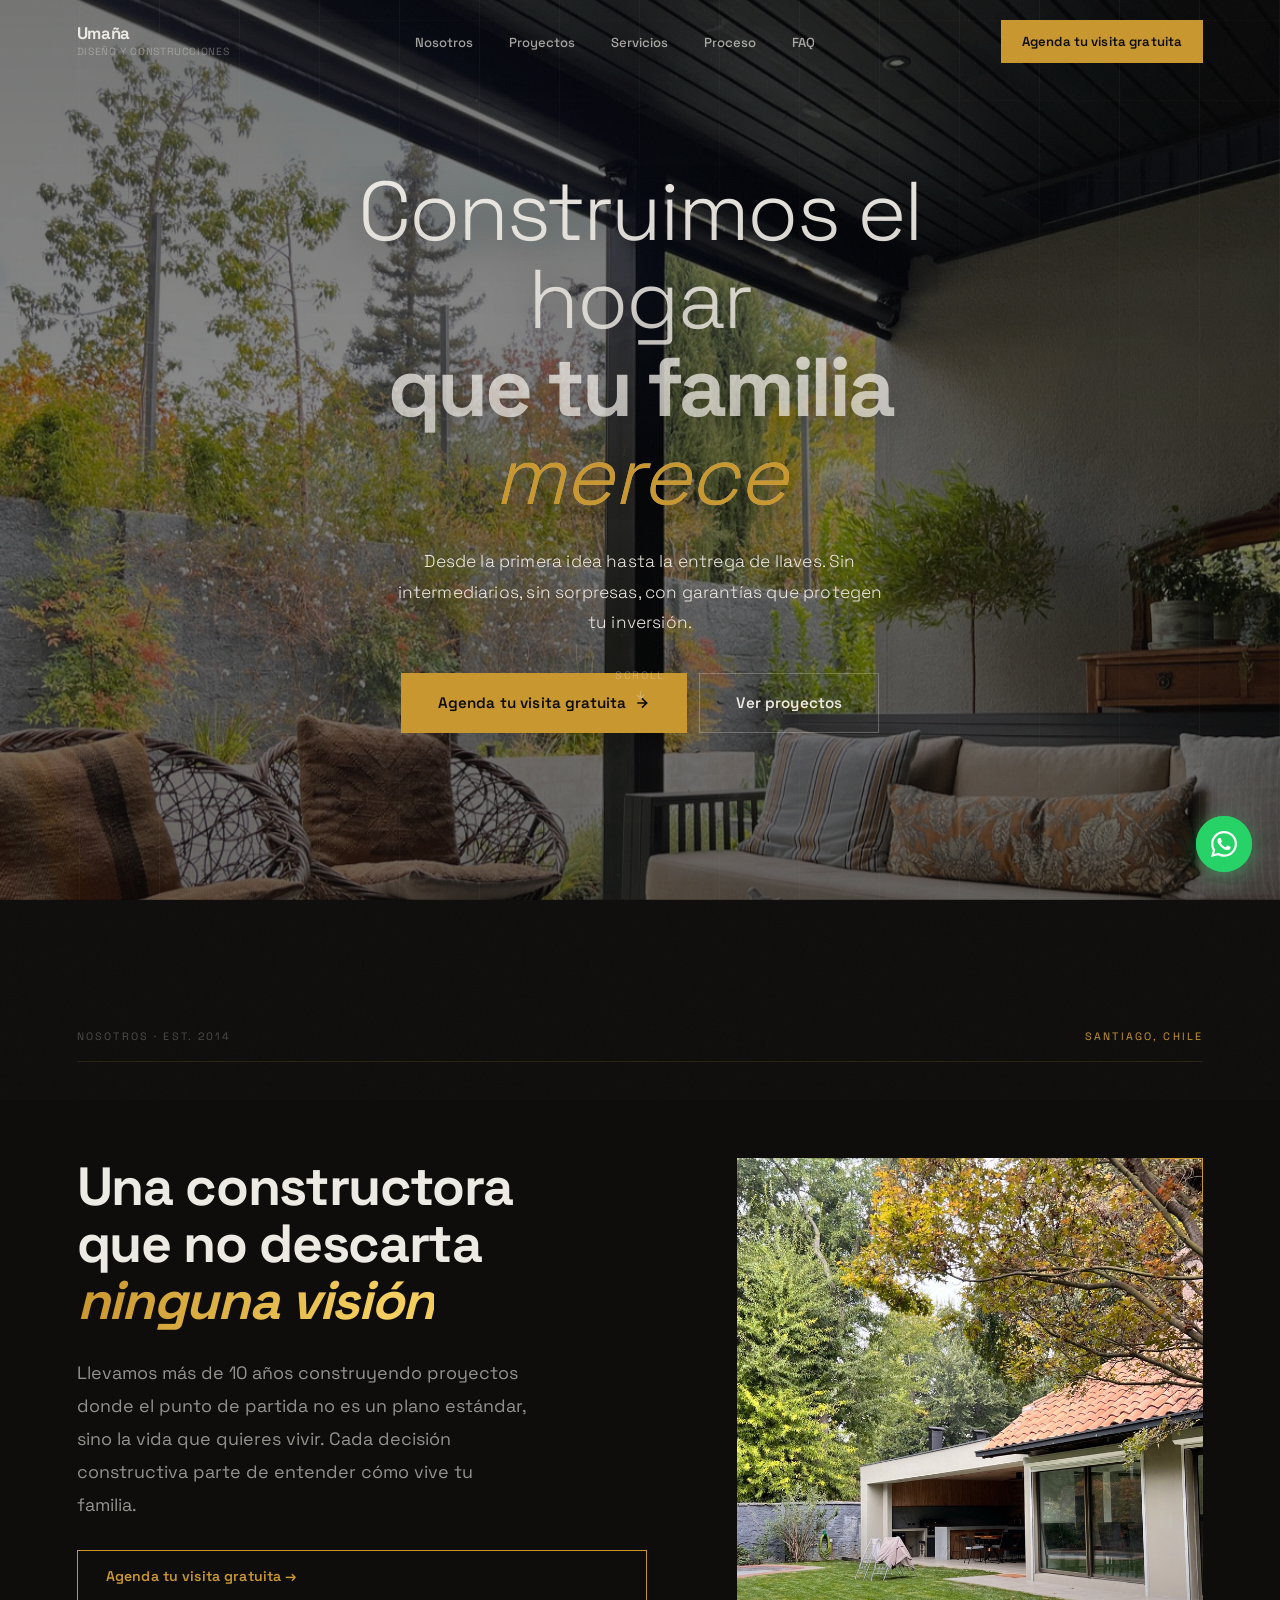
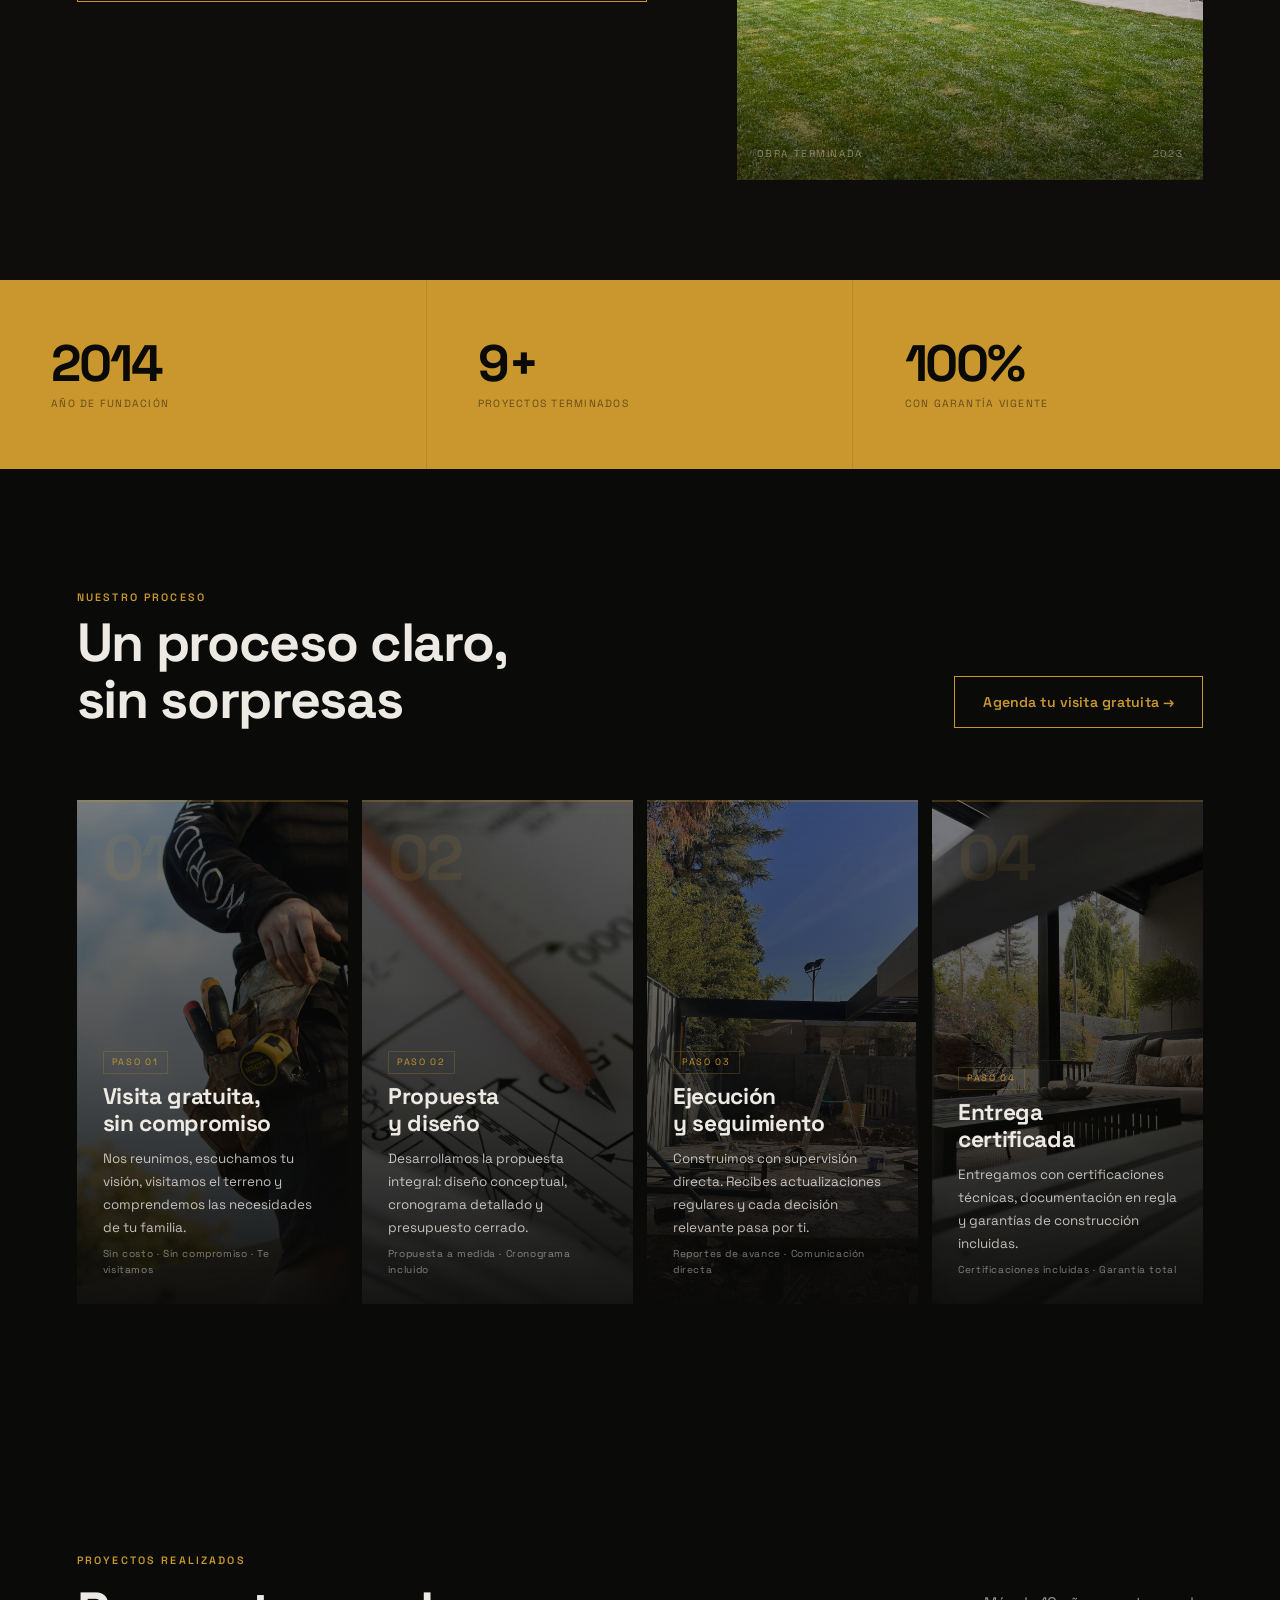
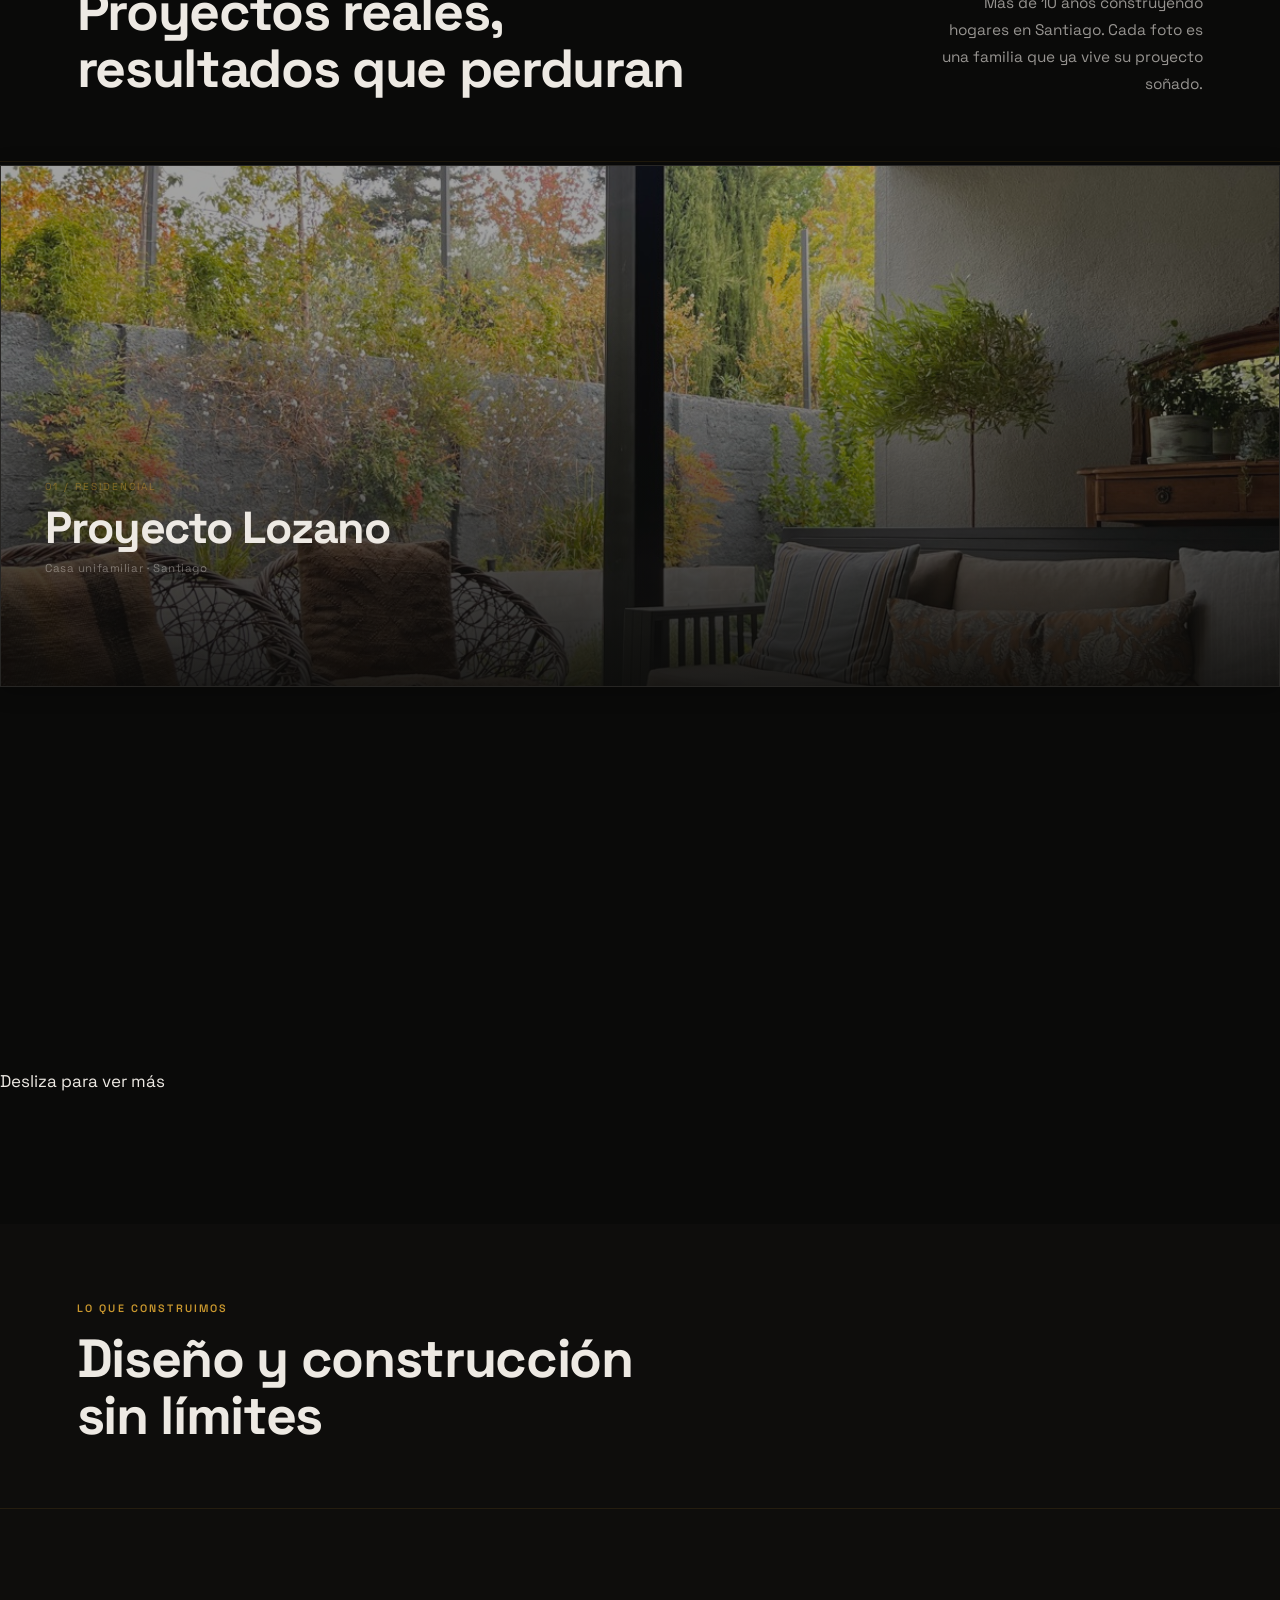
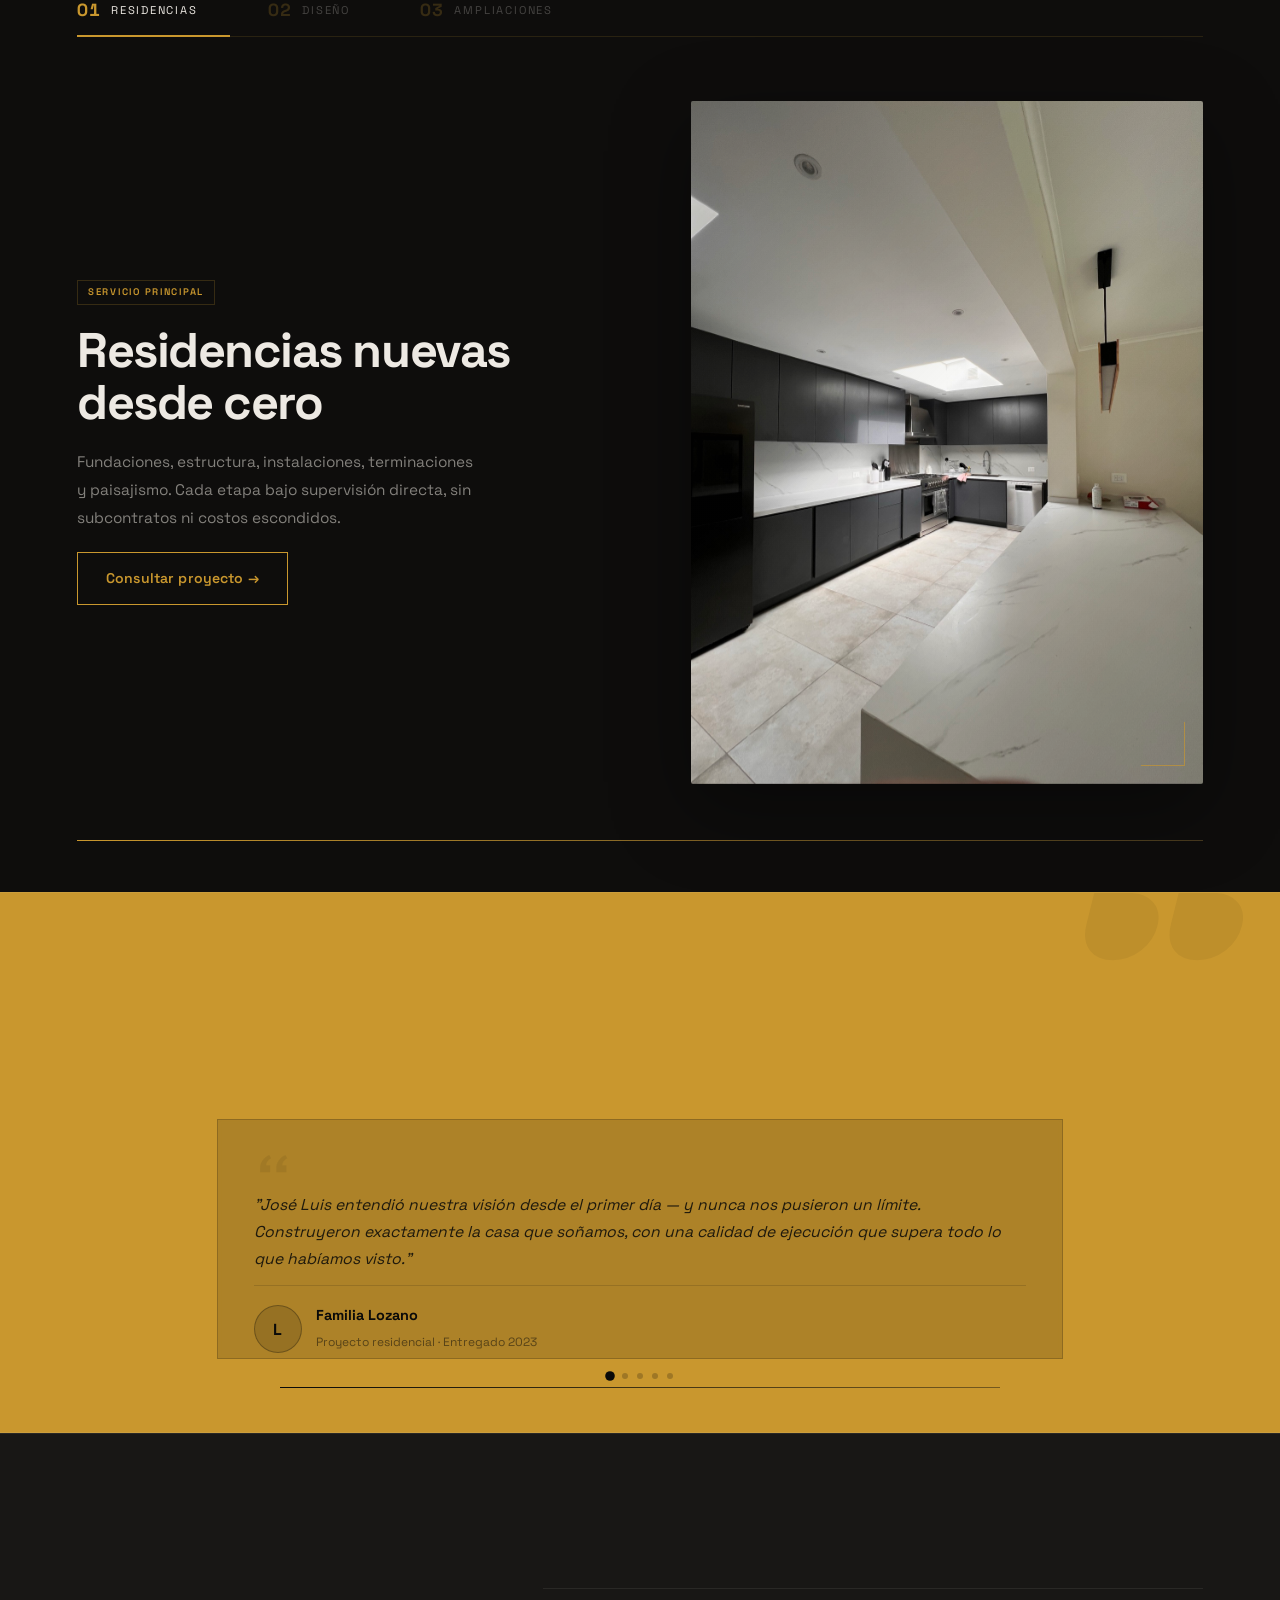
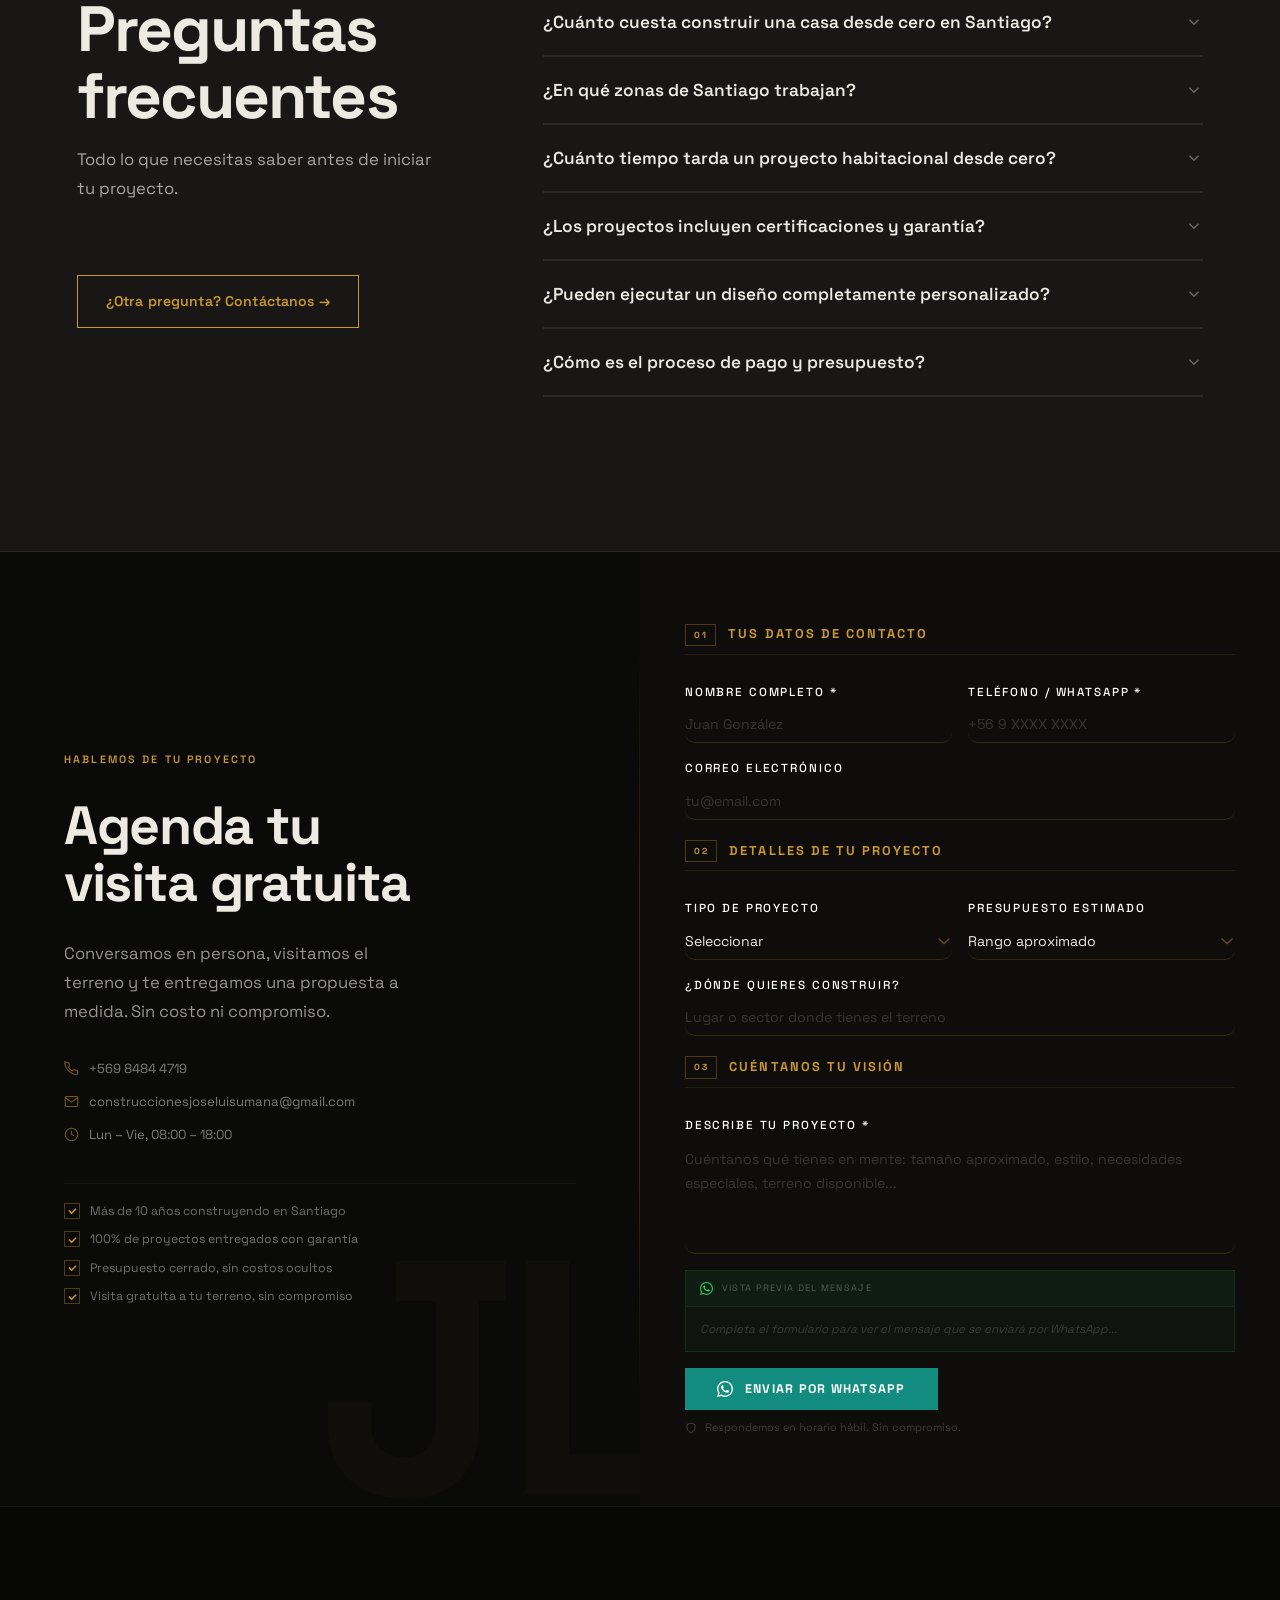
==== commit 550cbc66: "Actualiza favicon con isologotipo Umaña + ajustes UI formulario y servicios - Nuevo favicon (todas l" ====
--- a/index.html
+++ b/index.html
@@ -2001,23 +2001,22 @@
     to   { opacity: 1; }
   }
 
-  /* ── PROCESO — reveal clip-path cinematográfico ── */
+  /* ── PROCESO — reveal translateY + scale + blur (sin clip-path: el IO necesita área visible) ── */
   .n3__step[data-reveal]:not(.is-visible) {
+    opacity: 0 !important;
+    transform: translateY(72px) scale(0.94) !important;
+    filter: blur(5px) !important;
+    transition:
+      opacity .95s cubic-bezier(.16,1,.3,1),
+      transform .95s cubic-bezier(.16,1,.3,1),
+      filter .65s ease !important;
+  }
+  .n3__step[data-reveal].is-visible {
     opacity: 1 !important;
-    transform: none !important;
-    filter: none !important;
-    clip-path: inset(0 0 100% 0) !important;
-    transition:
-      clip-path 1.05s cubic-bezier(.16,1,.3,1),
-      opacity .4s ease !important;
-  }
-  .n3__step[data-reveal].is-visible {
-    clip-path: inset(0 0 0% 0) !important;
-    opacity: 1 !important;
-    transform: none !important;
-    filter: none !important;
-  }
-  /* Stagger controlado por CSS (data-delay sigue activo pero estos prevalecen) */
+    transform: translateY(0) scale(1) !important;
+    filter: blur(0) !important;
+  }
+  /* Stagger entre cards */
   .n3__steps .n3__step:nth-child(1)[data-reveal] { transition-delay: 0s !important; }
   .n3__steps .n3__step:nth-child(2)[data-reveal] { transition-delay: .13s !important; }
   .n3__steps .n3__step:nth-child(3)[data-reveal] { transition-delay: .26s !important; }
@@ -2042,6 +2041,272 @@
   .lightbox[aria-hidden="false"] #lightboxMedia img,
   .lightbox.is-open #lightboxMedia img {
     animation: lbImgReveal .6s cubic-bezier(.16,1,.3,1) .3s both !important;
+  }
+
+  </style>
+
+  <!-- ══════════════════════════════════════════════════════
+       ROUND 5 — Formulario premium · Testimonials smaller
+                  Desktop arrows · Global reveals · Nav anim
+       ══════════════════════════════════════════════════════ -->
+  <style>
+
+  /* ── NAVBAR — slide-down al cargar ── */
+  @keyframes navSlideDown {
+    from { transform: translateY(-80px); opacity: 0; }
+    to   { transform: translateY(0);     opacity: 1; }
+  }
+  .nav { animation: navSlideDown .7s cubic-bezier(.16,1,.3,1) .05s both; }
+
+  /* ── TESTIMONIALS — sección más compacta ── */
+  .testimonials { padding: clamp(32px,4.5vw,56px) 0 clamp(24px,3.5vw,44px) !important; }
+  .atests__track { height: 240px !important; }
+  .atest-card { padding: 26px 36px !important; gap: 12px !important; }
+  .atest-card__quote { font-size: clamp(.86rem,1.3vw,.98rem) !important; line-height: 1.72 !important; }
+  .atest-card__open-icon { transform: scale(1.3) !important; margin-bottom: 2px !important; }
+  .atests__nav { margin-top: 14px !important; }
+  .atests__progress { margin-top: 8px !important; }
+  @media (max-width: 600px) { .atests__track { height: 320px !important; } .atest-card { padding: 20px 22px !important; } }
+  @media (max-width: 400px) { .atests__track { height: 380px !important; } }
+
+  /* ── SERVICIOS DESKTOP — arrows ── */
+  .svc2__desktop-arrows {
+    margin-left: auto;
+    display: flex;
+    align-items: center;
+    gap: 8px;
+  }
+  .svc2__desktop-btn {
+    display: flex; align-items: center; justify-content: center;
+    width: 40px; height: 40px;
+    border: 1px solid rgba(201,151,46,.3);
+    background: none; color: rgba(201,151,46,.75);
+    cursor: pointer;
+    transition: background .25s, color .25s, border-color .25s;
+    font-family: inherit;
+  }
+  .svc2__desktop-btn:hover, .svc2__desktop-btn:active {
+    background: #C9972E; color: #0A0A09; border-color: #C9972E;
+  }
+  @media (max-width: 768px) { .svc2__desktop-arrows { display: none !important; } }
+
+  /* Imágenes de slide — un poco más pequeñas */
+  .svc2__slide { grid-template-columns: 1fr clamp(280px,40vw,580px) !important; }
+  .svc2__slide-img { min-height: clamp(320px,42vh,500px) !important; }
+  .svc2__slides { min-height: clamp(320px,42vh,500px) !important; }
+  .svc2__slide[data-slide] { min-height: clamp(320px,42vh,500px) !important; }
+
+  /* ── CONTACTO — secciones numeradas ── */
+  .cform2__section-label {
+    display: flex; align-items: center; gap: 12px;
+    margin-bottom: 18px;
+    padding-bottom: 10px;
+    border-bottom: 1px solid rgba(201,151,46,.1);
+    margin-top: 8px;
+  }
+  .cform2__section-num {
+    font-size: .55rem; font-weight: 800; letter-spacing: .2em;
+    text-transform: uppercase; color: #C9972E;
+    border: 1px solid rgba(201,151,46,.32);
+    padding: 3px 8px; flex-shrink: 0;
+  }
+  .cform2__section-title {
+    font-size: .8rem; letter-spacing: .16em; text-transform: uppercase;
+    color: #C9972E; font-weight: 700;
+  }
+
+  /* Input focus — barra dorada crece desde el centro */
+  .cform2__group { position: relative; }
+  .cform2__group::after {
+    content: '';
+    position: absolute; bottom: 0; left: 50%;
+    width: 0; height: 1px;
+    background: #C9972E;
+    transition: width .4s cubic-bezier(.16,1,.3,1), left .4s cubic-bezier(.16,1,.3,1);
+    pointer-events: none;
+  }
+  .cform2__group:focus-within::after { width: 100%; left: 0; }
+
+  /* WhatsApp preview panel */
+  .cform2__wa-preview {
+    border: 1px solid rgba(37,211,102,.15);
+    background: rgba(37,211,102,.03);
+    overflow: hidden;
+  }
+  .cform2__wa-header {
+    display: flex; align-items: center; gap: 9px;
+    padding: 10px 14px;
+    border-bottom: 1px solid rgba(37,211,102,.1);
+    background: rgba(37,211,102,.04);
+  }
+  .cform2__wa-header svg { flex-shrink: 0; color: #25D366; }
+  .cform2__wa-header span {
+    font-size: .58rem; letter-spacing: .14em; text-transform: uppercase;
+    color: rgba(237,233,227,.3);
+  }
+  .cform2__wa-body {
+    padding: 12px 14px;
+    max-height: 130px; overflow-y: auto;
+    font-size: .74rem; line-height: 1.7;
+    scrollbar-width: thin;
+    scrollbar-color: rgba(201,151,46,.2) transparent;
+  }
+  .cform2__wa-placeholder {
+    color: rgba(237,233,227,.18) !important;
+    font-style: italic;
+    margin: 0;
+  }
+  .cform2__wa-preview-text {
+    color: rgba(237,233,227,.58);
+    margin: 0;
+  }
+  .cform2__wa-preview-text strong {
+    color: rgba(201,151,46,.85);
+    font-weight: 600;
+  }
+
+  /* Submit — WhatsApp green */
+  .cform2__submit {
+    background: #128C7E !important;
+    color: #fff !important;
+  }
+  .cform2__submit:hover {
+    background: #0aad9c !important;
+    box-shadow: 0 12px 36px rgba(37,211,102,.2) !important;
+  }
+
+  /* Trust items — panel izquierdo */
+  .contact2__trust {
+    display: flex; flex-direction: column; gap: 10px;
+    margin-top: 10px; padding-top: 18px;
+    border-top: 1px solid rgba(201,151,46,.08);
+  }
+  .contact2__trust-item {
+    display: flex; align-items: flex-start; gap: 10px;
+    font-size: .77rem; line-height: 1.5; color: rgba(237,233,227,.45);
+  }
+  .contact2__trust-check {
+    display: flex; align-items: center; justify-content: center;
+    width: 16px; height: 16px; flex-shrink: 0; margin-top: 1px;
+    border: 1px solid rgba(201,151,46,.35);
+    color: #C9972E;
+  }
+  .contact2__trust-check svg { width: 9px; height: 9px; }
+
+  /* ── PORTFOLIO ITEMS — scale reveal (sin translateY en grid) ── */
+  .p3__item[data-reveal] {
+    transform: scale(0.97) !important;
+    filter: blur(3px) !important;
+    opacity: 0 !important;
+  }
+  .p3__item[data-reveal].is-visible {
+    transform: scale(1) !important;
+    filter: blur(0) !important;
+    opacity: 1 !important;
+  }
+  .p3__item:nth-child(1) { transition-delay: 0s; }
+  .p3__item:nth-child(2) { transition-delay: .1s; }
+  .p3__item:nth-child(3) { transition-delay: .2s; }
+
+  /* ── FOOTER — stagger reveals ── */
+  .footer__brand[data-reveal]  { transition-delay: 0s; }
+  .footer__nav[data-reveal]    { transition-delay: .08s; }
+  .footer__cta[data-reveal]    { transition-delay: .16s; }
+  @media (max-width: 768px) {
+    .footer__brand[data-reveal],
+    .footer__nav[data-reveal],
+    .footer__cta[data-reveal] { transition-delay: 0s !important; }
+    /* Portfolio items en scroll horizontal — siempre visibles en mobile (IO no detecta scroll horizontal) */
+    .p3__item[data-reveal],
+    .p3__item[data-reveal].is-visible {
+      opacity: 1 !important;
+      filter: blur(0) !important;
+      transform: none !important;
+    }
+  }
+
+  </style>
+
+  <!-- ══════════════════════════════════════════════════════
+       ROUND 6 — Bordes rectos · Form ajustes · Servicios mobile
+       ══════════════════════════════════════════════════════ -->
+  <style>
+
+  /* ── BOTONES — bordes completamente rectos ── */
+  .btn,
+  .cform2__submit,
+  .svc2__mobile-btn,
+  .svc2__desktop-btn,
+  .p3__mobile-arrow,
+  .lightbox__nav,
+  .lightbox__close { border-radius: 0 !important; }
+
+  /* ── FORMULARIO — labels ── */
+  .cform2__group label {
+    color: #fff !important;
+    font-size: .73rem !important;
+  }
+
+  /* Formulario más compacto en desktop */
+  @media (min-width: 901px) {
+    .contact2__form-col { padding: clamp(40px,5.5vw,68px) clamp(24px,3.5vw,52px) !important; }
+    .cform2 { gap: 16px !important; }
+    .cform2__row { gap: 16px !important; }
+    .cform2__section-label { margin-bottom: 12px !important; padding-bottom: 8px !important; margin-top: 4px !important; }
+    .cform2__group input,
+    .cform2__group select,
+    .cform2__group textarea { font-size: .88rem !important; padding: 7px 0 9px !important; }
+    .cform2__group label { font-size: .73rem !important; }
+    .cform2__section-title { font-size: .8rem !important; }
+    .cform2__submit { padding: 13px clamp(22px,2.5vw,36px) !important; font-size: .78rem !important; }
+    .cform2__wa-body { max-height: 110px !important; }
+  }
+
+  /* Formulario mobile — solo título + sub + form (sin meta, trust, preview) */
+  @media (max-width: 900px) {
+    .contact2__meta   { display: none !important; }
+    .contact2__trust  { display: none !important; }
+    .contact2__deco   { display: none !important; }
+    .cform2__wa-preview { display: none !important; }
+    /* Botón dorado en mobile */
+    .cform2__submit {
+      background: #C9972E !important;
+      color: #0A0A09 !important;
+    }
+    .cform2__submit:hover {
+      background: #d4a032 !important;
+      box-shadow: 0 12px 36px rgba(201,151,46,.22) !important;
+    }
+    /* Info panel más compacto — solo eyebrow+h2+sub */
+    .contact2__info {
+      padding: clamp(36px,6vw,64px) clamp(24px,5vw,48px) clamp(24px,4vw,40px) !important;
+      gap: 12px !important;
+    }
+  }
+
+  /* ── SERVICIOS DESKTOP — imagen a la derecha ── */
+  @media (min-width: 769px) {
+    .svc2__slide {
+      display: grid !important;
+      flex-direction: unset !important;
+      grid-template-columns: 1fr clamp(280px,40vw,580px) !important;
+    }
+    .svc2__slide-img { order: unset !important; min-height: clamp(280px,38vw,520px) !important; }
+    .svc2__slide-body { padding: unset !important; }
+  }
+
+  /* ── SERVICIOS MOBILE — imagen arriba, sin nav arrows ── */
+  @media (max-width: 768px) {
+    .svc2__slide {
+      display: flex !important;
+      flex-direction: column !important;
+      grid-template-columns: unset !important;
+    }
+    .svc2__slide-img { order: -1 !important; width: 100% !important; min-height: clamp(52vw,62vw,480px) !important; }
+    .svc2__slide-body { padding: clamp(20px,5vw,36px) 0 !important; }
+    .svc2__mobile-nav { display: none !important; }
+    .svc2__carousel { padding: 0 clamp(20px,5vw,32px) clamp(28px,6vw,48px) !important; }
+    section.services--v2 { padding-bottom: clamp(32px,6vw,56px) !important; }
   }
 
   </style>
@@ -2323,6 +2588,7 @@
 
         <!-- ── Lozano — item principal (full width) ── -->
         <article class="p3__item pcard pcard--gallery"
+          data-reveal
           data-category="residential"
           data-title="Proyecto Lozano"
           data-meta="Residencial · Casa unifamiliar">
@@ -2346,6 +2612,7 @@
 
         <!-- ── Smith ── -->
         <article class="p3__item pcard pcard--gallery"
+          data-reveal data-delay="100"
           data-category="residential"
           data-title="Proyecto Smith"
           data-meta="Residencial · Casa familiar">
@@ -2370,6 +2637,7 @@
 
         <!-- ── Tonkman — último ── -->
         <article class="p3__item pcard pcard--gallery"
+          data-reveal data-delay="200"
           data-category="residential"
           data-title="Proyecto Tonkman"
           data-meta="Residencial · Residencia premium">
@@ -2411,7 +2679,7 @@
     ════════════════════════════════════ -->
     <section class="services--v2" id="servicios" aria-labelledby="services-heading">
 
-      <div class="svc2__header" data-reveal>
+      <div class="svc2__header is-visible" data-reveal="">
         <span class="svc2__eyebrow">Lo que construimos</span>
         <h2 class="svc2__h2" id="services-heading">Diseño y construcción<br>sin límites</h2>
       </div>
@@ -2421,15 +2689,15 @@
         <span class="svc2__mobile-count" id="svcMobileCount">01 / 03</span>
         <div class="svc2__mobile-arrows">
           <button class="svc2__mobile-btn" id="svcPrev" aria-label="Servicio anterior">
-            <svg width="14" height="14" viewBox="0 0 24 24" fill="none" stroke="currentColor" stroke-width="2.5" aria-hidden="true"><path d="M15 18l-6-6 6-6"/></svg>
+            <svg width="14" height="14" viewBox="0 0 24 24" fill="none" stroke="currentColor" stroke-width="2.5" aria-hidden="true"><path d="M15 18l-6-6 6-6"></path></svg>
           </button>
           <button class="svc2__mobile-btn" id="svcNext" aria-label="Siguiente servicio">
-            <svg width="14" height="14" viewBox="0 0 24 24" fill="none" stroke="currentColor" stroke-width="2.5" aria-hidden="true"><path d="M9 18l6-6-6-6"/></svg>
+            <svg width="14" height="14" viewBox="0 0 24 24" fill="none" stroke="currentColor" stroke-width="2.5" aria-hidden="true"><path d="M9 18l6-6-6-6"></path></svg>
           </button>
         </div>
       </div>
 
-      <div class="svc2__carousel" id="svcSlider" data-reveal>
+      <div class="svc2__carousel is-visible" id="svcSlider" data-reveal="">
 
         <!-- Tab navigation -->
         <div class="svc2__tab-nav" role="tablist" aria-label="Servicios">
@@ -2490,7 +2758,7 @@
 
         <!-- Progress bar -->
         <div class="svc2__progress-bar" aria-hidden="true">
-          <div class="svc2__progress-fill" id="svcProgress"></div>
+          <div class="svc2__progress-fill" id="svcProgress" style="transition: width 5000ms linear; width: 100%;"></div>
         </div>
 
       </div><!-- /.svc2__carousel -->
@@ -2712,12 +2980,44 @@
               Lun – Vie, 08:00 – 18:00
             </span>
           </div>
+          <div class="contact2__trust" aria-label="Por qué elegirnos">
+            <div class="contact2__trust-item">
+              <span class="contact2__trust-check" aria-hidden="true">
+                <svg viewBox="0 0 10 8" fill="none" stroke="currentColor" stroke-width="1.8"><path d="M1 4l3 3 5-5"/></svg>
+              </span>
+              <span>Más de 10 años construyendo en Santiago</span>
+            </div>
+            <div class="contact2__trust-item">
+              <span class="contact2__trust-check" aria-hidden="true">
+                <svg viewBox="0 0 10 8" fill="none" stroke="currentColor" stroke-width="1.8"><path d="M1 4l3 3 5-5"/></svg>
+              </span>
+              <span>100% de proyectos entregados con garantía</span>
+            </div>
+            <div class="contact2__trust-item">
+              <span class="contact2__trust-check" aria-hidden="true">
+                <svg viewBox="0 0 10 8" fill="none" stroke="currentColor" stroke-width="1.8"><path d="M1 4l3 3 5-5"/></svg>
+              </span>
+              <span>Presupuesto cerrado, sin costos ocultos</span>
+            </div>
+            <div class="contact2__trust-item">
+              <span class="contact2__trust-check" aria-hidden="true">
+                <svg viewBox="0 0 10 8" fill="none" stroke="currentColor" stroke-width="1.8"><path d="M1 4l3 3 5-5"/></svg>
+              </span>
+              <span>Visita gratuita a tu terreno, sin compromiso</span>
+            </div>
+          </div>
           <span class="contact2__deco" aria-hidden="true">JL</span>
         </div>
 
         <!-- Form right -->
         <div class="contact2__form-col" data-reveal data-delay="80">
           <form class="cform2" id="contactForm" novalidate>
+
+            <!-- 01 — Datos personales -->
+            <div class="cform2__section-label">
+              <span class="cform2__section-num">01</span>
+              <span class="cform2__section-title">Tus datos de contacto</span>
+            </div>
 
             <div class="cform2__row">
               <div class="cform2__group">
@@ -2733,6 +3033,12 @@
             <div class="cform2__group">
               <label for="f-email">Correo electrónico</label>
               <input type="email" id="f-email" name="email" placeholder="tu@email.com" autocomplete="email">
+            </div>
+
+            <!-- 02 — Detalles del proyecto -->
+            <div class="cform2__section-label">
+              <span class="cform2__section-num">02</span>
+              <span class="cform2__section-title">Detalles de tu proyecto</span>
             </div>
 
             <div class="cform2__row">
@@ -2764,13 +3070,30 @@
               <input type="text" id="f-lugar" name="zona" placeholder="Lugar o sector donde tienes el terreno" autocomplete="off">
             </div>
 
+            <!-- 03 — Visión y descripción -->
+            <div class="cform2__section-label">
+              <span class="cform2__section-num">03</span>
+              <span class="cform2__section-title">Cuéntanos tu visión</span>
+            </div>
+
             <div class="cform2__group">
               <label for="f-mensaje">Describe tu proyecto *</label>
-              <textarea id="f-mensaje" name="mensaje" rows="5" placeholder="Cuéntanos qué tienes en mente: tamaño aproximado, estilo, necesidades especiales, terreno disponible..." required></textarea>
+              <textarea id="f-mensaje" name="mensaje" rows="4" placeholder="Cuéntanos qué tienes en mente: tamaño aproximado, estilo, necesidades especiales, terreno disponible..." required></textarea>
             </div>
 
+            <!-- Vista previa del mensaje de WhatsApp -->
+            <div class="cform2__wa-preview" id="waPreview" aria-live="polite" aria-label="Vista previa del mensaje">
+              <div class="cform2__wa-header">
+                <svg width="13" height="13" viewBox="0 0 24 24" fill="currentColor" aria-hidden="true"><path d="M17.472 14.382c-.297-.149-1.758-.867-2.03-.967-.273-.099-.471-.148-.67.15-.197.297-.767.966-.94 1.164-.173.199-.347.223-.644.075-.297-.15-1.255-.463-2.39-1.475-.883-.788-1.48-1.761-1.653-2.059-.173-.297-.018-.458.13-.606.134-.133.298-.347.446-.52.149-.174.198-.298.298-.497.099-.198.05-.371-.025-.52-.075-.149-.669-1.612-.916-2.207-.242-.579-.487-.5-.669-.51-.173-.008-.371-.01-.57-.01-.198 0-.52.074-.792.372-.272.297-1.04 1.016-1.04 2.479 0 1.462 1.065 2.875 1.213 3.074.149.198 2.096 3.2 5.077 4.487.709.306 1.262.489 1.694.625.712.227 1.36.195 1.871.118.571-.085 1.758-.719 2.006-1.413.248-.694.248-1.289.173-1.413-.074-.124-.272-.198-.57-.347m-5.421 7.403h-.004a9.87 9.87 0 01-5.031-1.378l-.361-.214-3.741.982.998-3.648-.235-.374a9.86 9.86 0 01-1.51-5.26c.001-5.45 4.436-9.884 9.888-9.884 2.64 0 5.122 1.03 6.988 2.898a9.825 9.825 0 012.893 6.994c-.003 5.45-4.437 9.884-9.885 9.884m8.413-18.297A11.815 11.815 0 0012.05 0C5.495 0 .16 5.335.157 11.892c0 2.096.547 4.142 1.588 5.945L.057 24l6.305-1.654a11.882 11.882 0 005.683 1.448h.005c6.554 0 11.89-5.335 11.893-11.893a11.821 11.821 0 00-3.48-8.413z"/></svg>
+                <span>Vista previa del mensaje</span>
+              </div>
+              <div class="cform2__wa-body" id="waPreviewBody">
+                <p class="cform2__wa-placeholder">Completa el formulario para ver el mensaje que se enviará por WhatsApp...</p>
+              </div>
+            </div>
+
             <button type="submit" class="cform2__submit">
-              <svg width="16" height="16" viewBox="0 0 24 24" fill="none" aria-hidden="true"><path d="M21 11.5a8.38 8.38 0 01-.9 3.8 8.5 8.5 0 01-7.6 4.7 8.38 8.38 0 01-3.8-.9L3 21l1.9-5.7a8.38 8.38 0 01-.9-3.8 8.5 8.5 0 014.7-7.6 8.38 8.38 0 013.8-.9h.5a8.48 8.48 0 018 8v.5z" stroke="currentColor" stroke-width="1.8" stroke-linecap="round" stroke-linejoin="round"/></svg>
+              <svg width="16" height="16" viewBox="0 0 24 24" fill="currentColor" aria-hidden="true"><path d="M17.472 14.382c-.297-.149-1.758-.867-2.03-.967-.273-.099-.471-.148-.67.15-.197.297-.767.966-.94 1.164-.173.199-.347.223-.644.075-.297-.15-1.255-.463-2.39-1.475-.883-.788-1.48-1.761-1.653-2.059-.173-.297-.018-.458.13-.606.134-.133.298-.347.446-.52.149-.174.198-.298.298-.497.099-.198.05-.371-.025-.52-.075-.149-.669-1.612-.916-2.207-.242-.579-.487-.5-.669-.51-.173-.008-.371-.01-.57-.01-.198 0-.52.074-.792.372-.272.297-1.04 1.016-1.04 2.479 0 1.462 1.065 2.875 1.213 3.074.149.198 2.096 3.2 5.077 4.487.709.306 1.262.489 1.694.625.712.227 1.36.195 1.871.118.571-.085 1.758-.719 2.006-1.413.248-.694.248-1.289.173-1.413-.074-.124-.272-.198-.57-.347m-5.421 7.403h-.004a9.87 9.87 0 01-5.031-1.378l-.361-.214-3.741.982.998-3.648-.235-.374a9.86 9.86 0 01-1.51-5.26c.001-5.45 4.436-9.884 9.888-9.884 2.64 0 5.122 1.03 6.988 2.898a9.825 9.825 0 012.893 6.994c-.003 5.45-4.437 9.884-9.885 9.884m8.413-18.297A11.815 11.815 0 0012.05 0C5.495 0 .16 5.335.157 11.892c0 2.096.547 4.142 1.588 5.945L.057 24l6.305-1.654a11.882 11.882 0 005.683 1.448h.005c6.554 0 11.89-5.335 11.893-11.893a11.821 11.821 0 00-3.48-8.413z"/></svg>
               Enviar por WhatsApp
             </button>
 
@@ -2792,21 +3115,8 @@
   <footer class="footer" role="contentinfo">
     <div class="footer__inner">
       <div class="footer__top">
-        <div class="footer__brand">
-          <a href="#hero" class="footer__logo" aria-label="Inicio">
-            <svg width="32" height="32" viewBox="0 0 32 32" fill="none" aria-hidden="true">
-              <path d="M4 28L12 8L20 28M7 21H17" stroke="#C9972E" stroke-width="1.8" stroke-linecap="round" stroke-linejoin="round"/>
-              <path d="M22 12V28M22 12L27 17M22 12L17 17" stroke="#C9972E" stroke-width="1.8" stroke-linecap="round"/>
-            </svg>
-            <div>
-              <strong>Umaña Diseño y Construcciones</strong>
-              <span>José Luis Umaña E.I.R.L.</span>
-            </div>
-          </a>
-          <p>Construimos los proyectos habitacionales más exigentes de Santiago con diseño integral y garantías incluidas.</p>
-        </div>
-
-        <nav class="footer__nav" aria-label="Navegación del pie de página">
+
+        <nav class="footer__nav" data-reveal data-delay="0" aria-label="Navegación del pie de página">
           <h4>Empresa</h4>
           <ul role="list">
             <li><a href="#nosotros">Nosotros</a></li>
@@ -2816,7 +3126,7 @@
           </ul>
         </nav>
 
-        <div class="footer__cta">
+        <div class="footer__cta" data-reveal data-delay="160">
           <h4>¿Tienes un proyecto?</h4>
           <p>Visita gratuita · Sin compromiso · Te visitamos.</p>
           <a href="#contacto" class="btn btn--gold">
@@ -3213,6 +3523,11 @@
       if (prevBtn) prevBtn.addEventListener('click', function() { show(current - 1, 'left'); startTimer(); });
       if (nextBtn) nextBtn.addEventListener('click', function() { show(current + 1, 'right'); startTimer(); });
 
+      var desktopPrev = document.getElementById('svcDesktopPrev');
+      var desktopNext = document.getElementById('svcDesktopNext');
+      if (desktopPrev) desktopPrev.addEventListener('click', function() { show(current - 1, 'left'); startTimer(); });
+      if (desktopNext) desktopNext.addEventListener('click', function() { show(current + 1, 'right'); startTimer(); });
+
       /* Touch swipe */
       var touchX = 0;
       slider.addEventListener('touchstart', function(e) { touchX = e.touches[0].clientX; }, { passive: true });
@@ -3281,6 +3596,70 @@
         if (closest !== current) { current = closest; update(); }
       }, { passive: true });
 
+      update();
+    }
+
+    /* ─────────────── FORM PREVIEW (WhatsApp) ─────────────── */
+    function initFormPreview() {
+      var form    = document.getElementById('contactForm');
+      var preview = document.getElementById('waPreviewBody');
+      if (!form || !preview) return;
+
+      var tipoLabels = {
+        'residencia-nueva': 'Residencia desde cero',
+        'ampliacion': 'Ampliación o remodelación',
+        'comercial': 'Proyecto comercial',
+        'otro': 'Otro'
+      };
+      var presupLabels = {
+        'hasta-30M': 'Hasta $30M CLP',
+        '30-80M': '$30M – $80M CLP',
+        '80-200M': '$80M – $200M CLP',
+        '200-500M': '$200M – $500M CLP',
+        'mas-500M': 'Más de $500M CLP'
+      };
+
+      function esc(s) {
+        return String(s).replace(/&/g,'&amp;').replace(/</g,'&lt;').replace(/>/g,'&gt;');
+      }
+      function getVal(name) {
+        var el = form.elements[name];
+        return el ? el.value.trim() : '';
+      }
+
+      function update() {
+        var nombre   = getVal('nombre');
+        var telefono = getVal('telefono');
+        var email    = getVal('email') || 'No indicado';
+        var tipo     = getVal('tipo');
+        var presup   = getVal('presupuesto');
+        var zona     = getVal('zona') || 'No indicada';
+        var mensaje  = getVal('mensaje');
+
+        if (!nombre && !telefono && !mensaje) {
+          preview.innerHTML = '<p class="cform2__wa-placeholder">Completa el formulario para ver el mensaje que se enviará por WhatsApp...</p>';
+          return;
+        }
+
+        var lines = ['Hola, me interesa cotizar un proyecto de construcción.', ''];
+        if (nombre)   lines.push('<strong>Nombre:</strong> ' + esc(nombre));
+        if (telefono) lines.push('<strong>Teléfono:</strong> ' + esc(telefono));
+        lines.push('<strong>Email:</strong> ' + esc(email));
+        if (tipo)   lines.push('<strong>Tipo:</strong> ' + esc(tipoLabels[tipo] || tipo));
+        if (presup) lines.push('<strong>Presupuesto:</strong> ' + esc(presupLabels[presup] || presup));
+        lines.push('<strong>Comuna:</strong> ' + esc(zona));
+        if (mensaje) { lines.push(''); lines.push('<strong>Descripción:</strong>'); lines.push(esc(mensaje)); }
+
+        preview.innerHTML = '<p class="cform2__wa-preview-text">' + lines.join('<br>') + '</p>';
+      }
+
+      var fieldNames = ['nombre', 'telefono', 'email', 'tipo', 'presupuesto', 'zona', 'mensaje'];
+      fieldNames.forEach(function(name) {
+        var el = form.elements[name];
+        if (!el) return;
+        el.addEventListener('input', update);
+        el.addEventListener('change', update);
+      });
       update();
     }
 
@@ -3296,6 +3675,7 @@
         initNumberScramble();
         initDirectionalReveals();
         initPortfolioArrows();
+        initFormPreview();
       });
     } else {
       initZoomParallax();
@@ -3307,6 +3687,7 @@
       initNumberScramble();
       initDirectionalReveals();
       initPortfolioArrows();
+      initFormPreview();
     }
 
   })();
